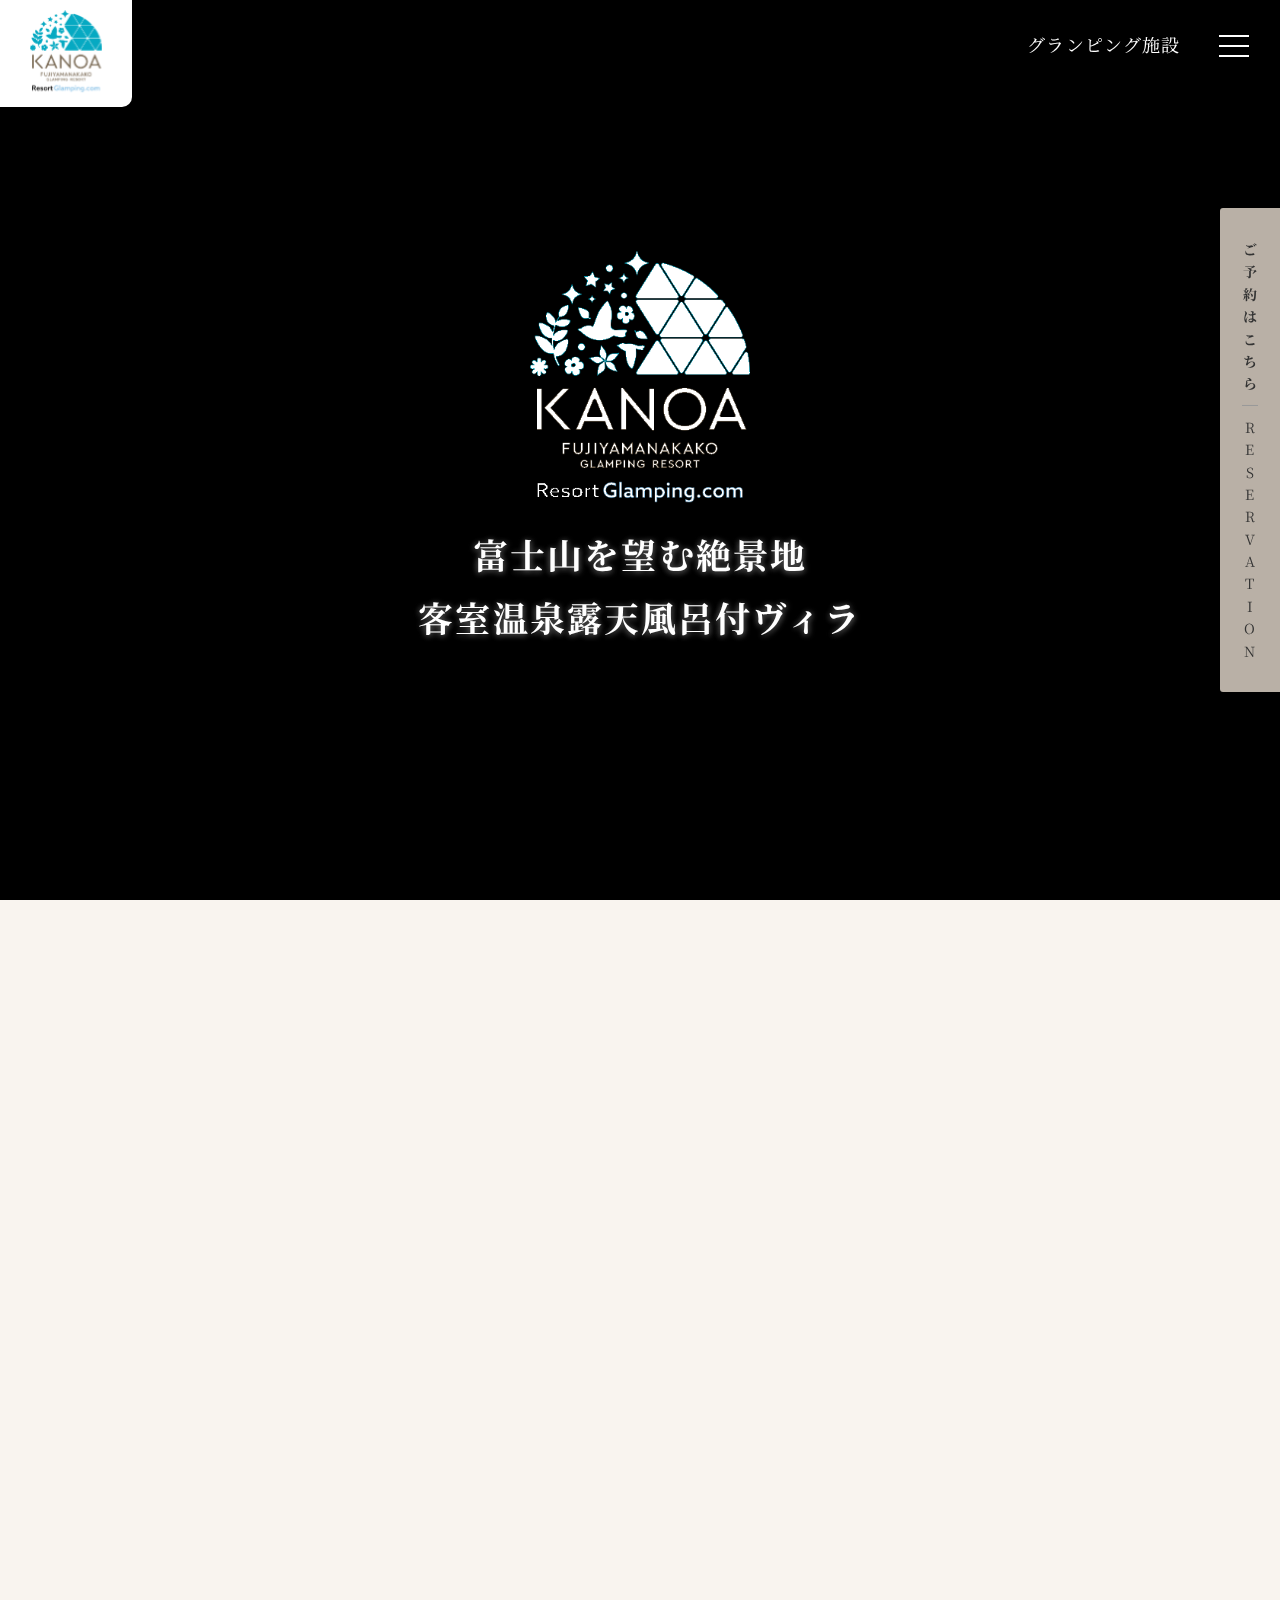
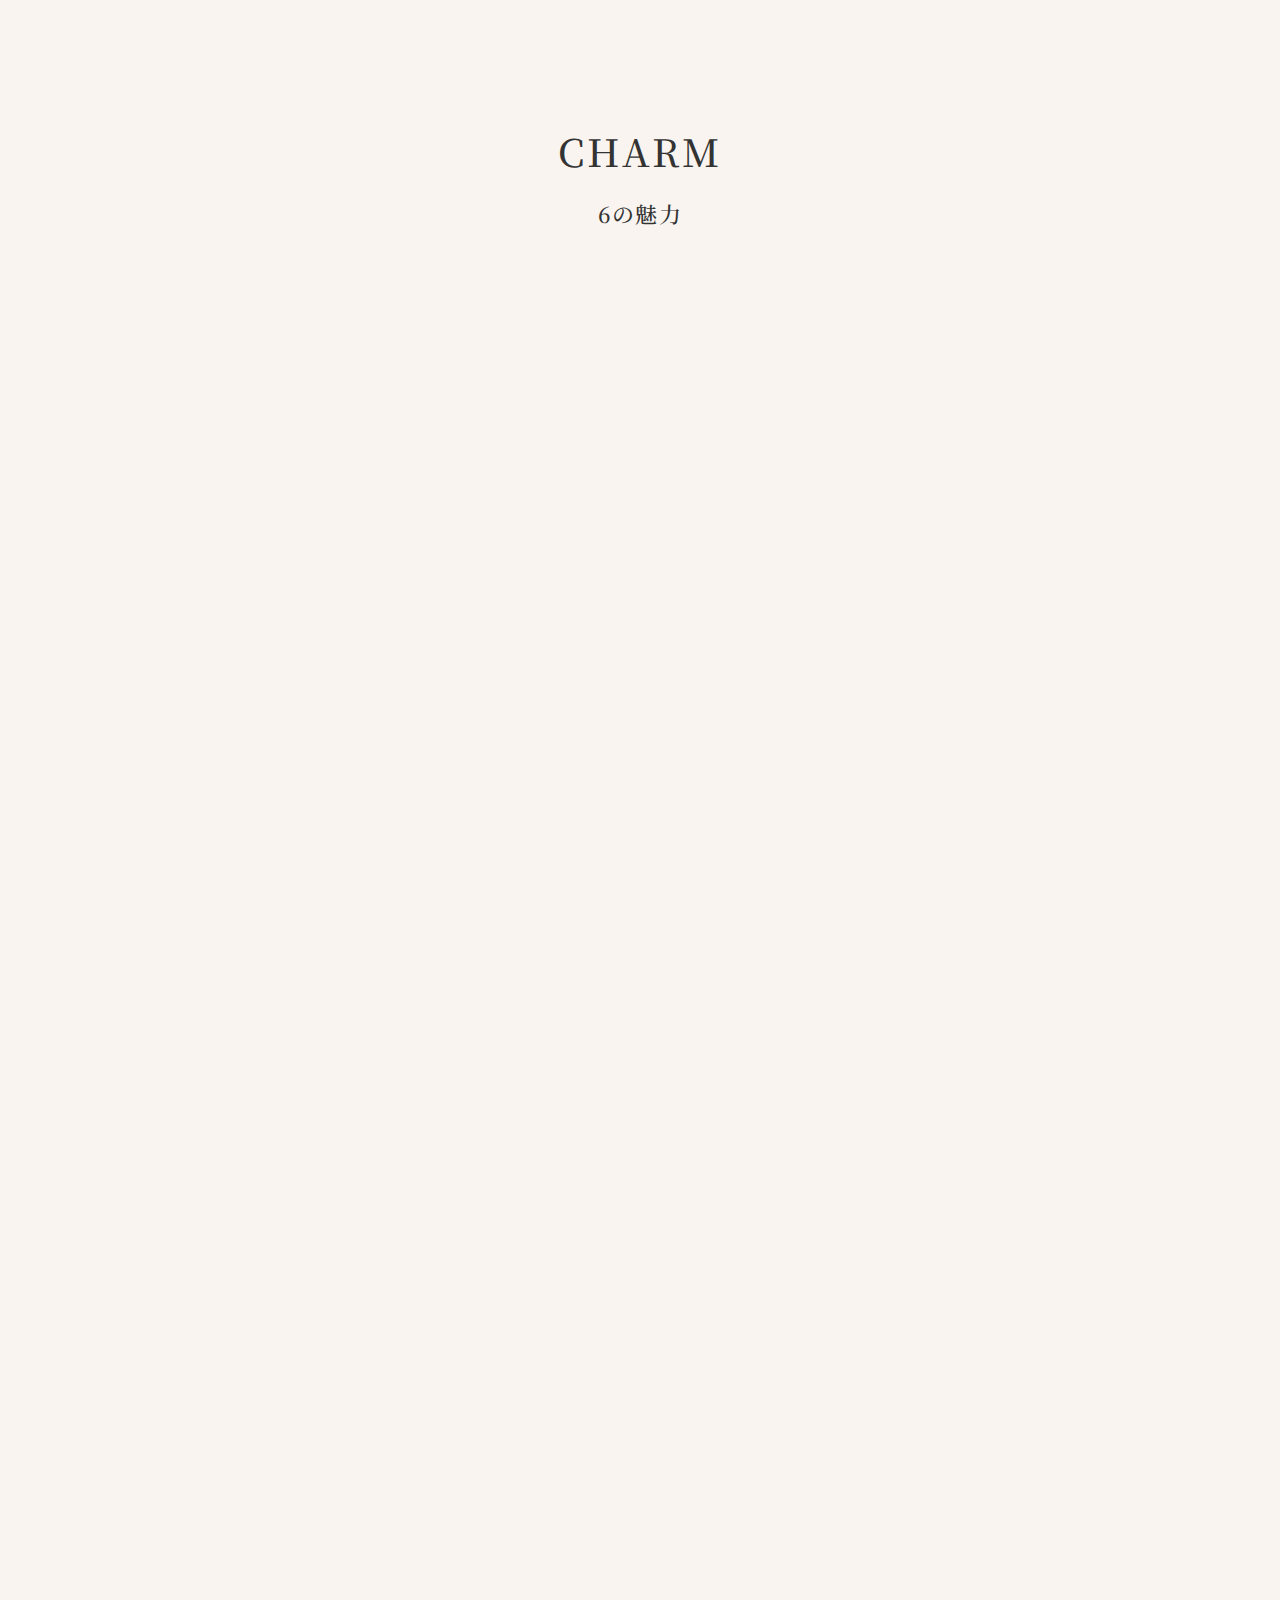
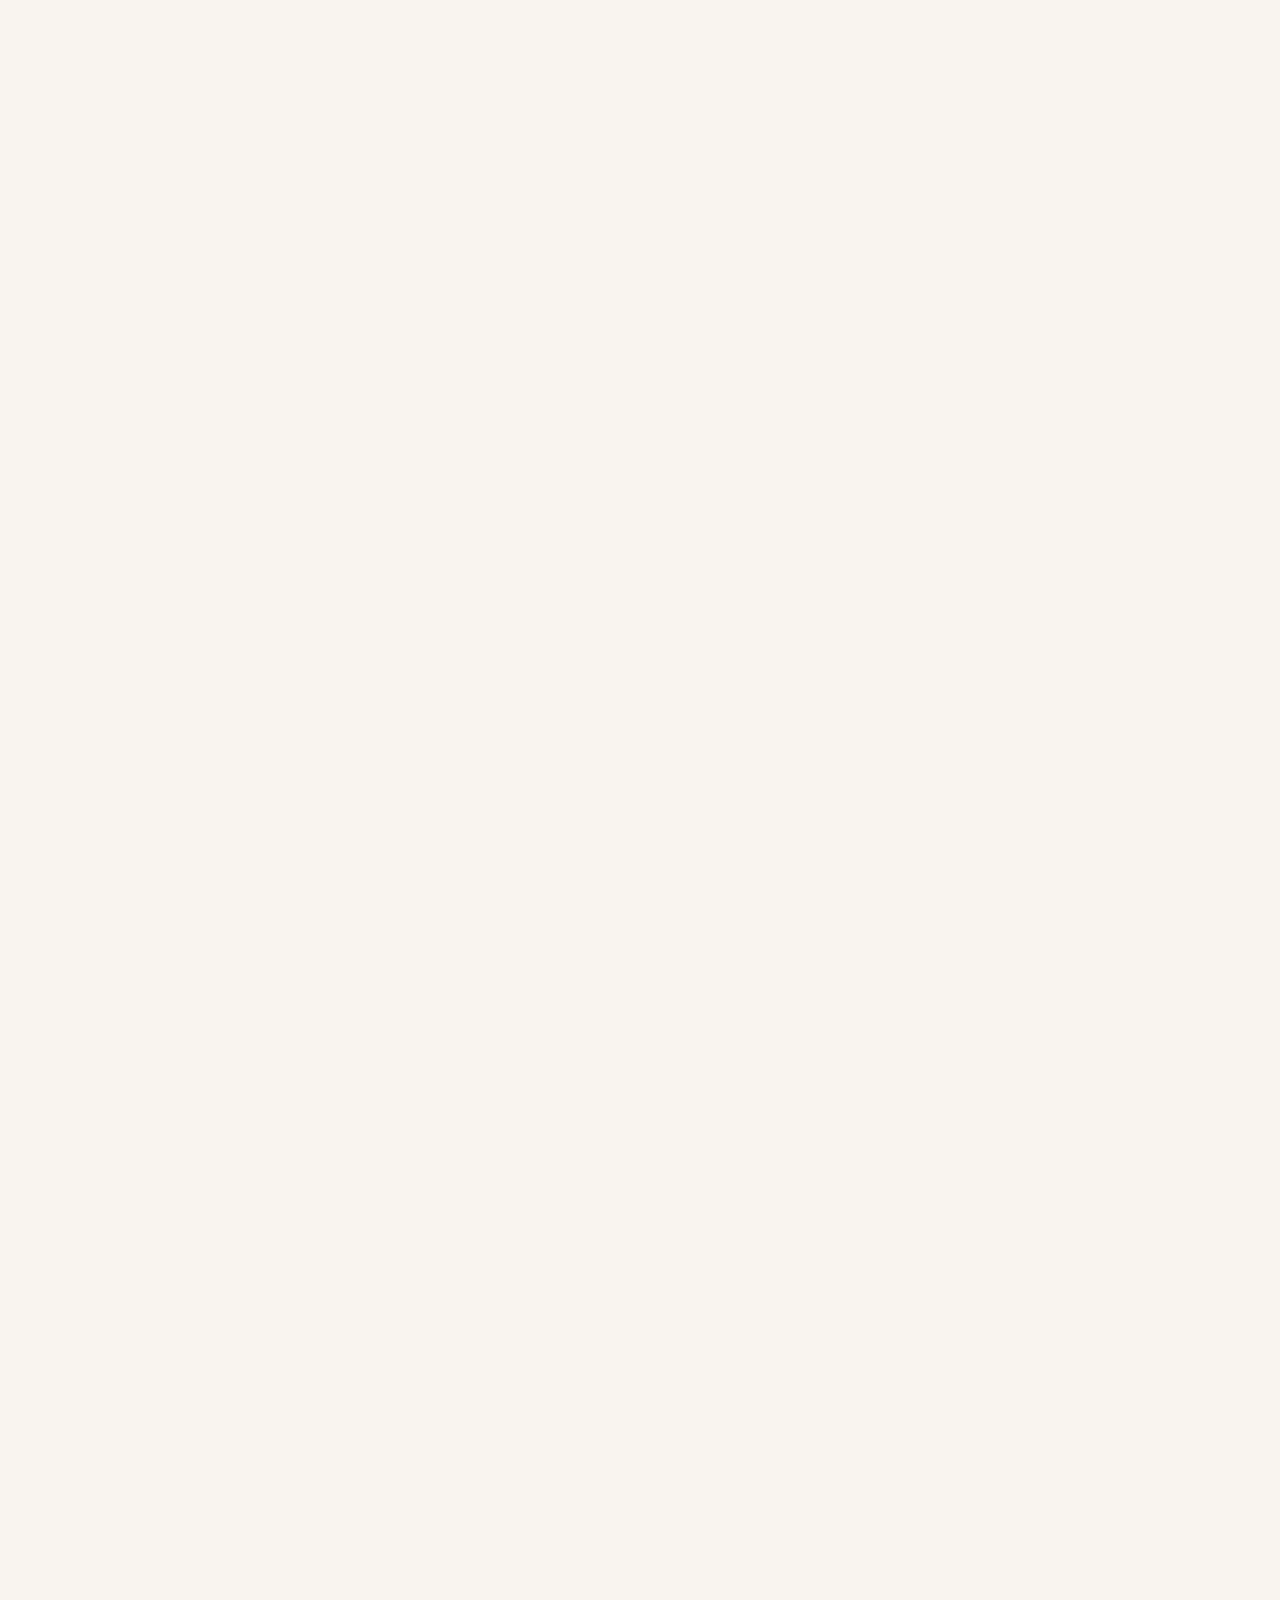
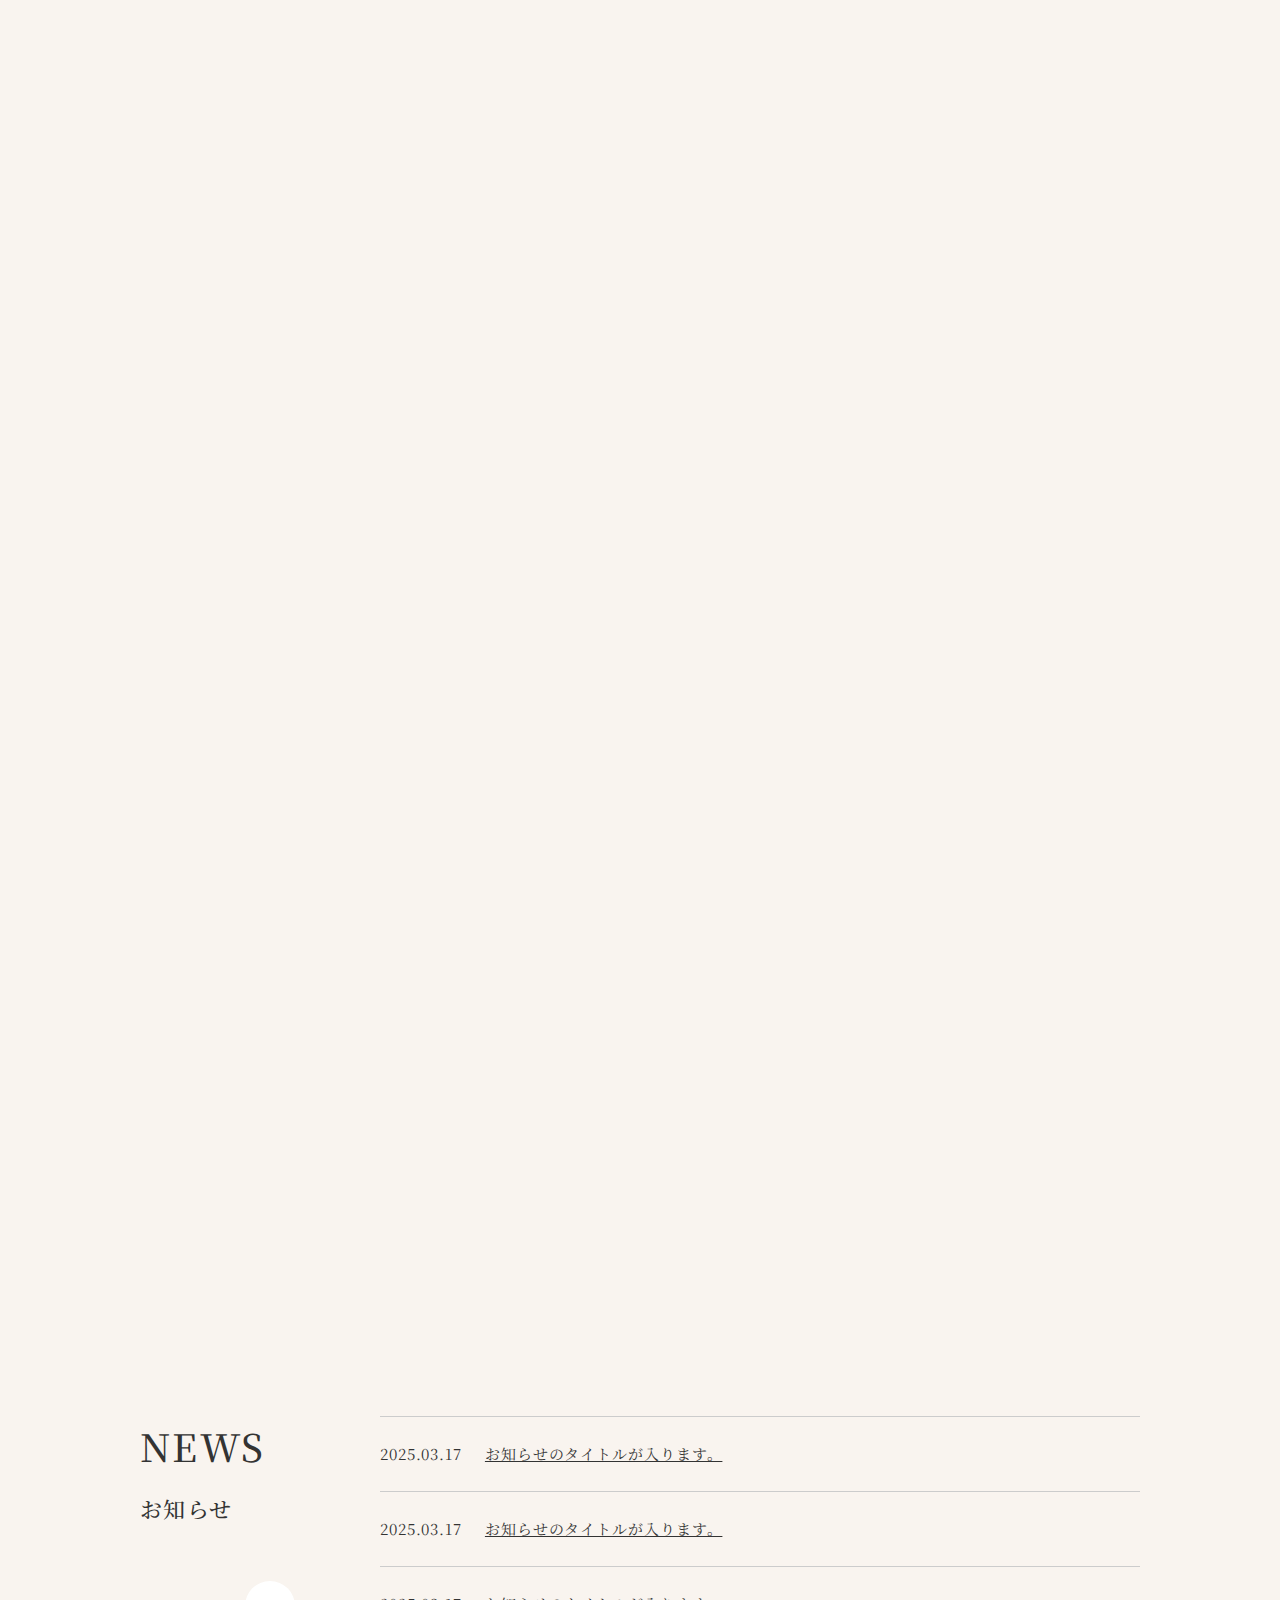
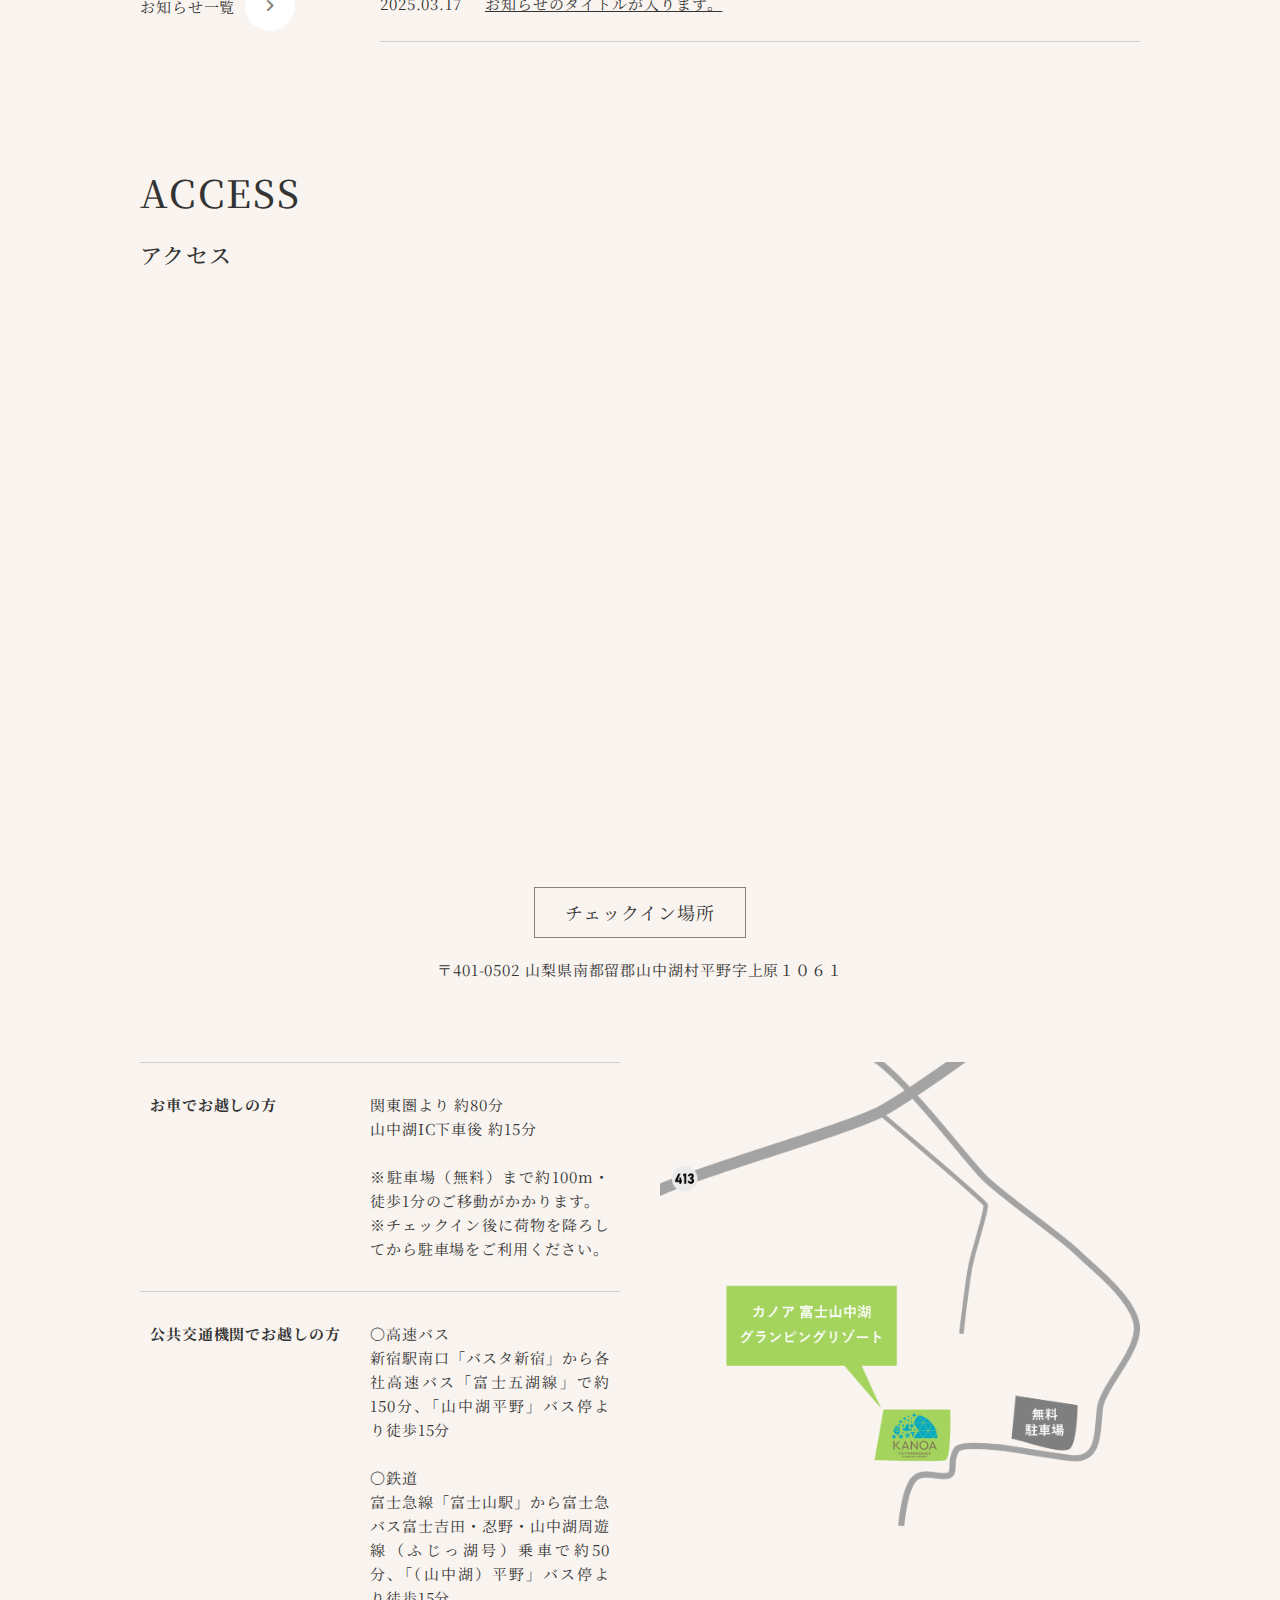
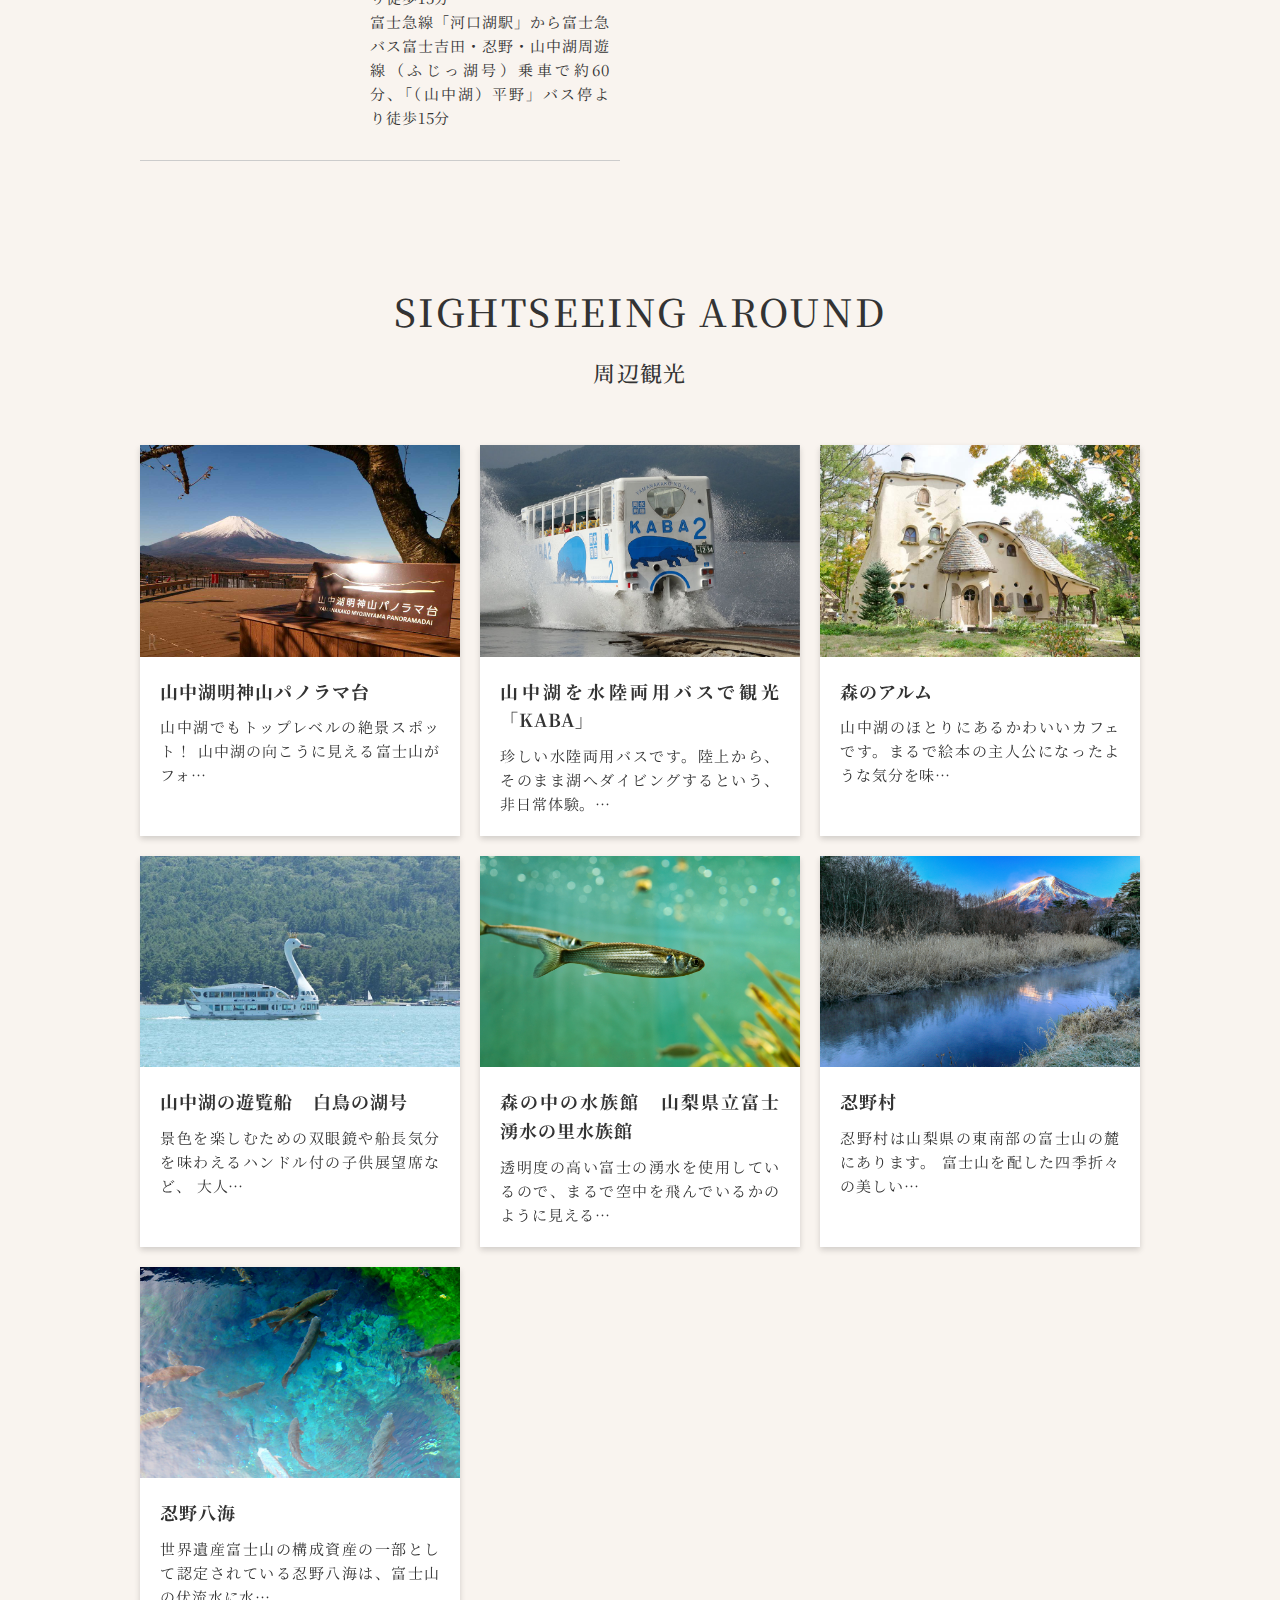
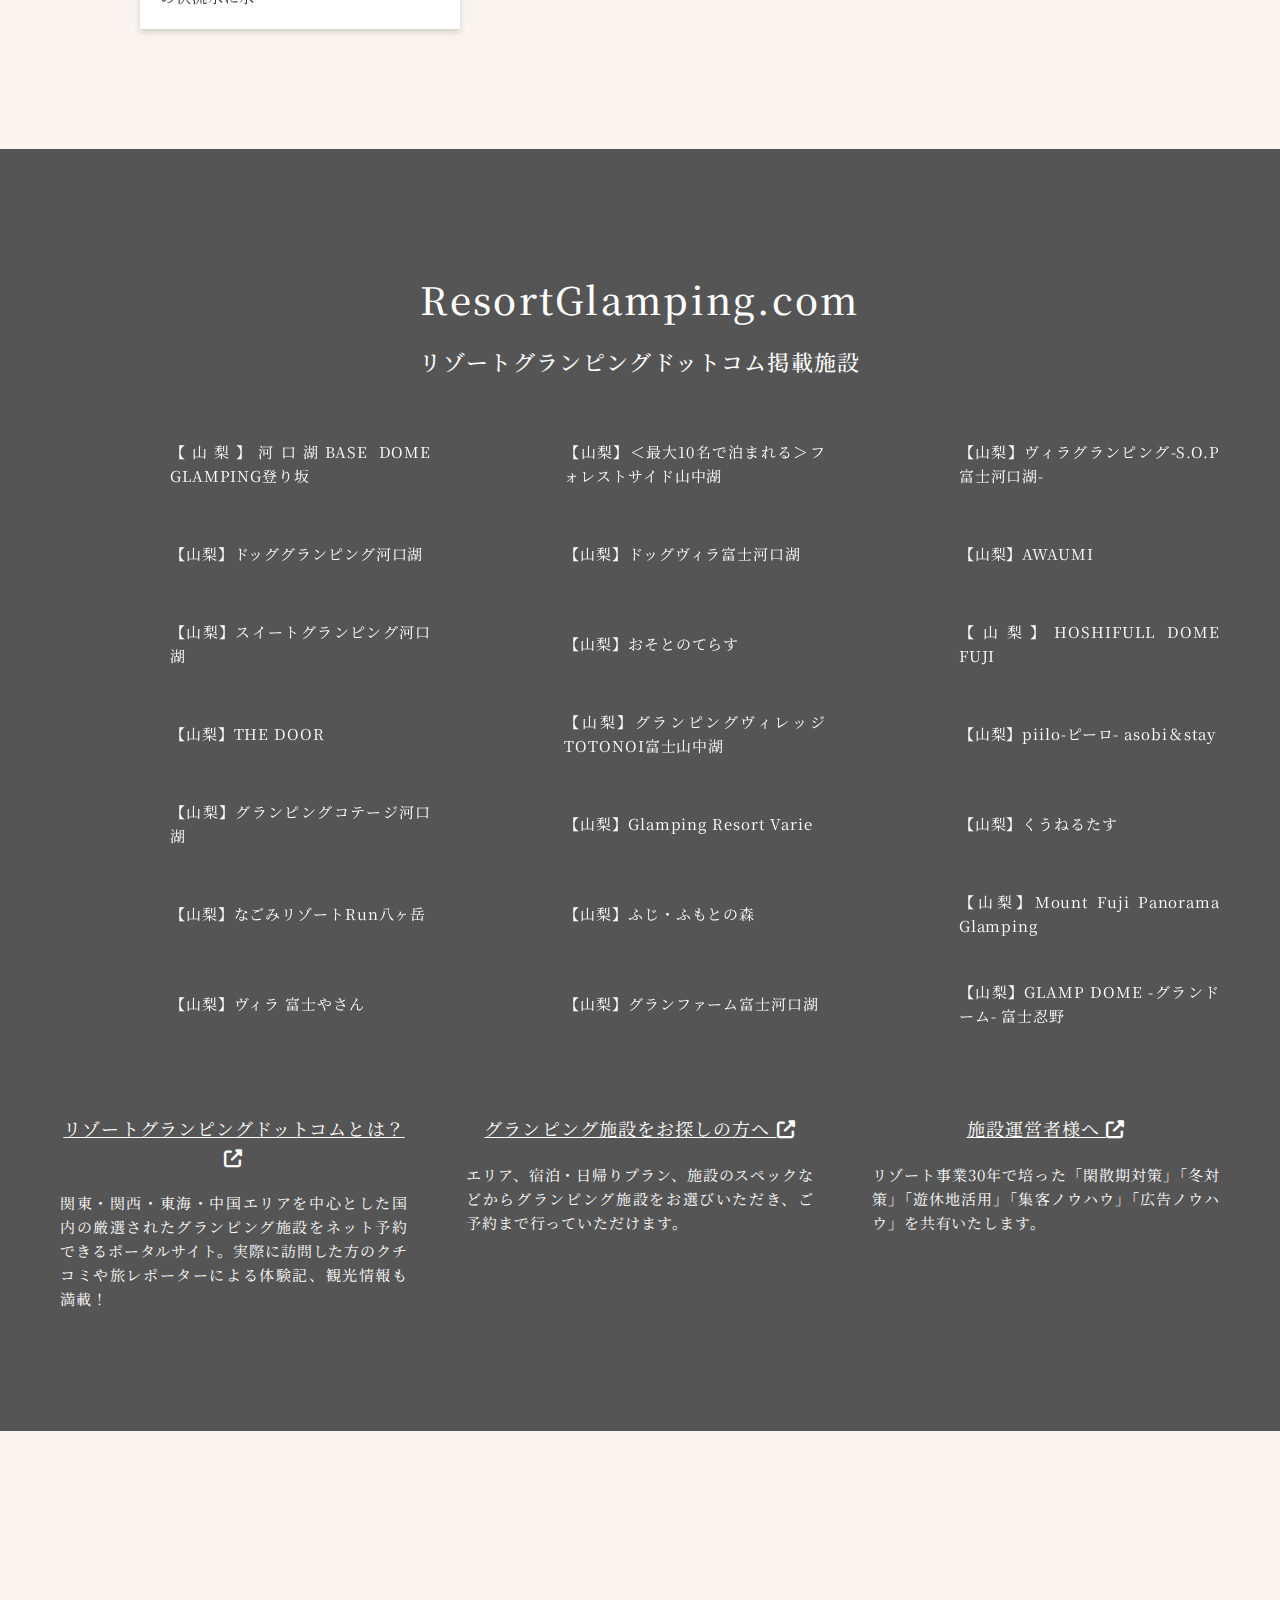
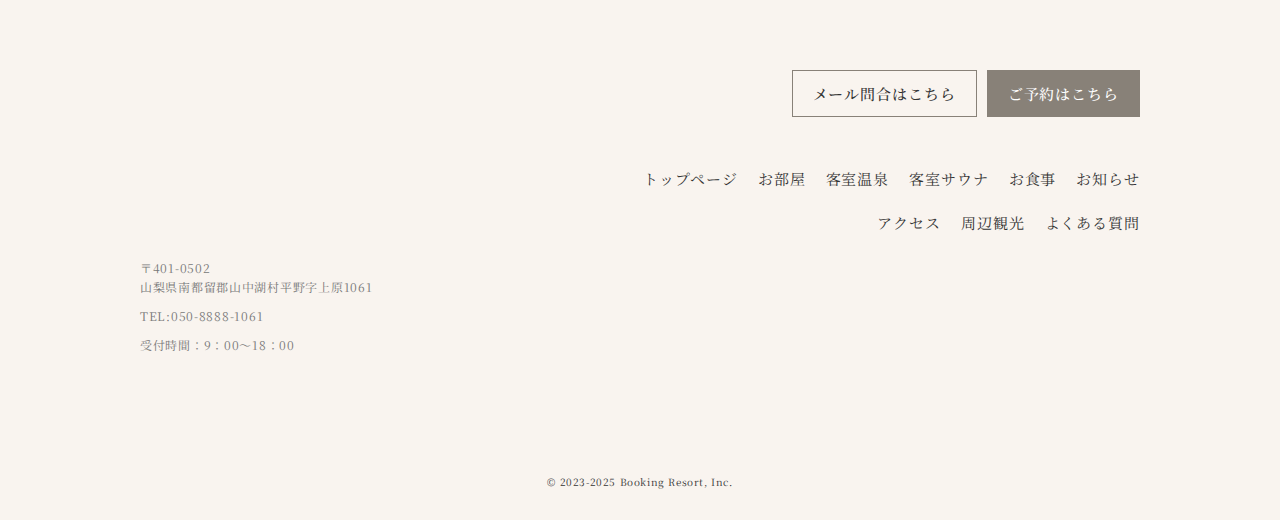
==== index.html @ 6530b188 "カノアヴィラ" ====
<!DOCTYPE html>
<html lang="ja">
  <head prefix="og: https://ogp.me/ns# fb: https://ogp.me/ns/fb# website: https://ogp.me/ns/website#">
    <meta charset="UTF-8" />
    <title>カノアヴィラ</title>
    <!-- XSS保護 (現代のブラウザでは自動ですが念のため) -->
    <meta http-equiv="X-UA-Compatible" content="IE=edge" />
    <meta name="keywords" content="キーワード" />
    <meta name="viewport" content="width=device-width, initial-scale=1.0, minimum-scale=1.0" />
    <meta name="format-detection" content="email=no,telephone=no,address=no" />

    <link rel="preconnect" href="https://fonts.googleapis.com" />
    <link rel="preconnect" href="https://fonts.gstatic.com" crossorigin />
    <link href="https://fonts.googleapis.com/css2?family=Noto+Serif+JP:wght@200..900&display=swap" rel="stylesheet" />

    <link rel="stylesheet" href="css/aos.css" />
    <link rel="stylesheet" href="css/swiper-bundle.min.css" />
    <link rel="stylesheet" href="css/fontawesome-free/6.4.2/css/all.min.css" />
    <link rel="stylesheet" href="style.css" />
  </head>

  <body>
    <script src="js/jquery.min.js"></script>
    <script src="js/swiper-bundle.min.js"></script>
    <script src="js/aos.js"></script>
    <script src="js/common.js"></script>
    <script>
      AOS.init({
        offset: 200,
        duration: 1000,
        easing: "ease-in-sine",
        delay: 0,
        once: true,
      });
    </script>
    <header>
      <div class="h-wrap">
        <h1 class="logo-box">
          <a href="index.html" class="fade">
            <img src="img/common/logo01.png" alt="カノアヴィラ" />
          </a>
        </h1>
      </div>
      <div class="header-others-btn">
        <a href="https://www.yamanashi-spa-glamping.com/" target="_blank">グランピング施設</a>
      </div>
      <input type="checkbox" id="slide-menu-check" />
      <label for="slide-menu-check" class="slide-menu-btn">
        <div class="bdr-box">
          <span></span>
          <span></span>
          <span></span>
        </div>
      </label>
      <div class="slide-menu">
        <div class="logo-box">
          <div class="img-box">
            <a href="index.html" class="fade">
              <img src="img/common/logo02.png" alt="カノアヴィラ" />
            </a>
          </div>
        </div>
        <div class="lang-btn">
          <input type="checkbox" id="lang-btn" />
          <label for="lang-btn">
            <i class="fa-solid fa-globe"></i>
            <span>日本語</span>
          </label>
          <ul class="lang-list">
            <li><a href="https://en.chichibu-privatevilla-komura.com" lang="en" class="fade">English</a></li>
          </ul>
        </div>
        <div class="btn-box">
          <div class="item">
            <a href="mailto:kanoa.fujiyamanakako@gmail.com?subject=【カノア 富士山中湖 ヴィラ】お問い合わせ&amp;cc=k.tokunaga@kanoagp.com">メール問合はこちら</a>
          </div>
          <div class="item">
            <a href="https://reserve.489ban.net/client/gr-kanoa/0/plan/stay?planTags%5B21498%5D=1&amp;searchTagMode=0&amp;keepTags=2" class="reservation" target="_blank">ご予約はこちら</a>
          </div>
        </div>
        <nav class="nav-list">
          <div>
            <ul class="menu">
              <li>
                <a href="index.html">トップページ</a>
              </li>
              <li>
                <a href="room.html">お部屋</a>
              </li>
              <li>
                <a href="spa.html">客室温泉</a>
              </li>
              <li>
                <a href="sauna.html">客室サウナ</a>
              </li>
              <li>
                <a href="meal.html">お食事</a>
              </li>
              <li>
                <a href="news_index.html">お知らせ</a>
              </li>
              <li>
                <a href="index.html#access">アクセス</a>
              </li>
              <li>
                <a href="surrounding_index.html">周辺観光</a>
              </li>
              <li>
                <a href="qa.html">よくある質問</a>
              </li>
            </ul>
          </div>
        </nav>
      </div>
    </header>

    <div class="right-fixed-btn hover-all">
      <a href="https://reserve.489ban.net/client/gr-kanoa/0/plan/stay?planTags%5B21498%5D=1&amp;searchTagMode=0&amp;keepTags=2" target="_blank">ご予約はこちら</a>
      <p class="jp-txt">ご予約はこちら</p>
      <p class="en-txt">RESERVATION</p>
    </div>

    <div class="key-visual -top">
      <div class="key-img" data-aos="fade-zoom-in">
        <div class="swiper-wrapper">
          <div class="swiper-slide">
            <div class="img-box">
              <img src="https://www.yamanashi-spa-glamping.com/wp-content/themes/yamanashi-spa/img/swiper/sl01.jpg" width="1437" height="800" alt="スライド1" />
            </div>
          </div>
          <div class="swiper-slide">
            <div class="img-box">
              <img src="https://www.yamanashi-spa-glamping.com/wp-content/themes/yamanashi-spa/img/swiper/mv_3.jpg" width="1437" height="800" alt="スライド2" />
            </div>
          </div>
          <div class="swiper-slide">
            <div class="img-box">
              <img src="https://www.yamanashi-spa-glamping.com/wp-content/themes/yamanashi-spa/img/swiper/mv_5.jpg" width="1437" height="800" alt="スライド3" />
            </div>
          </div>
          <div class="swiper-slide">
            <div class="img-box">
              <img src="https://www.yamanashi-spa-glamping.com/wp-content/themes/yamanashi-spa/img/swiper/mv_6.jpg" width="1437" height="800" alt="スライド4" />
            </div>
          </div>
          <div class="swiper-slide">
            <div class="img-box">
              <img src="https://www.yamanashi-spa-glamping.com/wp-content/themes/yamanashi-spa/img/swiper/mv_2new.jpg" width="1437" height="800" alt="スライド5" />
            </div>
          </div>
          <div class="swiper-slide">
            <div class="img-box">
              <img src="https://www.yamanashi-spa-glamping.com/wp-content/themes/yamanashi-spa/img/swiper/mv_8.jpg" width="1437" height="800" alt="スライド6" />
            </div>
          </div>
          <div class="swiper-slide">
            <div class="img-box">
              <img src="https://www.yamanashi-spa-glamping.com/wp-content/themes/yamanashi-spa/img/swiper/mv_4.jpg" width="1437" height="800" alt="スライド7" />
            </div>
          </div>
          <div class="swiper-slide">
            <div class="img-box">
              <img src="https://www.yamanashi-spa-glamping.com/wp-content/themes/yamanashi-spa/img/swiper/mv_7.jpg" width="1437" height="800" alt="スライド8" />
            </div>
          </div>
        </div>
      </div>
      <div class="key-txt" data-aos="fade">
        <div class="logo-box">
          <img src="img/common/logo02.png" alt="カノアヴィラ" />
        </div>
        <h2>
          富士山を望む絶景地<br />
          客室温泉露天風呂付ヴィラ
        </h2>
      </div>
    </div>
    <main>
      <section class="top-first">
        <div class="container">
          <div class="txt-box">
            <h3 class="top" data-aos="fade-up">
              富士山麓に位置する<br />
              五つの湖「富士五湖」の中で<br />
              最も富士山に近い<br />
              森と湖のリゾート”山中湖”。
            </h3>
            <div class="txt" data-aos="fade-up">
              <p>
                東京からも好アクセスなこの場所に、<br />
                ここにしかない富士山の絶景を望む<br />
                プライベートリゾートヴィラ<br />
                「KANOA THE VILLA～富士山中湖」が誕生。
              </p>
              <p>
                くつろぎとやすらぎを与える空間、<br />
                至るところから望む富士山の景色、<br />
                山梨エリアの自然の恵みをつかった<br />こだわりグルメがお愉しみいただけます。<br />
                澄んだ空気が漂う富士のふもとで、<br />ゆったりと流れる時間をお過ごしください。
              </p>
            </div>
          </div>
        </div>
      </section>
      <section class="next-content" data-aos="fade-up">
        <div class="img-box">
          <img src="img/page/index/img01.jpg" alt="富士山と出逢う絶景が広がる自然に憩う" />
        </div>
        <h3 class="top">
          富士山と出逢う<br />
          絶景が広がる<br />
          自然に憩う
        </h3>
        <div class="txt-box">
          <p class="en-ttl" lang="en">VILLA</p>
          <p class="txt">
            非日常を演出するプライベートプール、良質な泉質の客室温泉、<br class="pc" />
            自然でととのう客室サウナを全室に配した、極上の空間でゆったりとお過ごしいただけます。
          </p>
        </div>
      </section>
      <p class="en-ttl center-text">CHARM</p>
      <h4 class="top center-text">6の魅力</h4>
      <div class="top-charm-box">
        <div class="charm-box">
          <div class="item-box" data-aos="fade-up">
            <div class="img-box">
              <img src="img/page/index/img02.jpg" alt="山中湖と富士山が織りなす絶景を愉しむ" />
            </div>
            <div class="txt-box">
              <h4 class="top">
                山中湖と富士山が織りなす<br />
                絶景を愉しむ
              </h4>
              <p class="txt">
                ここにしかない富士山と山中湖の美しい景色。至るところからから眺めるダイナミックな眺望が非日常と極上の時間を演出してくれます。<br />
                リゾート感あふれる空間と上質なサービスを兼ね備えたワンランク上のご滞在をお楽しみください。
              </p>
            </div>
          </div>
          <div class="item-box" data-aos="fade-up">
            <div class="img-box">
              <img src="img/page/index/img03.jpg" alt="”くつろぎ”と”やすらぎ”の客室空間" />
            </div>
            <div class="txt-box">
              <h4 class="top">
                ”くつろぎ”と”やすらぎ”の<br />
                客室空間
              </h4>
              <p class="txt">
                喧騒から離れ、気兼ねなくゆったりくつろげる空間。一面に広がる自然美と山中湖の湖面のような爽やかさを同居させたリゾート感あふれる客室が、特別な休日を彩ります。<br />
                カノアでこころやすらぐ極上のひとときを。
              </p>
            </div>
          </div>
          <div class="item-box" data-aos="fade-up">
            <div class="img-box">
              <img src="img/page/index/img04.jpg" alt="”非日常”を演出するプライベートプール" />
            </div>
            <div class="txt-box">
              <h4 class="top">
                ”非日常”を演出する<br />
                プライベートプール
              </h4>
              <p class="txt">
                ラグジュアリーなヴィラ型の客室には、気軽にリゾート気分が味わえる”プライベートプール”をご用意。<br />
                プールサイドから眺める富士山の景色は圧巻です。<br />
                浅い部分も備えた、小さなお子様も安心の仕様となりますので、心置きなくゆったりお過ごしください。
              </p>
            </div>
          </div>
          <div class="item-box" data-aos="fade-up">
            <div class="img-box">
              <img src="img/page/index/img05.jpg" alt="泉質と富士山の景色がもてなす客室温泉" />
            </div>
            <div class="txt-box">
              <h4 class="top">
                泉質と富士山の景色がもてなす<br />
                客室温泉
              </h4>
              <p class="txt">
                「美肌の湯」として名高く、多くの人々に愛されている山中湖温泉を客室に配湯しております。<br />
                国内有数のアルカリ性を有しながらも肌触りの良さに優れた、泉質折り紙付きの天然温泉です。<br />
                良質な湯を富士山の景色と共にご堪能ください。
              </p>
            </div>
          </div>
          <div class="item-box" data-aos="fade-up">
            <div class="img-box">
              <img src="img/page/index/img06.jpg" alt="自然を紡ぎ、ととのうプライベートサウナ" />
            </div>
            <div class="txt-box">
              <h4 class="top">
                自然を紡ぎ、ととのう<br />
                プライベートサウナ
              </h4>
              <p class="txt">
                客室温泉に隣接した場所にプライベートサウナを設けております。<br />
                リラックスできる空間、自然の香り、温泉スペースに用意された水風呂で、身も心も”ととのう”極上のひとときをお過ごしください。
              </p>
            </div>
          </div>
          <div class="item-box" data-aos="fade-up">
            <div class="img-box">
              <img src="img/page/index/img07.jpg" alt="旅を彩る”おもてなし”" />
            </div>
            <div class="txt-box">
              <h4 class="top">旅を彩る”おもてなし”</h4>
              <p class="txt">
                カノアでは、ご滞在中不自由なくお過ごしいただけるよう、充実の設備やアメニティをはじめ、大切な人とのご旅行に、記念に残るようなおもてなしサービスをご用意しております。<br />
                一生の思い出に残る、快適で特別な時間をご提供いたします。
              </p>
            </div>
          </div>
        </div>
      </div>
      <section class="top-meal-box" data-aos="fade-up">
        <div class="txt-box">
          <p class="en-ttl">MEAL</p>
          <h4 class="top">山梨エリアの自然の恵みをつかった<br class="pc" />お好みで選べるこだわりグルメ</h4>
          <p class="mb50 mb30-tb">
            甲州牛・甲州ワインビーフ・富士桜ポークなど、山梨エリアを代表する高級食材つかった絶品グルメをご提供いたします。<br />
            ワインなどと合わせるここにしかない”食”体験をお愉しみください。
          </p>
          <div class="center-text-tb">
            <a href="meal.html" class="button01 -white">view more</a>
          </div>
        </div>
        <div class="img-box">
          <img src="img/page/index/img08.jpg" alt="山梨エリアの自然の恵みをつかったお好みで選べるこだわりグルメ" />
        </div>
      </section>
      <div class="container">
        <section class="top-news mb120 mb80-tb">
          <div class="l-box">
            <p class="en-ttl">NEWS</p>
            <h4 class="top">お知らせ</h4>

            <div class="btn-box">
              <a href="news_index.html" class="button03">お知らせ一覧</a>
            </div>
          </div>
          <div class="r-box">
            <ul class="news-list">
              <li>
                <time datetime="2025-03-17">2025.03.17</time>
                <a href="news_detail.html">お知らせのタイトルが入ります。</a>
              </li>
              <li>
                <time datetime="2025-03-17">2025.03.17</time>
                <a href="news_detail.html">お知らせのタイトルが入ります。</a>
              </li>
              <li>
                <time datetime="2025-03-17">2025.03.17</time>
                <a href="news_detail.html">お知らせのタイトルが入ります。</a>
              </li>
            </ul>
          </div>
        </section>
        <section id="access" class="top-access">
          <p class="en-ttl">ACCESS</p>
          <h4 class="top">アクセス</h4>
          <div class="g-map">
            <iframe
              src="https://www.google.com/maps/embed?pb=!1m14!1m8!1m3!1d52014.909720841075!2d138.912574!3d35.431718!3m2!1i1024!2i768!4f13.1!3m3!1m2!1s0x60196f3e4e03c939%3A0x75d45cd83c6373f9!2z44Kr44OO44Ki5a-M5aOr5bGx5Lit5rmW44Kw44Op44Oz44OU44Oz44Kw44Oq44K-44O844OI!5e0!3m2!1sja!2sjp!4v1742196753882!5m2!1sja!2sjp"
              width="600"
              height="450"
              style="border: 0"
              allowfullscreen=""
              loading="lazy"
              title="googleマップ"
              referrerpolicy="no-referrer-when-downgrade"
            ></iframe>
          </div>
          <div class="txt-box mb80 mb50-tb">
            <p class="ttl">チェックイン場所</p>
            <p class="txt">〒401-0502 山梨県南都留郡山中湖村平野字上原１０６１</p>
          </div>
          <div class="float">
            <div class="right-box mb30-tb" style="width: 48%">
              <img src="img/page/index/img09.png" class="w100" alt="カノア富士山中湖ヴィラ" />
            </div>
            <div class="left-box" style="width: 48%">
              <table class="table02">
                <tbody>
                  <tr>
                    <th style="width: 220px">お車でお越しの方</th>
                    <td>
                      関東圏より 約80分<br />
                      山中湖IC下車後 約15分<br /><br />
                      ※駐車場（無料）まで約100m・徒歩1分のご移動がかかります。<br />
                      ※チェックイン後に荷物を降ろしてから駐車場をご利用ください。
                    </td>
                  </tr>
                  <tr>
                    <th>公共交通機関でお越しの方</th>
                    <td>
                      〇高速バス<br />
                      新宿駅南口「バスタ新宿」から各社高速バス「富士五湖線」で約150分、「山中湖平野」バス停より徒歩15分<br /><br />

                      〇鉄道<br />
                      富士急線「富士山駅」から富士急バス富士吉田・忍野・山中湖周遊線（ふじっ湖号）乗車で約50分、「（山中湖）平野」バス停より徒歩15分<br />
                      富士急線「河口湖駅」から富士急バス富士吉田・忍野・山中湖周遊線（ふじっ湖号）乗車で約60分、「（山中湖）平野」バス停より徒歩15分
                    </td>
                  </tr>
                </tbody>
              </table>
            </div>
          </div>
        </section>
        <section class="top-sightseeing">
          <p class="en-ttl center-text">SIGHTSEEING AROUND</p>
          <h4 class="top center-text">周辺観光</h4>
          <ul class="sightseeing-list">
            <li class="hover-all fade">
              <a href="surrounding_detail.html">山中湖明神山パノラマ台</a>
              <div class="img-box">
                <img src="img/page/index/img10.jpg" alt="山中湖明神山パノラマ台" />
              </div>
              <div class="txt-box">
                <p class="ttl">山中湖明神山パノラマ台</p>
                <p class="txt">山中湖でもトップレベルの絶景スポット！ 山中湖の向こうに見える富士山がフォ…</p>
              </div>
            </li>
            <li class="hover-all fade">
              <a href="surrounding_detail.html">山中湖を水陸両用バスで観光「KABA」</a>
              <div class="img-box">
                <img src="img/page/index/img11.jpg" alt="山中湖を水陸両用バスで観光「KABA」" />
              </div>
              <div class="txt-box">
                <p class="ttl">山中湖を水陸両用バスで観光「KABA」</p>
                <p class="txt">珍しい水陸両用バスです。陸上から、そのまま湖へダイビングするという、非日常体験。…</p>
              </div>
            </li>
            <li class="hover-all fade">
              <a href="surrounding_detail.html">森のアルム</a>
              <div class="img-box">
                <img src="img/page/index/img12.jpg" alt="森のアルム" />
              </div>
              <div class="txt-box">
                <p class="ttl">森のアルム</p>
                <p class="txt">山中湖のほとりにあるかわいいカフェです。まるで絵本の主人公になったような気分を味…</p>
              </div>
            </li>
            <li class="hover-all fade">
              <a href="surrounding_detail.html">山中湖の遊覧船　白鳥の湖号</a>
              <div class="img-box">
                <img src="img/page/index/img13.jpg" alt="山中湖の遊覧船　白鳥の湖号" />
              </div>
              <div class="txt-box">
                <p class="ttl">山中湖の遊覧船　白鳥の湖号</p>
                <p class="txt">景色を楽しむための双眼鏡や船長気分を味わえるハンドル付の子供展望席など、 大人…</p>
              </div>
            </li>
            <li class="hover-all fade">
              <a href="surrounding_detail.html">森の中の水族館　山梨県立富士湧水の里水族館</a>
              <div class="img-box">
                <img src="img/page/index/img14.jpg" alt="森の中の水族館　山梨県立富士湧水の里水族館" />
              </div>
              <div class="txt-box">
                <p class="ttl">森の中の水族館　山梨県立富士湧水の里水族館</p>
                <p class="txt">透明度の高い富士の湧水を使用しているので、まるで空中を飛んでいるかのように見える…</p>
              </div>
            </li>
            <li class="hover-all fade">
              <a href="surrounding_detail.html">忍野村</a>
              <div class="img-box">
                <img src="img/page/index/img15.jpg" alt="忍野村" />
              </div>
              <div class="txt-box">
                <p class="ttl">忍野村</p>
                <p class="txt">忍野村は山梨県の東南部の富士山の麓にあります。 富士山を配した四季折々の美しい…</p>
              </div>
            </li>
            <li class="hover-all fade">
              <a href="surrounding_detail.html">忍野八海</a>
              <div class="img-box">
                <img src="img/page/index/img16.jpg" alt="忍野八海" />
              </div>
              <div class="txt-box">
                <p class="ttl">忍野八海</p>
                <p class="txt">世界遺産富士山の構成資産の一部として認定されている忍野八海は、富士山の伏流水に水…</p>
              </div>
            </li>
          </ul>
        </section>
      </div>
    </main>
    <div id="resort-rg">
      <div class="rg_group">
        <p class="en-ttl white-txt center-text">ResortGlamping.com</p>
        <h4 class="top white-txt center-text">リゾートグランピングドットコム掲載施設</h4>
        <div class="box">
          <ul>
            <li class="hover-all fade">
              <a href="https://www.fuji-kawaguchiko-glamping.com/" target="_blank"></a>
              <div class="photo">
                <section
                  style="width: 90px; height: 60px; background-size: cover; background-image: url('https://www.yamanashi-spa-glamping.com/wp-content/uploads/2024/12/rg-noborizaka.jpg')"
                  class="lazyloaded"
                  data-back="https://www.yamanashi-spa-glamping.com/wp-content/uploads/2024/12/rg-noborizaka.jpg"
                ></section>
              </div>
              <div class="txt">
                <p class="ttl">【山梨】河口湖BASE DOME GLAMPING登り坂</p>
              </div>
            </li>
            <li class="hover-all fade">
              <a href="https://www.forest-side-glamping.com/" target="_blank"></a>
              <div class="photo">
                <section
                  style="width: 90px; height: 60px; background-size: cover; background-image: url('https://www.yamanashi-spa-glamping.com/wp-content/uploads/2024/05/forest_ymnk.jpg')"
                  class="lazyloaded"
                  data-back="https://www.yamanashi-spa-glamping.com/wp-content/uploads/2024/05/forest_ymnk.jpg"
                ></section>
              </div>
              <div class="txt">
                <p class="ttl">【山梨】＜最大10名で泊まれる＞フォレストサイド山中湖</p>
              </div>
            </li>
            <li class="hover-all fade">
              <a href="https://www.kawaguchiko-glampingresort.com/" target="_blank"></a>
              <div class="photo">
                <section
                  style="width: 90px; height: 60px; background-size: cover; background-image: url('https://www.yamanashi-spa-glamping.com/wp-content/uploads/2024/02/sop.jpg')"
                  class="lazyloaded"
                  data-back="https://www.yamanashi-spa-glamping.com/wp-content/uploads/2024/02/sop.jpg"
                ></section>
              </div>
              <div class="txt">
                <p class="ttl">【山梨】ヴィラグランピング-S.O.P富士河口湖-</p>
              </div>
            </li>
            <li class="hover-all fade">
              <a href="https://www.yamanashi-dogglamping.com/" target="_blank"></a>
              <div class="photo">
                <section
                  style="width: 90px; height: 60px; background-size: cover; background-image: url('https://www.yamanashi-spa-glamping.com/wp-content/uploads/2024/02/dog_gl_kawaguchiko.jpg')"
                  class="lazyloaded"
                  data-back="https://www.yamanashi-spa-glamping.com/wp-content/uploads/2024/02/dog_gl_kawaguchiko.jpg"
                ></section>
              </div>
              <div class="txt">
                <p class="ttl">【山梨】ドッググランピング河口湖</p>
              </div>
            </li>
            <li class="hover-all fade">
              <a href="https://www.yamanashi-dogresort.com/" target="_blank"></a>
              <div class="photo">
                <section
                  style="width: 90px; height: 60px; background-size: cover; background-image: url('https://www.yamanashi-spa-glamping.com/wp-content/uploads/2024/02/dog_villa_fujikawaguchiko.jpg')"
                  class="lazyloaded"
                  data-back="https://www.yamanashi-spa-glamping.com/wp-content/uploads/2024/02/dog_villa_fujikawaguchiko.jpg"
                ></section>
              </div>
              <div class="txt">
                <p class="ttl">【山梨】ドッグヴィラ富士河口湖</p>
              </div>
            </li>
            <li class="hover-all fade">
              <a href="https://www.fuji-yamanashi-glamping.com/" target="_blank"></a>
              <div class="photo">
                <section
                  style="width: 90px; height: 60px; background-size: cover; background-image: url('https://www.yamanashi-spa-glamping.com/wp-content/uploads/2023/09/awaumi.jpg')"
                  class="lazyloaded"
                  data-back="https://www.yamanashi-spa-glamping.com/wp-content/uploads/2023/09/awaumi.jpg"
                ></section>
              </div>
              <div class="txt">
                <p class="ttl">【山梨】AWAUMI</p>
              </div>
            </li>
            <li class="hover-all fade">
              <a href="https://www.suiteglamping-kawaguchiko.com/" target="_blank"></a>
              <div class="photo">
                <section
                  style="width: 90px; height: 60px; background-size: cover; background-image: url('https://www.yamanashi-spa-glamping.com/wp-content/uploads/2023/09/suiteglampingkawagutiko.jpg')"
                  class="lazyloaded"
                  data-back="https://www.yamanashi-spa-glamping.com/wp-content/uploads/2023/09/suiteglampingkawagutiko.jpg"
                ></section>
              </div>
              <div class="txt">
                <p class="ttl">【山梨】スイートグランピング河口湖</p>
              </div>
            </li>
            <li class="hover-all fade">
              <a href="https://www.minamialps-glamping.com/" target="_blank"></a>
              <div class="photo">
                <section
                  style="width: 90px; height: 60px; background-size: cover; background-image: url('https://www.yamanashi-spa-glamping.com/wp-content/uploads/2023/09/osotonoterasu.jpg')"
                  class="lazyloaded"
                  data-back="https://www.yamanashi-spa-glamping.com/wp-content/uploads/2023/09/osotonoterasu.jpg"
                ></section>
              </div>
              <div class="txt">
                <p class="ttl">【山梨】おそとのてらす</p>
              </div>
            </li>
            <li class="hover-all fade">
              <a href="https://www.glamping-fujikawaguchiko.com/" target="_blank"></a>
              <div class="photo">
                <section
                  style="width: 90px; height: 60px; background-size: cover; background-image: url('https://www.yamanashi-spa-glamping.com/wp-content/uploads/2023/09/hoshifulldome.jpg')"
                  class="lazyloaded"
                  data-back="https://www.yamanashi-spa-glamping.com/wp-content/uploads/2023/09/hoshifulldome.jpg"
                ></section>
              </div>
              <div class="txt">
                <p class="ttl">【山梨】HOSHIFULL DOME FUJI</p>
              </div>
            </li>
            <li class="hover-all fade">
              <a href="https://www.glamping-fujiyamanashi.com/" target="_blank"></a>
              <div class="photo">
                <section
                  style="width: 90px; height: 60px; background-size: cover; background-image: url('https://www.yamanashi-spa-glamping.com/wp-content/uploads/2023/09/thedoor.jpg')"
                  class="lazyloaded"
                  data-back="https://www.yamanashi-spa-glamping.com/wp-content/uploads/2023/09/thedoor.jpg"
                ></section>
              </div>
              <div class="txt">
                <p class="ttl">【山梨】THE DOOR</p>
              </div>
            </li>
            <li class="hover-all fade">
              <a href="https://www.yamanashi-sauna-glamping.com/" target="_blank"></a>
              <div class="photo">
                <section
                  style="width: 90px; height: 60px; background-size: cover; background-image: url('https://www.yamanashi-spa-glamping.com/wp-content/uploads/2023/09/totonoi.jpg')"
                  class="lazyloaded"
                  data-back="https://www.yamanashi-spa-glamping.com/wp-content/uploads/2023/09/totonoi.jpg"
                ></section>
              </div>
              <div class="txt">
                <p class="ttl">【山梨】グランピングヴィレッジTOTONOI富士山中湖</p>
              </div>
            </li>
            <li class="hover-all fade">
              <a href="https://www.yamanakako-glamping.com/" target="_blank"></a>
              <div class="photo">
                <section
                  style="width: 90px; height: 60px; background-size: cover; background-image: url('https://www.yamanashi-spa-glamping.com/wp-content/uploads/2023/09/piilo.jpg')"
                  class="lazyloaded"
                  data-back="https://www.yamanashi-spa-glamping.com/wp-content/uploads/2023/09/piilo.jpg"
                ></section>
              </div>
              <div class="txt">
                <p class="ttl">【山梨】piilo-ピーロ- asobi＆stay</p>
              </div>
            </li>
            <li class="hover-all fade">
              <a href="https://www.fuji-privatevilla.com/" target="_blank"></a>
              <div class="photo">
                <section
                  style="width: 90px; height: 60px; background-size: cover; background-image: url('https://www.yamanashi-spa-glamping.com/wp-content/uploads/2023/09/suitevillas.jpg')"
                  class="lazyloaded"
                  data-back="https://www.yamanashi-spa-glamping.com/wp-content/uploads/2023/09/suitevillas.jpg"
                ></section>
              </div>
              <div class="txt">
                <p class="ttl">【山梨】グランピングコテージ河口湖</p>
              </div>
            </li>
            <li class="hover-all fade">
              <a href="https://www.fuji-resortglamping.com/" target="_blank"></a>
              <div class="photo">
                <section
                  style="width: 90px; height: 60px; background-size: cover; background-image: url('https://www.yamanashi-spa-glamping.com/wp-content/uploads/2023/09/varie.jpg')"
                  class="lazyloaded"
                  data-back="https://www.yamanashi-spa-glamping.com/wp-content/uploads/2023/09/varie.jpg"
                ></section>
              </div>
              <div class="txt">
                <p class="ttl">【山梨】Glamping Resort Varie</p>
              </div>
            </li>
            <li class="hover-all fade">
              <a href="https://www.fuji-trailer-glamping.com/" target="_blank"></a>
              <div class="photo">
                <section
                  style="width: 90px; height: 60px; background-size: cover; background-image: url('https://www.yamanashi-spa-glamping.com/wp-content/uploads/2023/09/kunerutasu.jpg')"
                  class="lazyloaded"
                  data-back="https://www.yamanashi-spa-glamping.com/wp-content/uploads/2023/09/kunerutasu.jpg"
                ></section>
              </div>
              <div class="txt">
                <p class="ttl">【山梨】くうねるたす</p>
              </div>
            </li>
            <li class="hover-all fade">
              <a href="https://www.glamping-yatsugatake.com/" target="_blank"></a>
              <div class="photo">
                <section
                  style="width: 90px; height: 60px; background-size: cover; background-image: url('https://www.yamanashi-spa-glamping.com/wp-content/uploads/2023/09/runyatsugatake.jpg')"
                  class="lazyloaded"
                  data-back="https://www.yamanashi-spa-glamping.com/wp-content/uploads/2023/09/runyatsugatake.jpg"
                ></section>
              </div>
              <div class="txt">
                <p class="ttl">【山梨】なごみリゾートRun八ヶ岳</p>
              </div>
            </li>
            <li class="hover-all fade">
              <a href="https://www.glamping-fuji-trailer.com/" target="_blank"></a>
              <div class="photo">
                <section
                  style="width: 90px; height: 60px; background-size: cover; background-image: url('https://www.yamanashi-spa-glamping.com/wp-content/uploads/2023/09/fujifumoto.jpg')"
                  class="lazyloaded"
                  data-back="https://www.yamanashi-spa-glamping.com/wp-content/uploads/2023/09/fujifumoto.jpg"
                ></section>
              </div>
              <div class="txt">
                <p class="ttl">【山梨】ふじ・ふもとの森</p>
              </div>
            </li>
            <li class="hover-all fade">
              <a href="https://www.mt-fuji-glamping.com/" target="_blank"></a>
              <div class="photo">
                <section
                  style="width: 90px; height: 60px; background-size: cover; background-image: url('https://www.yamanashi-spa-glamping.com/wp-content/uploads/2023/09/fujipanorama.jpg')"
                  class="lazyloaded"
                  data-back="https://www.yamanashi-spa-glamping.com/wp-content/uploads/2023/09/fujipanorama.jpg"
                ></section>
              </div>
              <div class="txt">
                <p class="ttl">【山梨】Mount Fuji Panorama Glamping</p>
              </div>
            </li>
            <li class="hover-all fade">
              <a href="https://www.privatevilla-fuji.com/" target="_blank"></a>
              <div class="photo">
                <section
                  style="width: 90px; height: 60px; background-size: cover; background-image: url('https://www.yamanashi-spa-glamping.com/wp-content/uploads/2023/09/fujiyasan.jpg')"
                  class="lazyloaded"
                  data-back="https://www.yamanashi-spa-glamping.com/wp-content/uploads/2023/09/fujiyasan.jpg"
                ></section>
              </div>
              <div class="txt">
                <p class="ttl">【山梨】ヴィラ 富士やさん</p>
              </div>
            </li>
            <li class="hover-all fade">
              <a href="https://www.fuji-farm-glamping.com/" target="_blank"></a>
              <div class="photo">
                <section
                  style="width: 90px; height: 60px; background-size: cover; background-image: url('https://www.yamanashi-spa-glamping.com/wp-content/uploads/2023/09/farmfuji.jpg')"
                  class="lazyloaded"
                  data-back="https://www.yamanashi-spa-glamping.com/wp-content/uploads/2023/09/farmfuji.jpg"
                ></section>
              </div>
              <div class="txt">
                <p class="ttl">【山梨】グランファーム富士河口湖</p>
              </div>
            </li>
            <li class="hover-all fade">
              <a href="https://www.glamping-oshino.com/" target="_blank"></a>
              <div class="photo">
                <section
                  style="width: 90px; height: 60px; background-size: cover; background-image: url('https://www.yamanashi-spa-glamping.com/wp-content/uploads/2023/09/oshino.jpg')"
                  class="lazyloaded"
                  data-back="https://www.yamanashi-spa-glamping.com/wp-content/uploads/2023/09/oshino.jpg"
                ></section>
              </div>
              <div class="txt">
                <p class="ttl">【山梨】GLAMP DOME -グランドーム- 富士忍野</p>
              </div>
            </li>
          </ul>
        </div>
        <div class="rg_details">
          <div class="item">
            <p class="ttl">
              <a href="https://www.resort-glamping.com/" target="_blank"> リゾートグランピングドットコムとは？ <i class="fas fa-external-link-alt"></i> </a>
            </p>
            <p class="txt">
              関東・関西・東海・中国エリアを中心とした国内の厳選されたグランピング施設をネット予約できるポータルサイト。実際に訪問した方のクチコミや旅レポーターによる体験記、観光情報も満載！
            </p>
          </div>
          <div class="item">
            <p class="ttl">
              <a href="https://www.resort-glamping.com/" target="_blank">グランピング施設をお探しの方へ <i class="fas fa-external-link-alt"></i> </a>
            </p>
            <p class="txt">エリア、宿泊・日帰りプラン、施設のスペックなどからグランピング施設をお選びいただき、ご予約まで行っていただけます。</p>
          </div>
          <div class="item">
            <p class="ttl">
              <a href="https://www.resort-glamping.com/participation/" target="_blank"> 施設運営者様へ <i class="fas fa-external-link-alt"></i> </a>
            </p>
            <p class="txt">リゾート事業30年で培った「閑散期対策」「冬対策」「遊休地活用」「集客ノウハウ」「広告ノウハウ」を共有いたします。</p>
          </div>
        </div>
      </div>
    </div>
    <footer>
      <div class="container">
        <div class="f-wrap">
          <div class="l-box">
            <div class="logo-box">
              <a href="index.html" class="fade">
                <img src="img/common/logo01.png" alt="カノアヴィラ" />
              </a>
            </div>
            <p class="address-txt">
              〒401-0502<br />
              山梨県南都留郡山中湖村平野字上原1061
            </p>
            <p class="tel-txt">TEL:<a href="tel:05088881061">050-8888-1061</a></p>
            <p class="reception-txt">受付時間：9：00～18：00</p>
          </div>
          <div class="r-box">
            <div class="btn-box">
              <div class="item">
                <a href="mailto:kanoa.fujiyamanakako@gmail.com?subject=【カノア 富士山中湖 ヴィラ】お問い合わせ&amp;cc=k.tokunaga@kanoagp.com" class="button01">メール問合はこちら</a>
              </div>
              <div class="item">
                <a href="https://reserve.489ban.net/client/gr-kanoa/0/plan/stay?planTags%5B21498%5D=1&amp;searchTagMode=0&amp;keepTags=2" class="button02" target="_blank">ご予約はこちら</a>
              </div>
            </div>
            <nav class="nav-list">
              <div>
                <ul class="menu">
                  <li>
                    <a href="index.html">トップページ</a>
                  </li>
                  <li>
                    <a href="room.html">お部屋</a>
                  </li>
                  <li>
                    <a href="spa.html">客室温泉</a>
                  </li>
                  <li>
                    <a href="sauna.html">客室サウナ</a>
                  </li>
                  <li>
                    <a href="meal.html">お食事</a>
                  </li>
                  <li>
                    <a href="news_index.html">お知らせ</a>
                  </li>
                  <li>
                    <a href="index.html#access">アクセス</a>
                  </li>
                  <li>
                    <a href="surrounding_index.html">周辺観光</a>
                  </li>
                  <li>
                    <a href="qa.html">よくある質問</a>
                  </li>
                </ul>
              </div>
            </nav>
          </div>
        </div>
      </div>
      <p class="copy">© 2023-2025 Booking Resort, Inc.</p>
    </footer>
    <script>
      const mySwiper = new Swiper(".key-img", {
        loop: true,
        effect: "fade",
        autoplay: {
          delay: 4000,
          disableOnInteraction: false,
        },
        speed: 2000,
      });
    </script>
  </body>
</html>
---- style.css ----
/*
Theme Name: kanoa-villa
Author: bookingresort
Description: This is kanoa-villa site original theme.
Version: 1.0
*/
*,
::before,
::after {
  box-sizing: border-box;
  margin: 0;
  padding: 0;
}

* {
  font-size: inherit;
  line-height: inherit;
  letter-spacing: 0.06em;
  scroll-margin-top: 110px;
}
@media only screen and (max-width: 868px) {
  * {
    scroll-margin-top: 85px;
  }
}

::before,
::after {
  display: inline-block;
  text-decoration: inherit;
  vertical-align: inherit;
}

html {
  font-size: 62.5%;
  font-family: sans-serif;
  -ms-text-size-adjust: 100%;
  -webkit-text-size-adjust: 100%;
  scroll-behavior: smooth;
}

body {
  background: #fff;
  margin: 0;
  padding: 0;
  color: #333;
  font-size: 1.5rem;
  font-family: "Noto Serif JP", serif;
  font-weight: 400;
  overflow-x: hidden;
}
@media only screen and (max-width: 868px) {
  body {
    font-size: 1.3rem;
  }
}

.container {
  width: 100%;
  max-width: 1080px;
  margin-right: auto;
  margin-left: auto;
  padding: 0 40px;
}
.container:before, .container:after {
  content: " ";
  display: table;
}
.container:after {
  clear: both;
}

p,
dt,
dd,
li,
th,
td {
  line-height: 1.6;
}

img {
  border: 0;
  vertical-align: bottom;
  max-width: 100%;
}

li {
  list-style-type: none;
}

table {
  border-collapse: collapse;
  border-spacing: 0;
}

button {
  overflow: visible;
  background-color: transparent;
  border-radius: 0;
  border: none;
}

button,
select {
  text-transform: none;
}

button,
input[type=button],
input[type=reset],
input[type=submit] {
  cursor: pointer;
}

button[disabled],
input[disabled] {
  cursor: default;
}

a {
  text-decoration: underline;
  color: #888178;
}
a:hover {
  text-decoration: none;
}
a[href^="tel:"] {
  color: #333;
  text-decoration: underline;
}
@media only screen and (min-width: 869px) {
  a[href^="tel:"] {
    text-decoration: none;
    pointer-events: none;
  }
}

.float:before, .float:after {
  content: " ";
  display: table;
}
.float:after {
  clear: both;
}
.float .left-box,
.float .left-sp {
  float: left !important;
}
.float .right-box,
.float .right-sp {
  float: right !important;
}
@media only screen and (max-width: 868px) {
  .float > .left-box {
    float: none !important;
    width: 100% !important;
  }
  .float > .right-box {
    float: none !important;
    width: 100% !important;
  }
}
@media only screen and (max-width: 480px) {
  .float > .left-sp {
    float: none !important;
    width: 100% !important;
  }
  .float > .right-sp {
    float: none !important;
    width: 100% !important;
  }
}

.w100 {
  width: 100% !important;
}

@media only screen and (max-width: 868px) {
  .pc {
    display: none !important;
  }
}

@media only screen and (max-width: 480px) {
  .pctb {
    display: none !important;
  }
}

@media only screen and (min-width: 869px) {
  .tb {
    display: none !important;
  }
}

@media only screen and (min-width: 481px) {
  .sp {
    display: none !important;
  }
}

.fade {
  transition: opacity 0.3s;
  opacity: 1;
  backface-visibility: hidden;
}
.fade:hover {
  opacity: 0.7;
}

.hover-all {
  position: relative;
}
.hover-all > a {
  display: block;
  height: 100%;
  width: 100%;
  position: absolute;
  z-index: 9;
  top: 0;
  left: 0;
  font-size: 0;
}

.left-text {
  text-align: left !important;
}

.right-text {
  text-align: right !important;
}

.center-text {
  text-align: center !important;
}

.f8px {
  font-size: 8px !important;
}

.f9px {
  font-size: 9px !important;
}

.f10px {
  font-size: 10px !important;
}

.f11px {
  font-size: 11px !important;
}

.f12px {
  font-size: 12px !important;
}

.f13px {
  font-size: 13px !important;
}

.f14px {
  font-size: 14px !important;
}

.f15px {
  font-size: 15px !important;
}

.f16px {
  font-size: 16px !important;
}

.f17px {
  font-size: 17px !important;
}

.f18px {
  font-size: 18px !important;
}

.f19px {
  font-size: 19px !important;
}

.f20px {
  font-size: 20px !important;
}

.f21px {
  font-size: 21px !important;
}

.f22px {
  font-size: 22px !important;
}

.f23px {
  font-size: 23px !important;
}

.f24px {
  font-size: 24px !important;
}

.f25px {
  font-size: 25px !important;
}

.f26px {
  font-size: 26px !important;
}

.f27px {
  font-size: 27px !important;
}

.f28px {
  font-size: 28px !important;
}

.f29px {
  font-size: 29px !important;
}

.f30px {
  font-size: 30px !important;
}

.f31px {
  font-size: 31px !important;
}

.f32px {
  font-size: 32px !important;
}

.f33px {
  font-size: 33px !important;
}

.f34px {
  font-size: 34px !important;
}

.f35px {
  font-size: 35px !important;
}

.f36px {
  font-size: 36px !important;
}

.f37px {
  font-size: 37px !important;
}

.f38px {
  font-size: 38px !important;
}

.f39px {
  font-size: 39px !important;
}

.f40px {
  font-size: 40px !important;
}

.mt0 {
  margin-top: 0px !important;
}

.mr0 {
  margin-right: 0px !important;
}

.mb0 {
  margin-bottom: 0px !important;
}

.ml0 {
  margin-left: 0px !important;
}

.pt0 {
  padding-top: 0px !important;
}

.pr0 {
  padding-right: 0px !important;
}

.pb0 {
  padding-bottom: 0px !important;
}

.pl0 {
  padding-left: 0px !important;
}

.mt1 {
  margin-top: 1px !important;
}

.mr1 {
  margin-right: 1px !important;
}

.mb1 {
  margin-bottom: 1px !important;
}

.ml1 {
  margin-left: 1px !important;
}

.pt1 {
  padding-top: 1px !important;
}

.pr1 {
  padding-right: 1px !important;
}

.pb1 {
  padding-bottom: 1px !important;
}

.pl1 {
  padding-left: 1px !important;
}

.mt2 {
  margin-top: 2px !important;
}

.mr2 {
  margin-right: 2px !important;
}

.mb2 {
  margin-bottom: 2px !important;
}

.ml2 {
  margin-left: 2px !important;
}

.pt2 {
  padding-top: 2px !important;
}

.pr2 {
  padding-right: 2px !important;
}

.pb2 {
  padding-bottom: 2px !important;
}

.pl2 {
  padding-left: 2px !important;
}

.mt3 {
  margin-top: 3px !important;
}

.mr3 {
  margin-right: 3px !important;
}

.mb3 {
  margin-bottom: 3px !important;
}

.ml3 {
  margin-left: 3px !important;
}

.pt3 {
  padding-top: 3px !important;
}

.pr3 {
  padding-right: 3px !important;
}

.pb3 {
  padding-bottom: 3px !important;
}

.pl3 {
  padding-left: 3px !important;
}

.mt4 {
  margin-top: 4px !important;
}

.mr4 {
  margin-right: 4px !important;
}

.mb4 {
  margin-bottom: 4px !important;
}

.ml4 {
  margin-left: 4px !important;
}

.pt4 {
  padding-top: 4px !important;
}

.pr4 {
  padding-right: 4px !important;
}

.pb4 {
  padding-bottom: 4px !important;
}

.pl4 {
  padding-left: 4px !important;
}

.mt5 {
  margin-top: 5px !important;
}

.mr5 {
  margin-right: 5px !important;
}

.mb5 {
  margin-bottom: 5px !important;
}

.ml5 {
  margin-left: 5px !important;
}

.pt5 {
  padding-top: 5px !important;
}

.pr5 {
  padding-right: 5px !important;
}

.pb5 {
  padding-bottom: 5px !important;
}

.pl5 {
  padding-left: 5px !important;
}

.mt6 {
  margin-top: 6px !important;
}

.mr6 {
  margin-right: 6px !important;
}

.mb6 {
  margin-bottom: 6px !important;
}

.ml6 {
  margin-left: 6px !important;
}

.pt6 {
  padding-top: 6px !important;
}

.pr6 {
  padding-right: 6px !important;
}

.pb6 {
  padding-bottom: 6px !important;
}

.pl6 {
  padding-left: 6px !important;
}

.mt7 {
  margin-top: 7px !important;
}

.mr7 {
  margin-right: 7px !important;
}

.mb7 {
  margin-bottom: 7px !important;
}

.ml7 {
  margin-left: 7px !important;
}

.pt7 {
  padding-top: 7px !important;
}

.pr7 {
  padding-right: 7px !important;
}

.pb7 {
  padding-bottom: 7px !important;
}

.pl7 {
  padding-left: 7px !important;
}

.mt8 {
  margin-top: 8px !important;
}

.mr8 {
  margin-right: 8px !important;
}

.mb8 {
  margin-bottom: 8px !important;
}

.ml8 {
  margin-left: 8px !important;
}

.pt8 {
  padding-top: 8px !important;
}

.pr8 {
  padding-right: 8px !important;
}

.pb8 {
  padding-bottom: 8px !important;
}

.pl8 {
  padding-left: 8px !important;
}

.mt9 {
  margin-top: 9px !important;
}

.mr9 {
  margin-right: 9px !important;
}

.mb9 {
  margin-bottom: 9px !important;
}

.ml9 {
  margin-left: 9px !important;
}

.pt9 {
  padding-top: 9px !important;
}

.pr9 {
  padding-right: 9px !important;
}

.pb9 {
  padding-bottom: 9px !important;
}

.pl9 {
  padding-left: 9px !important;
}

.mt10 {
  margin-top: 10px !important;
}

.mr10 {
  margin-right: 10px !important;
}

.mb10 {
  margin-bottom: 10px !important;
}

.ml10 {
  margin-left: 10px !important;
}

.pt10 {
  padding-top: 10px !important;
}

.pr10 {
  padding-right: 10px !important;
}

.pb10 {
  padding-bottom: 10px !important;
}

.pl10 {
  padding-left: 10px !important;
}

.mt11 {
  margin-top: 11px !important;
}

.mr11 {
  margin-right: 11px !important;
}

.mb11 {
  margin-bottom: 11px !important;
}

.ml11 {
  margin-left: 11px !important;
}

.pt11 {
  padding-top: 11px !important;
}

.pr11 {
  padding-right: 11px !important;
}

.pb11 {
  padding-bottom: 11px !important;
}

.pl11 {
  padding-left: 11px !important;
}

.mt12 {
  margin-top: 12px !important;
}

.mr12 {
  margin-right: 12px !important;
}

.mb12 {
  margin-bottom: 12px !important;
}

.ml12 {
  margin-left: 12px !important;
}

.pt12 {
  padding-top: 12px !important;
}

.pr12 {
  padding-right: 12px !important;
}

.pb12 {
  padding-bottom: 12px !important;
}

.pl12 {
  padding-left: 12px !important;
}

.mt13 {
  margin-top: 13px !important;
}

.mr13 {
  margin-right: 13px !important;
}

.mb13 {
  margin-bottom: 13px !important;
}

.ml13 {
  margin-left: 13px !important;
}

.pt13 {
  padding-top: 13px !important;
}

.pr13 {
  padding-right: 13px !important;
}

.pb13 {
  padding-bottom: 13px !important;
}

.pl13 {
  padding-left: 13px !important;
}

.mt14 {
  margin-top: 14px !important;
}

.mr14 {
  margin-right: 14px !important;
}

.mb14 {
  margin-bottom: 14px !important;
}

.ml14 {
  margin-left: 14px !important;
}

.pt14 {
  padding-top: 14px !important;
}

.pr14 {
  padding-right: 14px !important;
}

.pb14 {
  padding-bottom: 14px !important;
}

.pl14 {
  padding-left: 14px !important;
}

.mt15 {
  margin-top: 15px !important;
}

.mr15 {
  margin-right: 15px !important;
}

.mb15 {
  margin-bottom: 15px !important;
}

.ml15 {
  margin-left: 15px !important;
}

.pt15 {
  padding-top: 15px !important;
}

.pr15 {
  padding-right: 15px !important;
}

.pb15 {
  padding-bottom: 15px !important;
}

.pl15 {
  padding-left: 15px !important;
}

.mt16 {
  margin-top: 16px !important;
}

.mr16 {
  margin-right: 16px !important;
}

.mb16 {
  margin-bottom: 16px !important;
}

.ml16 {
  margin-left: 16px !important;
}

.pt16 {
  padding-top: 16px !important;
}

.pr16 {
  padding-right: 16px !important;
}

.pb16 {
  padding-bottom: 16px !important;
}

.pl16 {
  padding-left: 16px !important;
}

.mt17 {
  margin-top: 17px !important;
}

.mr17 {
  margin-right: 17px !important;
}

.mb17 {
  margin-bottom: 17px !important;
}

.ml17 {
  margin-left: 17px !important;
}

.pt17 {
  padding-top: 17px !important;
}

.pr17 {
  padding-right: 17px !important;
}

.pb17 {
  padding-bottom: 17px !important;
}

.pl17 {
  padding-left: 17px !important;
}

.mt18 {
  margin-top: 18px !important;
}

.mr18 {
  margin-right: 18px !important;
}

.mb18 {
  margin-bottom: 18px !important;
}

.ml18 {
  margin-left: 18px !important;
}

.pt18 {
  padding-top: 18px !important;
}

.pr18 {
  padding-right: 18px !important;
}

.pb18 {
  padding-bottom: 18px !important;
}

.pl18 {
  padding-left: 18px !important;
}

.mt19 {
  margin-top: 19px !important;
}

.mr19 {
  margin-right: 19px !important;
}

.mb19 {
  margin-bottom: 19px !important;
}

.ml19 {
  margin-left: 19px !important;
}

.pt19 {
  padding-top: 19px !important;
}

.pr19 {
  padding-right: 19px !important;
}

.pb19 {
  padding-bottom: 19px !important;
}

.pl19 {
  padding-left: 19px !important;
}

.mt20 {
  margin-top: 20px !important;
}

.mr20 {
  margin-right: 20px !important;
}

.mb20 {
  margin-bottom: 20px !important;
}

.ml20 {
  margin-left: 20px !important;
}

.pt20 {
  padding-top: 20px !important;
}

.pr20 {
  padding-right: 20px !important;
}

.pb20 {
  padding-bottom: 20px !important;
}

.pl20 {
  padding-left: 20px !important;
}

.mt25 {
  margin-top: 25px !important;
}

.mr25 {
  margin-right: 25px !important;
}

.mb25 {
  margin-bottom: 25px !important;
}

.ml25 {
  margin-left: 25px !important;
}

.pt25 {
  padding-top: 25px !important;
}

.pr25 {
  padding-right: 25px !important;
}

.pb25 {
  padding-bottom: 25px !important;
}

.pl25 {
  padding-left: 25px !important;
}

.mt30 {
  margin-top: 30px !important;
}

.mr30 {
  margin-right: 30px !important;
}

.mb30 {
  margin-bottom: 30px !important;
}

.ml30 {
  margin-left: 30px !important;
}

.pt30 {
  padding-top: 30px !important;
}

.pr30 {
  padding-right: 30px !important;
}

.pb30 {
  padding-bottom: 30px !important;
}

.pl30 {
  padding-left: 30px !important;
}

.mt35 {
  margin-top: 35px !important;
}

.mr35 {
  margin-right: 35px !important;
}

.mb35 {
  margin-bottom: 35px !important;
}

.ml35 {
  margin-left: 35px !important;
}

.pt35 {
  padding-top: 35px !important;
}

.pr35 {
  padding-right: 35px !important;
}

.pb35 {
  padding-bottom: 35px !important;
}

.pl35 {
  padding-left: 35px !important;
}

.mt40 {
  margin-top: 40px !important;
}

.mr40 {
  margin-right: 40px !important;
}

.mb40 {
  margin-bottom: 40px !important;
}

.ml40 {
  margin-left: 40px !important;
}

.pt40 {
  padding-top: 40px !important;
}

.pr40 {
  padding-right: 40px !important;
}

.pb40 {
  padding-bottom: 40px !important;
}

.pl40 {
  padding-left: 40px !important;
}

.mt45 {
  margin-top: 45px !important;
}

.mr45 {
  margin-right: 45px !important;
}

.mb45 {
  margin-bottom: 45px !important;
}

.ml45 {
  margin-left: 45px !important;
}

.pt45 {
  padding-top: 45px !important;
}

.pr45 {
  padding-right: 45px !important;
}

.pb45 {
  padding-bottom: 45px !important;
}

.pl45 {
  padding-left: 45px !important;
}

.mt50 {
  margin-top: 50px !important;
}

.mr50 {
  margin-right: 50px !important;
}

.mb50 {
  margin-bottom: 50px !important;
}

.ml50 {
  margin-left: 50px !important;
}

.pt50 {
  padding-top: 50px !important;
}

.pr50 {
  padding-right: 50px !important;
}

.pb50 {
  padding-bottom: 50px !important;
}

.pl50 {
  padding-left: 50px !important;
}

.mt55 {
  margin-top: 55px !important;
}

.mr55 {
  margin-right: 55px !important;
}

.mb55 {
  margin-bottom: 55px !important;
}

.ml55 {
  margin-left: 55px !important;
}

.pt55 {
  padding-top: 55px !important;
}

.pr55 {
  padding-right: 55px !important;
}

.pb55 {
  padding-bottom: 55px !important;
}

.pl55 {
  padding-left: 55px !important;
}

.mt60 {
  margin-top: 60px !important;
}

.mr60 {
  margin-right: 60px !important;
}

.mb60 {
  margin-bottom: 60px !important;
}

.ml60 {
  margin-left: 60px !important;
}

.pt60 {
  padding-top: 60px !important;
}

.pr60 {
  padding-right: 60px !important;
}

.pb60 {
  padding-bottom: 60px !important;
}

.pl60 {
  padding-left: 60px !important;
}

.mt65 {
  margin-top: 65px !important;
}

.mr65 {
  margin-right: 65px !important;
}

.mb65 {
  margin-bottom: 65px !important;
}

.ml65 {
  margin-left: 65px !important;
}

.pt65 {
  padding-top: 65px !important;
}

.pr65 {
  padding-right: 65px !important;
}

.pb65 {
  padding-bottom: 65px !important;
}

.pl65 {
  padding-left: 65px !important;
}

.mt70 {
  margin-top: 70px !important;
}

.mr70 {
  margin-right: 70px !important;
}

.mb70 {
  margin-bottom: 70px !important;
}

.ml70 {
  margin-left: 70px !important;
}

.pt70 {
  padding-top: 70px !important;
}

.pr70 {
  padding-right: 70px !important;
}

.pb70 {
  padding-bottom: 70px !important;
}

.pl70 {
  padding-left: 70px !important;
}

.mt75 {
  margin-top: 75px !important;
}

.mr75 {
  margin-right: 75px !important;
}

.mb75 {
  margin-bottom: 75px !important;
}

.ml75 {
  margin-left: 75px !important;
}

.pt75 {
  padding-top: 75px !important;
}

.pr75 {
  padding-right: 75px !important;
}

.pb75 {
  padding-bottom: 75px !important;
}

.pl75 {
  padding-left: 75px !important;
}

.mt80 {
  margin-top: 80px !important;
}

.mr80 {
  margin-right: 80px !important;
}

.mb80 {
  margin-bottom: 80px !important;
}

.ml80 {
  margin-left: 80px !important;
}

.pt80 {
  padding-top: 80px !important;
}

.pr80 {
  padding-right: 80px !important;
}

.pb80 {
  padding-bottom: 80px !important;
}

.pl80 {
  padding-left: 80px !important;
}

.mt85 {
  margin-top: 85px !important;
}

.mr85 {
  margin-right: 85px !important;
}

.mb85 {
  margin-bottom: 85px !important;
}

.ml85 {
  margin-left: 85px !important;
}

.pt85 {
  padding-top: 85px !important;
}

.pr85 {
  padding-right: 85px !important;
}

.pb85 {
  padding-bottom: 85px !important;
}

.pl85 {
  padding-left: 85px !important;
}

.mt90 {
  margin-top: 90px !important;
}

.mr90 {
  margin-right: 90px !important;
}

.mb90 {
  margin-bottom: 90px !important;
}

.ml90 {
  margin-left: 90px !important;
}

.pt90 {
  padding-top: 90px !important;
}

.pr90 {
  padding-right: 90px !important;
}

.pb90 {
  padding-bottom: 90px !important;
}

.pl90 {
  padding-left: 90px !important;
}

.mt95 {
  margin-top: 95px !important;
}

.mr95 {
  margin-right: 95px !important;
}

.mb95 {
  margin-bottom: 95px !important;
}

.ml95 {
  margin-left: 95px !important;
}

.pt95 {
  padding-top: 95px !important;
}

.pr95 {
  padding-right: 95px !important;
}

.pb95 {
  padding-bottom: 95px !important;
}

.pl95 {
  padding-left: 95px !important;
}

.mt100 {
  margin-top: 100px !important;
}

.mr100 {
  margin-right: 100px !important;
}

.mb100 {
  margin-bottom: 100px !important;
}

.ml100 {
  margin-left: 100px !important;
}

.pt100 {
  padding-top: 100px !important;
}

.pr100 {
  padding-right: 100px !important;
}

.pb100 {
  padding-bottom: 100px !important;
}

.pl100 {
  padding-left: 100px !important;
}

.mt105 {
  margin-top: 105px !important;
}

.mr105 {
  margin-right: 105px !important;
}

.mb105 {
  margin-bottom: 105px !important;
}

.ml105 {
  margin-left: 105px !important;
}

.pt105 {
  padding-top: 105px !important;
}

.pr105 {
  padding-right: 105px !important;
}

.pb105 {
  padding-bottom: 105px !important;
}

.pl105 {
  padding-left: 105px !important;
}

.mt110 {
  margin-top: 110px !important;
}

.mr110 {
  margin-right: 110px !important;
}

.mb110 {
  margin-bottom: 110px !important;
}

.ml110 {
  margin-left: 110px !important;
}

.pt110 {
  padding-top: 110px !important;
}

.pr110 {
  padding-right: 110px !important;
}

.pb110 {
  padding-bottom: 110px !important;
}

.pl110 {
  padding-left: 110px !important;
}

.mt115 {
  margin-top: 115px !important;
}

.mr115 {
  margin-right: 115px !important;
}

.mb115 {
  margin-bottom: 115px !important;
}

.ml115 {
  margin-left: 115px !important;
}

.pt115 {
  padding-top: 115px !important;
}

.pr115 {
  padding-right: 115px !important;
}

.pb115 {
  padding-bottom: 115px !important;
}

.pl115 {
  padding-left: 115px !important;
}

.mt120 {
  margin-top: 120px !important;
}

.mr120 {
  margin-right: 120px !important;
}

.mb120 {
  margin-bottom: 120px !important;
}

.ml120 {
  margin-left: 120px !important;
}

.pt120 {
  padding-top: 120px !important;
}

.pr120 {
  padding-right: 120px !important;
}

.pb120 {
  padding-bottom: 120px !important;
}

.pl120 {
  padding-left: 120px !important;
}

.mt125 {
  margin-top: 125px !important;
}

.mr125 {
  margin-right: 125px !important;
}

.mb125 {
  margin-bottom: 125px !important;
}

.ml125 {
  margin-left: 125px !important;
}

.pt125 {
  padding-top: 125px !important;
}

.pr125 {
  padding-right: 125px !important;
}

.pb125 {
  padding-bottom: 125px !important;
}

.pl125 {
  padding-left: 125px !important;
}

.mt130 {
  margin-top: 130px !important;
}

.mr130 {
  margin-right: 130px !important;
}

.mb130 {
  margin-bottom: 130px !important;
}

.ml130 {
  margin-left: 130px !important;
}

.pt130 {
  padding-top: 130px !important;
}

.pr130 {
  padding-right: 130px !important;
}

.pb130 {
  padding-bottom: 130px !important;
}

.pl130 {
  padding-left: 130px !important;
}

.mt135 {
  margin-top: 135px !important;
}

.mr135 {
  margin-right: 135px !important;
}

.mb135 {
  margin-bottom: 135px !important;
}

.ml135 {
  margin-left: 135px !important;
}

.pt135 {
  padding-top: 135px !important;
}

.pr135 {
  padding-right: 135px !important;
}

.pb135 {
  padding-bottom: 135px !important;
}

.pl135 {
  padding-left: 135px !important;
}

.mt140 {
  margin-top: 140px !important;
}

.mr140 {
  margin-right: 140px !important;
}

.mb140 {
  margin-bottom: 140px !important;
}

.ml140 {
  margin-left: 140px !important;
}

.pt140 {
  padding-top: 140px !important;
}

.pr140 {
  padding-right: 140px !important;
}

.pb140 {
  padding-bottom: 140px !important;
}

.pl140 {
  padding-left: 140px !important;
}

.mt145 {
  margin-top: 145px !important;
}

.mr145 {
  margin-right: 145px !important;
}

.mb145 {
  margin-bottom: 145px !important;
}

.ml145 {
  margin-left: 145px !important;
}

.pt145 {
  padding-top: 145px !important;
}

.pr145 {
  padding-right: 145px !important;
}

.pb145 {
  padding-bottom: 145px !important;
}

.pl145 {
  padding-left: 145px !important;
}

.mt150 {
  margin-top: 150px !important;
}

.mr150 {
  margin-right: 150px !important;
}

.mb150 {
  margin-bottom: 150px !important;
}

.ml150 {
  margin-left: 150px !important;
}

.pt150 {
  padding-top: 150px !important;
}

.pr150 {
  padding-right: 150px !important;
}

.pb150 {
  padding-bottom: 150px !important;
}

.pl150 {
  padding-left: 150px !important;
}

.mt155 {
  margin-top: 155px !important;
}

.mr155 {
  margin-right: 155px !important;
}

.mb155 {
  margin-bottom: 155px !important;
}

.ml155 {
  margin-left: 155px !important;
}

.pt155 {
  padding-top: 155px !important;
}

.pr155 {
  padding-right: 155px !important;
}

.pb155 {
  padding-bottom: 155px !important;
}

.pl155 {
  padding-left: 155px !important;
}

.mt160 {
  margin-top: 160px !important;
}

.mr160 {
  margin-right: 160px !important;
}

.mb160 {
  margin-bottom: 160px !important;
}

.ml160 {
  margin-left: 160px !important;
}

.pt160 {
  padding-top: 160px !important;
}

.pr160 {
  padding-right: 160px !important;
}

.pb160 {
  padding-bottom: 160px !important;
}

.pl160 {
  padding-left: 160px !important;
}

.mt165 {
  margin-top: 165px !important;
}

.mr165 {
  margin-right: 165px !important;
}

.mb165 {
  margin-bottom: 165px !important;
}

.ml165 {
  margin-left: 165px !important;
}

.pt165 {
  padding-top: 165px !important;
}

.pr165 {
  padding-right: 165px !important;
}

.pb165 {
  padding-bottom: 165px !important;
}

.pl165 {
  padding-left: 165px !important;
}

.mt170 {
  margin-top: 170px !important;
}

.mr170 {
  margin-right: 170px !important;
}

.mb170 {
  margin-bottom: 170px !important;
}

.ml170 {
  margin-left: 170px !important;
}

.pt170 {
  padding-top: 170px !important;
}

.pr170 {
  padding-right: 170px !important;
}

.pb170 {
  padding-bottom: 170px !important;
}

.pl170 {
  padding-left: 170px !important;
}

.mt175 {
  margin-top: 175px !important;
}

.mr175 {
  margin-right: 175px !important;
}

.mb175 {
  margin-bottom: 175px !important;
}

.ml175 {
  margin-left: 175px !important;
}

.pt175 {
  padding-top: 175px !important;
}

.pr175 {
  padding-right: 175px !important;
}

.pb175 {
  padding-bottom: 175px !important;
}

.pl175 {
  padding-left: 175px !important;
}

.mt180 {
  margin-top: 180px !important;
}

.mr180 {
  margin-right: 180px !important;
}

.mb180 {
  margin-bottom: 180px !important;
}

.ml180 {
  margin-left: 180px !important;
}

.pt180 {
  padding-top: 180px !important;
}

.pr180 {
  padding-right: 180px !important;
}

.pb180 {
  padding-bottom: 180px !important;
}

.pl180 {
  padding-left: 180px !important;
}

.mt185 {
  margin-top: 185px !important;
}

.mr185 {
  margin-right: 185px !important;
}

.mb185 {
  margin-bottom: 185px !important;
}

.ml185 {
  margin-left: 185px !important;
}

.pt185 {
  padding-top: 185px !important;
}

.pr185 {
  padding-right: 185px !important;
}

.pb185 {
  padding-bottom: 185px !important;
}

.pl185 {
  padding-left: 185px !important;
}

.mt190 {
  margin-top: 190px !important;
}

.mr190 {
  margin-right: 190px !important;
}

.mb190 {
  margin-bottom: 190px !important;
}

.ml190 {
  margin-left: 190px !important;
}

.pt190 {
  padding-top: 190px !important;
}

.pr190 {
  padding-right: 190px !important;
}

.pb190 {
  padding-bottom: 190px !important;
}

.pl190 {
  padding-left: 190px !important;
}

.mt195 {
  margin-top: 195px !important;
}

.mr195 {
  margin-right: 195px !important;
}

.mb195 {
  margin-bottom: 195px !important;
}

.ml195 {
  margin-left: 195px !important;
}

.pt195 {
  padding-top: 195px !important;
}

.pr195 {
  padding-right: 195px !important;
}

.pb195 {
  padding-bottom: 195px !important;
}

.pl195 {
  padding-left: 195px !important;
}

.mt200 {
  margin-top: 200px !important;
}

.mr200 {
  margin-right: 200px !important;
}

.mb200 {
  margin-bottom: 200px !important;
}

.ml200 {
  margin-left: 200px !important;
}

.pt200 {
  padding-top: 200px !important;
}

.pr200 {
  padding-right: 200px !important;
}

.pb200 {
  padding-bottom: 200px !important;
}

.pl200 {
  padding-left: 200px !important;
}

.owl5 > * + * {
  margin-top: 5px;
}

.owl10 > * + * {
  margin-top: 10px;
}

.owl15 > * + * {
  margin-top: 15px;
}

.owl20 > * + * {
  margin-top: 20px;
}

.owl25 > * + * {
  margin-top: 25px;
}

.owl30 > * + * {
  margin-top: 30px;
}

.owl35 > * + * {
  margin-top: 35px;
}

.owl40 > * + * {
  margin-top: 40px;
}

.owl45 > * + * {
  margin-top: 45px;
}

.owl50 > * + * {
  margin-top: 50px;
}

.owl55 > * + * {
  margin-top: 55px;
}

.owl60 > * + * {
  margin-top: 60px;
}

.owl65 > * + * {
  margin-top: 65px;
}

.owl70 > * + * {
  margin-top: 70px;
}

.owl75 > * + * {
  margin-top: 75px;
}

.owl80 > * + * {
  margin-top: 80px;
}

.owl85 > * + * {
  margin-top: 85px;
}

.owl90 > * + * {
  margin-top: 90px;
}

.owl95 > * + * {
  margin-top: 95px;
}

.owl100 > * + * {
  margin-top: 100px;
}

@media only screen and (max-width: 868px) {
  .left-text-tb {
    text-align: left !important;
  }
  .right-text-tb {
    text-align: right !important;
  }
  .center-text-tb {
    text-align: center !important;
  }
  .mt0-tb {
    margin-top: 0px !important;
  }
  .mr0-tb {
    margin-right: 0px !important;
  }
  .mb0-tb {
    margin-bottom: 0px !important;
  }
  .ml0-tb {
    margin-left: 0px !important;
  }
  .pt0-tb {
    padding-top: 0px !important;
  }
  .pr0-tb {
    padding-right: 0px !important;
  }
  .pb0-tb {
    padding-bottom: 0px !important;
  }
  .pl0-tb {
    padding-left: 0px !important;
  }
  .mt1-tb {
    margin-top: 1px !important;
  }
  .mr1-tb {
    margin-right: 1px !important;
  }
  .mb1-tb {
    margin-bottom: 1px !important;
  }
  .ml1-tb {
    margin-left: 1px !important;
  }
  .pt1-tb {
    padding-top: 1px !important;
  }
  .pr1-tb {
    padding-right: 1px !important;
  }
  .pb1-tb {
    padding-bottom: 1px !important;
  }
  .pl1-tb {
    padding-left: 1px !important;
  }
  .mt2-tb {
    margin-top: 2px !important;
  }
  .mr2-tb {
    margin-right: 2px !important;
  }
  .mb2-tb {
    margin-bottom: 2px !important;
  }
  .ml2-tb {
    margin-left: 2px !important;
  }
  .pt2-tb {
    padding-top: 2px !important;
  }
  .pr2-tb {
    padding-right: 2px !important;
  }
  .pb2-tb {
    padding-bottom: 2px !important;
  }
  .pl2-tb {
    padding-left: 2px !important;
  }
  .mt3-tb {
    margin-top: 3px !important;
  }
  .mr3-tb {
    margin-right: 3px !important;
  }
  .mb3-tb {
    margin-bottom: 3px !important;
  }
  .ml3-tb {
    margin-left: 3px !important;
  }
  .pt3-tb {
    padding-top: 3px !important;
  }
  .pr3-tb {
    padding-right: 3px !important;
  }
  .pb3-tb {
    padding-bottom: 3px !important;
  }
  .pl3-tb {
    padding-left: 3px !important;
  }
  .mt4-tb {
    margin-top: 4px !important;
  }
  .mr4-tb {
    margin-right: 4px !important;
  }
  .mb4-tb {
    margin-bottom: 4px !important;
  }
  .ml4-tb {
    margin-left: 4px !important;
  }
  .pt4-tb {
    padding-top: 4px !important;
  }
  .pr4-tb {
    padding-right: 4px !important;
  }
  .pb4-tb {
    padding-bottom: 4px !important;
  }
  .pl4-tb {
    padding-left: 4px !important;
  }
  .mt5-tb {
    margin-top: 5px !important;
  }
  .mr5-tb {
    margin-right: 5px !important;
  }
  .mb5-tb {
    margin-bottom: 5px !important;
  }
  .ml5-tb {
    margin-left: 5px !important;
  }
  .pt5-tb {
    padding-top: 5px !important;
  }
  .pr5-tb {
    padding-right: 5px !important;
  }
  .pb5-tb {
    padding-bottom: 5px !important;
  }
  .pl5-tb {
    padding-left: 5px !important;
  }
  .mt6-tb {
    margin-top: 6px !important;
  }
  .mr6-tb {
    margin-right: 6px !important;
  }
  .mb6-tb {
    margin-bottom: 6px !important;
  }
  .ml6-tb {
    margin-left: 6px !important;
  }
  .pt6-tb {
    padding-top: 6px !important;
  }
  .pr6-tb {
    padding-right: 6px !important;
  }
  .pb6-tb {
    padding-bottom: 6px !important;
  }
  .pl6-tb {
    padding-left: 6px !important;
  }
  .mt7-tb {
    margin-top: 7px !important;
  }
  .mr7-tb {
    margin-right: 7px !important;
  }
  .mb7-tb {
    margin-bottom: 7px !important;
  }
  .ml7-tb {
    margin-left: 7px !important;
  }
  .pt7-tb {
    padding-top: 7px !important;
  }
  .pr7-tb {
    padding-right: 7px !important;
  }
  .pb7-tb {
    padding-bottom: 7px !important;
  }
  .pl7-tb {
    padding-left: 7px !important;
  }
  .mt8-tb {
    margin-top: 8px !important;
  }
  .mr8-tb {
    margin-right: 8px !important;
  }
  .mb8-tb {
    margin-bottom: 8px !important;
  }
  .ml8-tb {
    margin-left: 8px !important;
  }
  .pt8-tb {
    padding-top: 8px !important;
  }
  .pr8-tb {
    padding-right: 8px !important;
  }
  .pb8-tb {
    padding-bottom: 8px !important;
  }
  .pl8-tb {
    padding-left: 8px !important;
  }
  .mt9-tb {
    margin-top: 9px !important;
  }
  .mr9-tb {
    margin-right: 9px !important;
  }
  .mb9-tb {
    margin-bottom: 9px !important;
  }
  .ml9-tb {
    margin-left: 9px !important;
  }
  .pt9-tb {
    padding-top: 9px !important;
  }
  .pr9-tb {
    padding-right: 9px !important;
  }
  .pb9-tb {
    padding-bottom: 9px !important;
  }
  .pl9-tb {
    padding-left: 9px !important;
  }
  .mt10-tb {
    margin-top: 10px !important;
  }
  .mr10-tb {
    margin-right: 10px !important;
  }
  .mb10-tb {
    margin-bottom: 10px !important;
  }
  .ml10-tb {
    margin-left: 10px !important;
  }
  .pt10-tb {
    padding-top: 10px !important;
  }
  .pr10-tb {
    padding-right: 10px !important;
  }
  .pb10-tb {
    padding-bottom: 10px !important;
  }
  .pl10-tb {
    padding-left: 10px !important;
  }
  .mt11-tb {
    margin-top: 11px !important;
  }
  .mr11-tb {
    margin-right: 11px !important;
  }
  .mb11-tb {
    margin-bottom: 11px !important;
  }
  .ml11-tb {
    margin-left: 11px !important;
  }
  .pt11-tb {
    padding-top: 11px !important;
  }
  .pr11-tb {
    padding-right: 11px !important;
  }
  .pb11-tb {
    padding-bottom: 11px !important;
  }
  .pl11-tb {
    padding-left: 11px !important;
  }
  .mt12-tb {
    margin-top: 12px !important;
  }
  .mr12-tb {
    margin-right: 12px !important;
  }
  .mb12-tb {
    margin-bottom: 12px !important;
  }
  .ml12-tb {
    margin-left: 12px !important;
  }
  .pt12-tb {
    padding-top: 12px !important;
  }
  .pr12-tb {
    padding-right: 12px !important;
  }
  .pb12-tb {
    padding-bottom: 12px !important;
  }
  .pl12-tb {
    padding-left: 12px !important;
  }
  .mt13-tb {
    margin-top: 13px !important;
  }
  .mr13-tb {
    margin-right: 13px !important;
  }
  .mb13-tb {
    margin-bottom: 13px !important;
  }
  .ml13-tb {
    margin-left: 13px !important;
  }
  .pt13-tb {
    padding-top: 13px !important;
  }
  .pr13-tb {
    padding-right: 13px !important;
  }
  .pb13-tb {
    padding-bottom: 13px !important;
  }
  .pl13-tb {
    padding-left: 13px !important;
  }
  .mt14-tb {
    margin-top: 14px !important;
  }
  .mr14-tb {
    margin-right: 14px !important;
  }
  .mb14-tb {
    margin-bottom: 14px !important;
  }
  .ml14-tb {
    margin-left: 14px !important;
  }
  .pt14-tb {
    padding-top: 14px !important;
  }
  .pr14-tb {
    padding-right: 14px !important;
  }
  .pb14-tb {
    padding-bottom: 14px !important;
  }
  .pl14-tb {
    padding-left: 14px !important;
  }
  .mt15-tb {
    margin-top: 15px !important;
  }
  .mr15-tb {
    margin-right: 15px !important;
  }
  .mb15-tb {
    margin-bottom: 15px !important;
  }
  .ml15-tb {
    margin-left: 15px !important;
  }
  .pt15-tb {
    padding-top: 15px !important;
  }
  .pr15-tb {
    padding-right: 15px !important;
  }
  .pb15-tb {
    padding-bottom: 15px !important;
  }
  .pl15-tb {
    padding-left: 15px !important;
  }
  .mt16-tb {
    margin-top: 16px !important;
  }
  .mr16-tb {
    margin-right: 16px !important;
  }
  .mb16-tb {
    margin-bottom: 16px !important;
  }
  .ml16-tb {
    margin-left: 16px !important;
  }
  .pt16-tb {
    padding-top: 16px !important;
  }
  .pr16-tb {
    padding-right: 16px !important;
  }
  .pb16-tb {
    padding-bottom: 16px !important;
  }
  .pl16-tb {
    padding-left: 16px !important;
  }
  .mt17-tb {
    margin-top: 17px !important;
  }
  .mr17-tb {
    margin-right: 17px !important;
  }
  .mb17-tb {
    margin-bottom: 17px !important;
  }
  .ml17-tb {
    margin-left: 17px !important;
  }
  .pt17-tb {
    padding-top: 17px !important;
  }
  .pr17-tb {
    padding-right: 17px !important;
  }
  .pb17-tb {
    padding-bottom: 17px !important;
  }
  .pl17-tb {
    padding-left: 17px !important;
  }
  .mt18-tb {
    margin-top: 18px !important;
  }
  .mr18-tb {
    margin-right: 18px !important;
  }
  .mb18-tb {
    margin-bottom: 18px !important;
  }
  .ml18-tb {
    margin-left: 18px !important;
  }
  .pt18-tb {
    padding-top: 18px !important;
  }
  .pr18-tb {
    padding-right: 18px !important;
  }
  .pb18-tb {
    padding-bottom: 18px !important;
  }
  .pl18-tb {
    padding-left: 18px !important;
  }
  .mt19-tb {
    margin-top: 19px !important;
  }
  .mr19-tb {
    margin-right: 19px !important;
  }
  .mb19-tb {
    margin-bottom: 19px !important;
  }
  .ml19-tb {
    margin-left: 19px !important;
  }
  .pt19-tb {
    padding-top: 19px !important;
  }
  .pr19-tb {
    padding-right: 19px !important;
  }
  .pb19-tb {
    padding-bottom: 19px !important;
  }
  .pl19-tb {
    padding-left: 19px !important;
  }
  .mt20-tb {
    margin-top: 20px !important;
  }
  .mr20-tb {
    margin-right: 20px !important;
  }
  .mb20-tb {
    margin-bottom: 20px !important;
  }
  .ml20-tb {
    margin-left: 20px !important;
  }
  .pt20-tb {
    padding-top: 20px !important;
  }
  .pr20-tb {
    padding-right: 20px !important;
  }
  .pb20-tb {
    padding-bottom: 20px !important;
  }
  .pl20-tb {
    padding-left: 20px !important;
  }
  .mt25-tb {
    margin-top: 25px !important;
  }
  .mr25-tb {
    margin-right: 25px !important;
  }
  .mb25-tb {
    margin-bottom: 25px !important;
  }
  .ml25-tb {
    margin-left: 25px !important;
  }
  .pt25-tb {
    padding-top: 25px !important;
  }
  .pr25-tb {
    padding-right: 25px !important;
  }
  .pb25-tb {
    padding-bottom: 25px !important;
  }
  .pl25-tb {
    padding-left: 25px !important;
  }
  .mt30-tb {
    margin-top: 30px !important;
  }
  .mr30-tb {
    margin-right: 30px !important;
  }
  .mb30-tb {
    margin-bottom: 30px !important;
  }
  .ml30-tb {
    margin-left: 30px !important;
  }
  .pt30-tb {
    padding-top: 30px !important;
  }
  .pr30-tb {
    padding-right: 30px !important;
  }
  .pb30-tb {
    padding-bottom: 30px !important;
  }
  .pl30-tb {
    padding-left: 30px !important;
  }
  .mt35-tb {
    margin-top: 35px !important;
  }
  .mr35-tb {
    margin-right: 35px !important;
  }
  .mb35-tb {
    margin-bottom: 35px !important;
  }
  .ml35-tb {
    margin-left: 35px !important;
  }
  .pt35-tb {
    padding-top: 35px !important;
  }
  .pr35-tb {
    padding-right: 35px !important;
  }
  .pb35-tb {
    padding-bottom: 35px !important;
  }
  .pl35-tb {
    padding-left: 35px !important;
  }
  .mt40-tb {
    margin-top: 40px !important;
  }
  .mr40-tb {
    margin-right: 40px !important;
  }
  .mb40-tb {
    margin-bottom: 40px !important;
  }
  .ml40-tb {
    margin-left: 40px !important;
  }
  .pt40-tb {
    padding-top: 40px !important;
  }
  .pr40-tb {
    padding-right: 40px !important;
  }
  .pb40-tb {
    padding-bottom: 40px !important;
  }
  .pl40-tb {
    padding-left: 40px !important;
  }
  .mt45-tb {
    margin-top: 45px !important;
  }
  .mr45-tb {
    margin-right: 45px !important;
  }
  .mb45-tb {
    margin-bottom: 45px !important;
  }
  .ml45-tb {
    margin-left: 45px !important;
  }
  .pt45-tb {
    padding-top: 45px !important;
  }
  .pr45-tb {
    padding-right: 45px !important;
  }
  .pb45-tb {
    padding-bottom: 45px !important;
  }
  .pl45-tb {
    padding-left: 45px !important;
  }
  .mt50-tb {
    margin-top: 50px !important;
  }
  .mr50-tb {
    margin-right: 50px !important;
  }
  .mb50-tb {
    margin-bottom: 50px !important;
  }
  .ml50-tb {
    margin-left: 50px !important;
  }
  .pt50-tb {
    padding-top: 50px !important;
  }
  .pr50-tb {
    padding-right: 50px !important;
  }
  .pb50-tb {
    padding-bottom: 50px !important;
  }
  .pl50-tb {
    padding-left: 50px !important;
  }
  .mt55-tb {
    margin-top: 55px !important;
  }
  .mr55-tb {
    margin-right: 55px !important;
  }
  .mb55-tb {
    margin-bottom: 55px !important;
  }
  .ml55-tb {
    margin-left: 55px !important;
  }
  .pt55-tb {
    padding-top: 55px !important;
  }
  .pr55-tb {
    padding-right: 55px !important;
  }
  .pb55-tb {
    padding-bottom: 55px !important;
  }
  .pl55-tb {
    padding-left: 55px !important;
  }
  .mt60-tb {
    margin-top: 60px !important;
  }
  .mr60-tb {
    margin-right: 60px !important;
  }
  .mb60-tb {
    margin-bottom: 60px !important;
  }
  .ml60-tb {
    margin-left: 60px !important;
  }
  .pt60-tb {
    padding-top: 60px !important;
  }
  .pr60-tb {
    padding-right: 60px !important;
  }
  .pb60-tb {
    padding-bottom: 60px !important;
  }
  .pl60-tb {
    padding-left: 60px !important;
  }
  .mt65-tb {
    margin-top: 65px !important;
  }
  .mr65-tb {
    margin-right: 65px !important;
  }
  .mb65-tb {
    margin-bottom: 65px !important;
  }
  .ml65-tb {
    margin-left: 65px !important;
  }
  .pt65-tb {
    padding-top: 65px !important;
  }
  .pr65-tb {
    padding-right: 65px !important;
  }
  .pb65-tb {
    padding-bottom: 65px !important;
  }
  .pl65-tb {
    padding-left: 65px !important;
  }
  .mt70-tb {
    margin-top: 70px !important;
  }
  .mr70-tb {
    margin-right: 70px !important;
  }
  .mb70-tb {
    margin-bottom: 70px !important;
  }
  .ml70-tb {
    margin-left: 70px !important;
  }
  .pt70-tb {
    padding-top: 70px !important;
  }
  .pr70-tb {
    padding-right: 70px !important;
  }
  .pb70-tb {
    padding-bottom: 70px !important;
  }
  .pl70-tb {
    padding-left: 70px !important;
  }
  .mt75-tb {
    margin-top: 75px !important;
  }
  .mr75-tb {
    margin-right: 75px !important;
  }
  .mb75-tb {
    margin-bottom: 75px !important;
  }
  .ml75-tb {
    margin-left: 75px !important;
  }
  .pt75-tb {
    padding-top: 75px !important;
  }
  .pr75-tb {
    padding-right: 75px !important;
  }
  .pb75-tb {
    padding-bottom: 75px !important;
  }
  .pl75-tb {
    padding-left: 75px !important;
  }
  .mt80-tb {
    margin-top: 80px !important;
  }
  .mr80-tb {
    margin-right: 80px !important;
  }
  .mb80-tb {
    margin-bottom: 80px !important;
  }
  .ml80-tb {
    margin-left: 80px !important;
  }
  .pt80-tb {
    padding-top: 80px !important;
  }
  .pr80-tb {
    padding-right: 80px !important;
  }
  .pb80-tb {
    padding-bottom: 80px !important;
  }
  .pl80-tb {
    padding-left: 80px !important;
  }
  .mt85-tb {
    margin-top: 85px !important;
  }
  .mr85-tb {
    margin-right: 85px !important;
  }
  .mb85-tb {
    margin-bottom: 85px !important;
  }
  .ml85-tb {
    margin-left: 85px !important;
  }
  .pt85-tb {
    padding-top: 85px !important;
  }
  .pr85-tb {
    padding-right: 85px !important;
  }
  .pb85-tb {
    padding-bottom: 85px !important;
  }
  .pl85-tb {
    padding-left: 85px !important;
  }
  .mt90-tb {
    margin-top: 90px !important;
  }
  .mr90-tb {
    margin-right: 90px !important;
  }
  .mb90-tb {
    margin-bottom: 90px !important;
  }
  .ml90-tb {
    margin-left: 90px !important;
  }
  .pt90-tb {
    padding-top: 90px !important;
  }
  .pr90-tb {
    padding-right: 90px !important;
  }
  .pb90-tb {
    padding-bottom: 90px !important;
  }
  .pl90-tb {
    padding-left: 90px !important;
  }
  .mt95-tb {
    margin-top: 95px !important;
  }
  .mr95-tb {
    margin-right: 95px !important;
  }
  .mb95-tb {
    margin-bottom: 95px !important;
  }
  .ml95-tb {
    margin-left: 95px !important;
  }
  .pt95-tb {
    padding-top: 95px !important;
  }
  .pr95-tb {
    padding-right: 95px !important;
  }
  .pb95-tb {
    padding-bottom: 95px !important;
  }
  .pl95-tb {
    padding-left: 95px !important;
  }
  .mt100-tb {
    margin-top: 100px !important;
  }
  .mr100-tb {
    margin-right: 100px !important;
  }
  .mb100-tb {
    margin-bottom: 100px !important;
  }
  .ml100-tb {
    margin-left: 100px !important;
  }
  .pt100-tb {
    padding-top: 100px !important;
  }
  .pr100-tb {
    padding-right: 100px !important;
  }
  .pb100-tb {
    padding-bottom: 100px !important;
  }
  .pl100-tb {
    padding-left: 100px !important;
  }
  .mt105-tb {
    margin-top: 105px !important;
  }
  .mr105-tb {
    margin-right: 105px !important;
  }
  .mb105-tb {
    margin-bottom: 105px !important;
  }
  .ml105-tb {
    margin-left: 105px !important;
  }
  .pt105-tb {
    padding-top: 105px !important;
  }
  .pr105-tb {
    padding-right: 105px !important;
  }
  .pb105-tb {
    padding-bottom: 105px !important;
  }
  .pl105-tb {
    padding-left: 105px !important;
  }
  .mt110-tb {
    margin-top: 110px !important;
  }
  .mr110-tb {
    margin-right: 110px !important;
  }
  .mb110-tb {
    margin-bottom: 110px !important;
  }
  .ml110-tb {
    margin-left: 110px !important;
  }
  .pt110-tb {
    padding-top: 110px !important;
  }
  .pr110-tb {
    padding-right: 110px !important;
  }
  .pb110-tb {
    padding-bottom: 110px !important;
  }
  .pl110-tb {
    padding-left: 110px !important;
  }
  .mt115-tb {
    margin-top: 115px !important;
  }
  .mr115-tb {
    margin-right: 115px !important;
  }
  .mb115-tb {
    margin-bottom: 115px !important;
  }
  .ml115-tb {
    margin-left: 115px !important;
  }
  .pt115-tb {
    padding-top: 115px !important;
  }
  .pr115-tb {
    padding-right: 115px !important;
  }
  .pb115-tb {
    padding-bottom: 115px !important;
  }
  .pl115-tb {
    padding-left: 115px !important;
  }
  .mt120-tb {
    margin-top: 120px !important;
  }
  .mr120-tb {
    margin-right: 120px !important;
  }
  .mb120-tb {
    margin-bottom: 120px !important;
  }
  .ml120-tb {
    margin-left: 120px !important;
  }
  .pt120-tb {
    padding-top: 120px !important;
  }
  .pr120-tb {
    padding-right: 120px !important;
  }
  .pb120-tb {
    padding-bottom: 120px !important;
  }
  .pl120-tb {
    padding-left: 120px !important;
  }
  .mt125-tb {
    margin-top: 125px !important;
  }
  .mr125-tb {
    margin-right: 125px !important;
  }
  .mb125-tb {
    margin-bottom: 125px !important;
  }
  .ml125-tb {
    margin-left: 125px !important;
  }
  .pt125-tb {
    padding-top: 125px !important;
  }
  .pr125-tb {
    padding-right: 125px !important;
  }
  .pb125-tb {
    padding-bottom: 125px !important;
  }
  .pl125-tb {
    padding-left: 125px !important;
  }
  .mt130-tb {
    margin-top: 130px !important;
  }
  .mr130-tb {
    margin-right: 130px !important;
  }
  .mb130-tb {
    margin-bottom: 130px !important;
  }
  .ml130-tb {
    margin-left: 130px !important;
  }
  .pt130-tb {
    padding-top: 130px !important;
  }
  .pr130-tb {
    padding-right: 130px !important;
  }
  .pb130-tb {
    padding-bottom: 130px !important;
  }
  .pl130-tb {
    padding-left: 130px !important;
  }
  .mt135-tb {
    margin-top: 135px !important;
  }
  .mr135-tb {
    margin-right: 135px !important;
  }
  .mb135-tb {
    margin-bottom: 135px !important;
  }
  .ml135-tb {
    margin-left: 135px !important;
  }
  .pt135-tb {
    padding-top: 135px !important;
  }
  .pr135-tb {
    padding-right: 135px !important;
  }
  .pb135-tb {
    padding-bottom: 135px !important;
  }
  .pl135-tb {
    padding-left: 135px !important;
  }
  .mt140-tb {
    margin-top: 140px !important;
  }
  .mr140-tb {
    margin-right: 140px !important;
  }
  .mb140-tb {
    margin-bottom: 140px !important;
  }
  .ml140-tb {
    margin-left: 140px !important;
  }
  .pt140-tb {
    padding-top: 140px !important;
  }
  .pr140-tb {
    padding-right: 140px !important;
  }
  .pb140-tb {
    padding-bottom: 140px !important;
  }
  .pl140-tb {
    padding-left: 140px !important;
  }
  .mt145-tb {
    margin-top: 145px !important;
  }
  .mr145-tb {
    margin-right: 145px !important;
  }
  .mb145-tb {
    margin-bottom: 145px !important;
  }
  .ml145-tb {
    margin-left: 145px !important;
  }
  .pt145-tb {
    padding-top: 145px !important;
  }
  .pr145-tb {
    padding-right: 145px !important;
  }
  .pb145-tb {
    padding-bottom: 145px !important;
  }
  .pl145-tb {
    padding-left: 145px !important;
  }
  .mt150-tb {
    margin-top: 150px !important;
  }
  .mr150-tb {
    margin-right: 150px !important;
  }
  .mb150-tb {
    margin-bottom: 150px !important;
  }
  .ml150-tb {
    margin-left: 150px !important;
  }
  .pt150-tb {
    padding-top: 150px !important;
  }
  .pr150-tb {
    padding-right: 150px !important;
  }
  .pb150-tb {
    padding-bottom: 150px !important;
  }
  .pl150-tb {
    padding-left: 150px !important;
  }
  .mt155-tb {
    margin-top: 155px !important;
  }
  .mr155-tb {
    margin-right: 155px !important;
  }
  .mb155-tb {
    margin-bottom: 155px !important;
  }
  .ml155-tb {
    margin-left: 155px !important;
  }
  .pt155-tb {
    padding-top: 155px !important;
  }
  .pr155-tb {
    padding-right: 155px !important;
  }
  .pb155-tb {
    padding-bottom: 155px !important;
  }
  .pl155-tb {
    padding-left: 155px !important;
  }
  .mt160-tb {
    margin-top: 160px !important;
  }
  .mr160-tb {
    margin-right: 160px !important;
  }
  .mb160-tb {
    margin-bottom: 160px !important;
  }
  .ml160-tb {
    margin-left: 160px !important;
  }
  .pt160-tb {
    padding-top: 160px !important;
  }
  .pr160-tb {
    padding-right: 160px !important;
  }
  .pb160-tb {
    padding-bottom: 160px !important;
  }
  .pl160-tb {
    padding-left: 160px !important;
  }
  .mt165-tb {
    margin-top: 165px !important;
  }
  .mr165-tb {
    margin-right: 165px !important;
  }
  .mb165-tb {
    margin-bottom: 165px !important;
  }
  .ml165-tb {
    margin-left: 165px !important;
  }
  .pt165-tb {
    padding-top: 165px !important;
  }
  .pr165-tb {
    padding-right: 165px !important;
  }
  .pb165-tb {
    padding-bottom: 165px !important;
  }
  .pl165-tb {
    padding-left: 165px !important;
  }
  .mt170-tb {
    margin-top: 170px !important;
  }
  .mr170-tb {
    margin-right: 170px !important;
  }
  .mb170-tb {
    margin-bottom: 170px !important;
  }
  .ml170-tb {
    margin-left: 170px !important;
  }
  .pt170-tb {
    padding-top: 170px !important;
  }
  .pr170-tb {
    padding-right: 170px !important;
  }
  .pb170-tb {
    padding-bottom: 170px !important;
  }
  .pl170-tb {
    padding-left: 170px !important;
  }
  .mt175-tb {
    margin-top: 175px !important;
  }
  .mr175-tb {
    margin-right: 175px !important;
  }
  .mb175-tb {
    margin-bottom: 175px !important;
  }
  .ml175-tb {
    margin-left: 175px !important;
  }
  .pt175-tb {
    padding-top: 175px !important;
  }
  .pr175-tb {
    padding-right: 175px !important;
  }
  .pb175-tb {
    padding-bottom: 175px !important;
  }
  .pl175-tb {
    padding-left: 175px !important;
  }
  .mt180-tb {
    margin-top: 180px !important;
  }
  .mr180-tb {
    margin-right: 180px !important;
  }
  .mb180-tb {
    margin-bottom: 180px !important;
  }
  .ml180-tb {
    margin-left: 180px !important;
  }
  .pt180-tb {
    padding-top: 180px !important;
  }
  .pr180-tb {
    padding-right: 180px !important;
  }
  .pb180-tb {
    padding-bottom: 180px !important;
  }
  .pl180-tb {
    padding-left: 180px !important;
  }
  .mt185-tb {
    margin-top: 185px !important;
  }
  .mr185-tb {
    margin-right: 185px !important;
  }
  .mb185-tb {
    margin-bottom: 185px !important;
  }
  .ml185-tb {
    margin-left: 185px !important;
  }
  .pt185-tb {
    padding-top: 185px !important;
  }
  .pr185-tb {
    padding-right: 185px !important;
  }
  .pb185-tb {
    padding-bottom: 185px !important;
  }
  .pl185-tb {
    padding-left: 185px !important;
  }
  .mt190-tb {
    margin-top: 190px !important;
  }
  .mr190-tb {
    margin-right: 190px !important;
  }
  .mb190-tb {
    margin-bottom: 190px !important;
  }
  .ml190-tb {
    margin-left: 190px !important;
  }
  .pt190-tb {
    padding-top: 190px !important;
  }
  .pr190-tb {
    padding-right: 190px !important;
  }
  .pb190-tb {
    padding-bottom: 190px !important;
  }
  .pl190-tb {
    padding-left: 190px !important;
  }
  .mt195-tb {
    margin-top: 195px !important;
  }
  .mr195-tb {
    margin-right: 195px !important;
  }
  .mb195-tb {
    margin-bottom: 195px !important;
  }
  .ml195-tb {
    margin-left: 195px !important;
  }
  .pt195-tb {
    padding-top: 195px !important;
  }
  .pr195-tb {
    padding-right: 195px !important;
  }
  .pb195-tb {
    padding-bottom: 195px !important;
  }
  .pl195-tb {
    padding-left: 195px !important;
  }
  .mt200-tb {
    margin-top: 200px !important;
  }
  .mr200-tb {
    margin-right: 200px !important;
  }
  .mb200-tb {
    margin-bottom: 200px !important;
  }
  .ml200-tb {
    margin-left: 200px !important;
  }
  .pt200-tb {
    padding-top: 200px !important;
  }
  .pr200-tb {
    padding-right: 200px !important;
  }
  .pb200-tb {
    padding-bottom: 200px !important;
  }
  .pl200-tb {
    padding-left: 200px !important;
  }
  .f8px-tb {
    font-size: 8px !important;
  }
  .f9px-tb {
    font-size: 9px !important;
  }
  .f10px-tb {
    font-size: 10px !important;
  }
  .f11px-tb {
    font-size: 11px !important;
  }
  .f12px-tb {
    font-size: 12px !important;
  }
  .f13px-tb {
    font-size: 13px !important;
  }
  .f14px-tb {
    font-size: 14px !important;
  }
  .f15px-tb {
    font-size: 15px !important;
  }
  .f16px-tb {
    font-size: 16px !important;
  }
  .f17px-tb {
    font-size: 17px !important;
  }
  .f18px-tb {
    font-size: 18px !important;
  }
  .f19px-tb {
    font-size: 19px !important;
  }
  .f20px-tb {
    font-size: 20px !important;
  }
  .f21px-tb {
    font-size: 21px !important;
  }
  .f22px-tb {
    font-size: 22px !important;
  }
  .f23px-tb {
    font-size: 23px !important;
  }
  .f24px-tb {
    font-size: 24px !important;
  }
  .f25px-tb {
    font-size: 25px !important;
  }
  .f26px-tb {
    font-size: 26px !important;
  }
  .f27px-tb {
    font-size: 27px !important;
  }
  .f28px-tb {
    font-size: 28px !important;
  }
  .f29px-tb {
    font-size: 29px !important;
  }
  .f30px-tb {
    font-size: 30px !important;
  }
  .f31px-tb {
    font-size: 31px !important;
  }
  .f32px-tb {
    font-size: 32px !important;
  }
  .f33px-tb {
    font-size: 33px !important;
  }
  .f34px-tb {
    font-size: 34px !important;
  }
  .f35px-tb {
    font-size: 35px !important;
  }
  .f36px-tb {
    font-size: 36px !important;
  }
  .f37px-tb {
    font-size: 37px !important;
  }
  .f38px-tb {
    font-size: 38px !important;
  }
  .f39px-tb {
    font-size: 39px !important;
  }
  .f40px-tb {
    font-size: 40px !important;
  }
  .owl5-tb > * + * {
    margin-top: 5px;
  }
  .owl10-tb > * + * {
    margin-top: 10px;
  }
  .owl15-tb > * + * {
    margin-top: 15px;
  }
  .owl20-tb > * + * {
    margin-top: 20px;
  }
  .owl25-tb > * + * {
    margin-top: 25px;
  }
  .owl30-tb > * + * {
    margin-top: 30px;
  }
  .owl35-tb > * + * {
    margin-top: 35px;
  }
  .owl40-tb > * + * {
    margin-top: 40px;
  }
  .owl45-tb > * + * {
    margin-top: 45px;
  }
  .owl50-tb > * + * {
    margin-top: 50px;
  }
  .owl55-tb > * + * {
    margin-top: 55px;
  }
  .owl60-tb > * + * {
    margin-top: 60px;
  }
  .owl65-tb > * + * {
    margin-top: 65px;
  }
  .owl70-tb > * + * {
    margin-top: 70px;
  }
  .owl75-tb > * + * {
    margin-top: 75px;
  }
  .owl80-tb > * + * {
    margin-top: 80px;
  }
  .owl85-tb > * + * {
    margin-top: 85px;
  }
  .owl90-tb > * + * {
    margin-top: 90px;
  }
  .owl95-tb > * + * {
    margin-top: 95px;
  }
  .owl100-tb > * + * {
    margin-top: 100px;
  }
}
@media only screen and (max-width: 480px) {
  .left-text-sp {
    text-align: left !important;
  }
  .right-text-sp {
    text-align: right !important;
  }
  .center-text-sp {
    text-align: center !important;
  }
  .mt0-sp {
    margin-top: 0px !important;
  }
  .mr0-sp {
    margin-right: 0px !important;
  }
  .mb0-sp {
    margin-bottom: 0px !important;
  }
  .ml0-sp {
    margin-left: 0px !important;
  }
  .pt0-sp {
    padding-top: 0px !important;
  }
  .pr0-sp {
    padding-right: 0px !important;
  }
  .pb0-sp {
    padding-bottom: 0px !important;
  }
  .pl0-sp {
    padding-left: 0px !important;
  }
  .mt1-sp {
    margin-top: 1px !important;
  }
  .mr1-sp {
    margin-right: 1px !important;
  }
  .mb1-sp {
    margin-bottom: 1px !important;
  }
  .ml1-sp {
    margin-left: 1px !important;
  }
  .pt1-sp {
    padding-top: 1px !important;
  }
  .pr1-sp {
    padding-right: 1px !important;
  }
  .pb1-sp {
    padding-bottom: 1px !important;
  }
  .pl1-sp {
    padding-left: 1px !important;
  }
  .mt2-sp {
    margin-top: 2px !important;
  }
  .mr2-sp {
    margin-right: 2px !important;
  }
  .mb2-sp {
    margin-bottom: 2px !important;
  }
  .ml2-sp {
    margin-left: 2px !important;
  }
  .pt2-sp {
    padding-top: 2px !important;
  }
  .pr2-sp {
    padding-right: 2px !important;
  }
  .pb2-sp {
    padding-bottom: 2px !important;
  }
  .pl2-sp {
    padding-left: 2px !important;
  }
  .mt3-sp {
    margin-top: 3px !important;
  }
  .mr3-sp {
    margin-right: 3px !important;
  }
  .mb3-sp {
    margin-bottom: 3px !important;
  }
  .ml3-sp {
    margin-left: 3px !important;
  }
  .pt3-sp {
    padding-top: 3px !important;
  }
  .pr3-sp {
    padding-right: 3px !important;
  }
  .pb3-sp {
    padding-bottom: 3px !important;
  }
  .pl3-sp {
    padding-left: 3px !important;
  }
  .mt4-sp {
    margin-top: 4px !important;
  }
  .mr4-sp {
    margin-right: 4px !important;
  }
  .mb4-sp {
    margin-bottom: 4px !important;
  }
  .ml4-sp {
    margin-left: 4px !important;
  }
  .pt4-sp {
    padding-top: 4px !important;
  }
  .pr4-sp {
    padding-right: 4px !important;
  }
  .pb4-sp {
    padding-bottom: 4px !important;
  }
  .pl4-sp {
    padding-left: 4px !important;
  }
  .mt5-sp {
    margin-top: 5px !important;
  }
  .mr5-sp {
    margin-right: 5px !important;
  }
  .mb5-sp {
    margin-bottom: 5px !important;
  }
  .ml5-sp {
    margin-left: 5px !important;
  }
  .pt5-sp {
    padding-top: 5px !important;
  }
  .pr5-sp {
    padding-right: 5px !important;
  }
  .pb5-sp {
    padding-bottom: 5px !important;
  }
  .pl5-sp {
    padding-left: 5px !important;
  }
  .mt6-sp {
    margin-top: 6px !important;
  }
  .mr6-sp {
    margin-right: 6px !important;
  }
  .mb6-sp {
    margin-bottom: 6px !important;
  }
  .ml6-sp {
    margin-left: 6px !important;
  }
  .pt6-sp {
    padding-top: 6px !important;
  }
  .pr6-sp {
    padding-right: 6px !important;
  }
  .pb6-sp {
    padding-bottom: 6px !important;
  }
  .pl6-sp {
    padding-left: 6px !important;
  }
  .mt7-sp {
    margin-top: 7px !important;
  }
  .mr7-sp {
    margin-right: 7px !important;
  }
  .mb7-sp {
    margin-bottom: 7px !important;
  }
  .ml7-sp {
    margin-left: 7px !important;
  }
  .pt7-sp {
    padding-top: 7px !important;
  }
  .pr7-sp {
    padding-right: 7px !important;
  }
  .pb7-sp {
    padding-bottom: 7px !important;
  }
  .pl7-sp {
    padding-left: 7px !important;
  }
  .mt8-sp {
    margin-top: 8px !important;
  }
  .mr8-sp {
    margin-right: 8px !important;
  }
  .mb8-sp {
    margin-bottom: 8px !important;
  }
  .ml8-sp {
    margin-left: 8px !important;
  }
  .pt8-sp {
    padding-top: 8px !important;
  }
  .pr8-sp {
    padding-right: 8px !important;
  }
  .pb8-sp {
    padding-bottom: 8px !important;
  }
  .pl8-sp {
    padding-left: 8px !important;
  }
  .mt9-sp {
    margin-top: 9px !important;
  }
  .mr9-sp {
    margin-right: 9px !important;
  }
  .mb9-sp {
    margin-bottom: 9px !important;
  }
  .ml9-sp {
    margin-left: 9px !important;
  }
  .pt9-sp {
    padding-top: 9px !important;
  }
  .pr9-sp {
    padding-right: 9px !important;
  }
  .pb9-sp {
    padding-bottom: 9px !important;
  }
  .pl9-sp {
    padding-left: 9px !important;
  }
  .mt10-sp {
    margin-top: 10px !important;
  }
  .mr10-sp {
    margin-right: 10px !important;
  }
  .mb10-sp {
    margin-bottom: 10px !important;
  }
  .ml10-sp {
    margin-left: 10px !important;
  }
  .pt10-sp {
    padding-top: 10px !important;
  }
  .pr10-sp {
    padding-right: 10px !important;
  }
  .pb10-sp {
    padding-bottom: 10px !important;
  }
  .pl10-sp {
    padding-left: 10px !important;
  }
  .mt11-sp {
    margin-top: 11px !important;
  }
  .mr11-sp {
    margin-right: 11px !important;
  }
  .mb11-sp {
    margin-bottom: 11px !important;
  }
  .ml11-sp {
    margin-left: 11px !important;
  }
  .pt11-sp {
    padding-top: 11px !important;
  }
  .pr11-sp {
    padding-right: 11px !important;
  }
  .pb11-sp {
    padding-bottom: 11px !important;
  }
  .pl11-sp {
    padding-left: 11px !important;
  }
  .mt12-sp {
    margin-top: 12px !important;
  }
  .mr12-sp {
    margin-right: 12px !important;
  }
  .mb12-sp {
    margin-bottom: 12px !important;
  }
  .ml12-sp {
    margin-left: 12px !important;
  }
  .pt12-sp {
    padding-top: 12px !important;
  }
  .pr12-sp {
    padding-right: 12px !important;
  }
  .pb12-sp {
    padding-bottom: 12px !important;
  }
  .pl12-sp {
    padding-left: 12px !important;
  }
  .mt13-sp {
    margin-top: 13px !important;
  }
  .mr13-sp {
    margin-right: 13px !important;
  }
  .mb13-sp {
    margin-bottom: 13px !important;
  }
  .ml13-sp {
    margin-left: 13px !important;
  }
  .pt13-sp {
    padding-top: 13px !important;
  }
  .pr13-sp {
    padding-right: 13px !important;
  }
  .pb13-sp {
    padding-bottom: 13px !important;
  }
  .pl13-sp {
    padding-left: 13px !important;
  }
  .mt14-sp {
    margin-top: 14px !important;
  }
  .mr14-sp {
    margin-right: 14px !important;
  }
  .mb14-sp {
    margin-bottom: 14px !important;
  }
  .ml14-sp {
    margin-left: 14px !important;
  }
  .pt14-sp {
    padding-top: 14px !important;
  }
  .pr14-sp {
    padding-right: 14px !important;
  }
  .pb14-sp {
    padding-bottom: 14px !important;
  }
  .pl14-sp {
    padding-left: 14px !important;
  }
  .mt15-sp {
    margin-top: 15px !important;
  }
  .mr15-sp {
    margin-right: 15px !important;
  }
  .mb15-sp {
    margin-bottom: 15px !important;
  }
  .ml15-sp {
    margin-left: 15px !important;
  }
  .pt15-sp {
    padding-top: 15px !important;
  }
  .pr15-sp {
    padding-right: 15px !important;
  }
  .pb15-sp {
    padding-bottom: 15px !important;
  }
  .pl15-sp {
    padding-left: 15px !important;
  }
  .mt16-sp {
    margin-top: 16px !important;
  }
  .mr16-sp {
    margin-right: 16px !important;
  }
  .mb16-sp {
    margin-bottom: 16px !important;
  }
  .ml16-sp {
    margin-left: 16px !important;
  }
  .pt16-sp {
    padding-top: 16px !important;
  }
  .pr16-sp {
    padding-right: 16px !important;
  }
  .pb16-sp {
    padding-bottom: 16px !important;
  }
  .pl16-sp {
    padding-left: 16px !important;
  }
  .mt17-sp {
    margin-top: 17px !important;
  }
  .mr17-sp {
    margin-right: 17px !important;
  }
  .mb17-sp {
    margin-bottom: 17px !important;
  }
  .ml17-sp {
    margin-left: 17px !important;
  }
  .pt17-sp {
    padding-top: 17px !important;
  }
  .pr17-sp {
    padding-right: 17px !important;
  }
  .pb17-sp {
    padding-bottom: 17px !important;
  }
  .pl17-sp {
    padding-left: 17px !important;
  }
  .mt18-sp {
    margin-top: 18px !important;
  }
  .mr18-sp {
    margin-right: 18px !important;
  }
  .mb18-sp {
    margin-bottom: 18px !important;
  }
  .ml18-sp {
    margin-left: 18px !important;
  }
  .pt18-sp {
    padding-top: 18px !important;
  }
  .pr18-sp {
    padding-right: 18px !important;
  }
  .pb18-sp {
    padding-bottom: 18px !important;
  }
  .pl18-sp {
    padding-left: 18px !important;
  }
  .mt19-sp {
    margin-top: 19px !important;
  }
  .mr19-sp {
    margin-right: 19px !important;
  }
  .mb19-sp {
    margin-bottom: 19px !important;
  }
  .ml19-sp {
    margin-left: 19px !important;
  }
  .pt19-sp {
    padding-top: 19px !important;
  }
  .pr19-sp {
    padding-right: 19px !important;
  }
  .pb19-sp {
    padding-bottom: 19px !important;
  }
  .pl19-sp {
    padding-left: 19px !important;
  }
  .mt20-sp {
    margin-top: 20px !important;
  }
  .mr20-sp {
    margin-right: 20px !important;
  }
  .mb20-sp {
    margin-bottom: 20px !important;
  }
  .ml20-sp {
    margin-left: 20px !important;
  }
  .pt20-sp {
    padding-top: 20px !important;
  }
  .pr20-sp {
    padding-right: 20px !important;
  }
  .pb20-sp {
    padding-bottom: 20px !important;
  }
  .pl20-sp {
    padding-left: 20px !important;
  }
  .mt25-sp {
    margin-top: 25px !important;
  }
  .mr25-sp {
    margin-right: 25px !important;
  }
  .mb25-sp {
    margin-bottom: 25px !important;
  }
  .ml25-sp {
    margin-left: 25px !important;
  }
  .pt25-sp {
    padding-top: 25px !important;
  }
  .pr25-sp {
    padding-right: 25px !important;
  }
  .pb25-sp {
    padding-bottom: 25px !important;
  }
  .pl25-sp {
    padding-left: 25px !important;
  }
  .mt30-sp {
    margin-top: 30px !important;
  }
  .mr30-sp {
    margin-right: 30px !important;
  }
  .mb30-sp {
    margin-bottom: 30px !important;
  }
  .ml30-sp {
    margin-left: 30px !important;
  }
  .pt30-sp {
    padding-top: 30px !important;
  }
  .pr30-sp {
    padding-right: 30px !important;
  }
  .pb30-sp {
    padding-bottom: 30px !important;
  }
  .pl30-sp {
    padding-left: 30px !important;
  }
  .mt35-sp {
    margin-top: 35px !important;
  }
  .mr35-sp {
    margin-right: 35px !important;
  }
  .mb35-sp {
    margin-bottom: 35px !important;
  }
  .ml35-sp {
    margin-left: 35px !important;
  }
  .pt35-sp {
    padding-top: 35px !important;
  }
  .pr35-sp {
    padding-right: 35px !important;
  }
  .pb35-sp {
    padding-bottom: 35px !important;
  }
  .pl35-sp {
    padding-left: 35px !important;
  }
  .mt40-sp {
    margin-top: 40px !important;
  }
  .mr40-sp {
    margin-right: 40px !important;
  }
  .mb40-sp {
    margin-bottom: 40px !important;
  }
  .ml40-sp {
    margin-left: 40px !important;
  }
  .pt40-sp {
    padding-top: 40px !important;
  }
  .pr40-sp {
    padding-right: 40px !important;
  }
  .pb40-sp {
    padding-bottom: 40px !important;
  }
  .pl40-sp {
    padding-left: 40px !important;
  }
  .mt45-sp {
    margin-top: 45px !important;
  }
  .mr45-sp {
    margin-right: 45px !important;
  }
  .mb45-sp {
    margin-bottom: 45px !important;
  }
  .ml45-sp {
    margin-left: 45px !important;
  }
  .pt45-sp {
    padding-top: 45px !important;
  }
  .pr45-sp {
    padding-right: 45px !important;
  }
  .pb45-sp {
    padding-bottom: 45px !important;
  }
  .pl45-sp {
    padding-left: 45px !important;
  }
  .mt50-sp {
    margin-top: 50px !important;
  }
  .mr50-sp {
    margin-right: 50px !important;
  }
  .mb50-sp {
    margin-bottom: 50px !important;
  }
  .ml50-sp {
    margin-left: 50px !important;
  }
  .pt50-sp {
    padding-top: 50px !important;
  }
  .pr50-sp {
    padding-right: 50px !important;
  }
  .pb50-sp {
    padding-bottom: 50px !important;
  }
  .pl50-sp {
    padding-left: 50px !important;
  }
  .mt55-sp {
    margin-top: 55px !important;
  }
  .mr55-sp {
    margin-right: 55px !important;
  }
  .mb55-sp {
    margin-bottom: 55px !important;
  }
  .ml55-sp {
    margin-left: 55px !important;
  }
  .pt55-sp {
    padding-top: 55px !important;
  }
  .pr55-sp {
    padding-right: 55px !important;
  }
  .pb55-sp {
    padding-bottom: 55px !important;
  }
  .pl55-sp {
    padding-left: 55px !important;
  }
  .mt60-sp {
    margin-top: 60px !important;
  }
  .mr60-sp {
    margin-right: 60px !important;
  }
  .mb60-sp {
    margin-bottom: 60px !important;
  }
  .ml60-sp {
    margin-left: 60px !important;
  }
  .pt60-sp {
    padding-top: 60px !important;
  }
  .pr60-sp {
    padding-right: 60px !important;
  }
  .pb60-sp {
    padding-bottom: 60px !important;
  }
  .pl60-sp {
    padding-left: 60px !important;
  }
  .mt65-sp {
    margin-top: 65px !important;
  }
  .mr65-sp {
    margin-right: 65px !important;
  }
  .mb65-sp {
    margin-bottom: 65px !important;
  }
  .ml65-sp {
    margin-left: 65px !important;
  }
  .pt65-sp {
    padding-top: 65px !important;
  }
  .pr65-sp {
    padding-right: 65px !important;
  }
  .pb65-sp {
    padding-bottom: 65px !important;
  }
  .pl65-sp {
    padding-left: 65px !important;
  }
  .mt70-sp {
    margin-top: 70px !important;
  }
  .mr70-sp {
    margin-right: 70px !important;
  }
  .mb70-sp {
    margin-bottom: 70px !important;
  }
  .ml70-sp {
    margin-left: 70px !important;
  }
  .pt70-sp {
    padding-top: 70px !important;
  }
  .pr70-sp {
    padding-right: 70px !important;
  }
  .pb70-sp {
    padding-bottom: 70px !important;
  }
  .pl70-sp {
    padding-left: 70px !important;
  }
  .mt75-sp {
    margin-top: 75px !important;
  }
  .mr75-sp {
    margin-right: 75px !important;
  }
  .mb75-sp {
    margin-bottom: 75px !important;
  }
  .ml75-sp {
    margin-left: 75px !important;
  }
  .pt75-sp {
    padding-top: 75px !important;
  }
  .pr75-sp {
    padding-right: 75px !important;
  }
  .pb75-sp {
    padding-bottom: 75px !important;
  }
  .pl75-sp {
    padding-left: 75px !important;
  }
  .mt80-sp {
    margin-top: 80px !important;
  }
  .mr80-sp {
    margin-right: 80px !important;
  }
  .mb80-sp {
    margin-bottom: 80px !important;
  }
  .ml80-sp {
    margin-left: 80px !important;
  }
  .pt80-sp {
    padding-top: 80px !important;
  }
  .pr80-sp {
    padding-right: 80px !important;
  }
  .pb80-sp {
    padding-bottom: 80px !important;
  }
  .pl80-sp {
    padding-left: 80px !important;
  }
  .mt85-sp {
    margin-top: 85px !important;
  }
  .mr85-sp {
    margin-right: 85px !important;
  }
  .mb85-sp {
    margin-bottom: 85px !important;
  }
  .ml85-sp {
    margin-left: 85px !important;
  }
  .pt85-sp {
    padding-top: 85px !important;
  }
  .pr85-sp {
    padding-right: 85px !important;
  }
  .pb85-sp {
    padding-bottom: 85px !important;
  }
  .pl85-sp {
    padding-left: 85px !important;
  }
  .mt90-sp {
    margin-top: 90px !important;
  }
  .mr90-sp {
    margin-right: 90px !important;
  }
  .mb90-sp {
    margin-bottom: 90px !important;
  }
  .ml90-sp {
    margin-left: 90px !important;
  }
  .pt90-sp {
    padding-top: 90px !important;
  }
  .pr90-sp {
    padding-right: 90px !important;
  }
  .pb90-sp {
    padding-bottom: 90px !important;
  }
  .pl90-sp {
    padding-left: 90px !important;
  }
  .mt95-sp {
    margin-top: 95px !important;
  }
  .mr95-sp {
    margin-right: 95px !important;
  }
  .mb95-sp {
    margin-bottom: 95px !important;
  }
  .ml95-sp {
    margin-left: 95px !important;
  }
  .pt95-sp {
    padding-top: 95px !important;
  }
  .pr95-sp {
    padding-right: 95px !important;
  }
  .pb95-sp {
    padding-bottom: 95px !important;
  }
  .pl95-sp {
    padding-left: 95px !important;
  }
  .mt100-sp {
    margin-top: 100px !important;
  }
  .mr100-sp {
    margin-right: 100px !important;
  }
  .mb100-sp {
    margin-bottom: 100px !important;
  }
  .ml100-sp {
    margin-left: 100px !important;
  }
  .pt100-sp {
    padding-top: 100px !important;
  }
  .pr100-sp {
    padding-right: 100px !important;
  }
  .pb100-sp {
    padding-bottom: 100px !important;
  }
  .pl100-sp {
    padding-left: 100px !important;
  }
  .mt105-sp {
    margin-top: 105px !important;
  }
  .mr105-sp {
    margin-right: 105px !important;
  }
  .mb105-sp {
    margin-bottom: 105px !important;
  }
  .ml105-sp {
    margin-left: 105px !important;
  }
  .pt105-sp {
    padding-top: 105px !important;
  }
  .pr105-sp {
    padding-right: 105px !important;
  }
  .pb105-sp {
    padding-bottom: 105px !important;
  }
  .pl105-sp {
    padding-left: 105px !important;
  }
  .mt110-sp {
    margin-top: 110px !important;
  }
  .mr110-sp {
    margin-right: 110px !important;
  }
  .mb110-sp {
    margin-bottom: 110px !important;
  }
  .ml110-sp {
    margin-left: 110px !important;
  }
  .pt110-sp {
    padding-top: 110px !important;
  }
  .pr110-sp {
    padding-right: 110px !important;
  }
  .pb110-sp {
    padding-bottom: 110px !important;
  }
  .pl110-sp {
    padding-left: 110px !important;
  }
  .mt115-sp {
    margin-top: 115px !important;
  }
  .mr115-sp {
    margin-right: 115px !important;
  }
  .mb115-sp {
    margin-bottom: 115px !important;
  }
  .ml115-sp {
    margin-left: 115px !important;
  }
  .pt115-sp {
    padding-top: 115px !important;
  }
  .pr115-sp {
    padding-right: 115px !important;
  }
  .pb115-sp {
    padding-bottom: 115px !important;
  }
  .pl115-sp {
    padding-left: 115px !important;
  }
  .mt120-sp {
    margin-top: 120px !important;
  }
  .mr120-sp {
    margin-right: 120px !important;
  }
  .mb120-sp {
    margin-bottom: 120px !important;
  }
  .ml120-sp {
    margin-left: 120px !important;
  }
  .pt120-sp {
    padding-top: 120px !important;
  }
  .pr120-sp {
    padding-right: 120px !important;
  }
  .pb120-sp {
    padding-bottom: 120px !important;
  }
  .pl120-sp {
    padding-left: 120px !important;
  }
  .mt125-sp {
    margin-top: 125px !important;
  }
  .mr125-sp {
    margin-right: 125px !important;
  }
  .mb125-sp {
    margin-bottom: 125px !important;
  }
  .ml125-sp {
    margin-left: 125px !important;
  }
  .pt125-sp {
    padding-top: 125px !important;
  }
  .pr125-sp {
    padding-right: 125px !important;
  }
  .pb125-sp {
    padding-bottom: 125px !important;
  }
  .pl125-sp {
    padding-left: 125px !important;
  }
  .mt130-sp {
    margin-top: 130px !important;
  }
  .mr130-sp {
    margin-right: 130px !important;
  }
  .mb130-sp {
    margin-bottom: 130px !important;
  }
  .ml130-sp {
    margin-left: 130px !important;
  }
  .pt130-sp {
    padding-top: 130px !important;
  }
  .pr130-sp {
    padding-right: 130px !important;
  }
  .pb130-sp {
    padding-bottom: 130px !important;
  }
  .pl130-sp {
    padding-left: 130px !important;
  }
  .mt135-sp {
    margin-top: 135px !important;
  }
  .mr135-sp {
    margin-right: 135px !important;
  }
  .mb135-sp {
    margin-bottom: 135px !important;
  }
  .ml135-sp {
    margin-left: 135px !important;
  }
  .pt135-sp {
    padding-top: 135px !important;
  }
  .pr135-sp {
    padding-right: 135px !important;
  }
  .pb135-sp {
    padding-bottom: 135px !important;
  }
  .pl135-sp {
    padding-left: 135px !important;
  }
  .mt140-sp {
    margin-top: 140px !important;
  }
  .mr140-sp {
    margin-right: 140px !important;
  }
  .mb140-sp {
    margin-bottom: 140px !important;
  }
  .ml140-sp {
    margin-left: 140px !important;
  }
  .pt140-sp {
    padding-top: 140px !important;
  }
  .pr140-sp {
    padding-right: 140px !important;
  }
  .pb140-sp {
    padding-bottom: 140px !important;
  }
  .pl140-sp {
    padding-left: 140px !important;
  }
  .mt145-sp {
    margin-top: 145px !important;
  }
  .mr145-sp {
    margin-right: 145px !important;
  }
  .mb145-sp {
    margin-bottom: 145px !important;
  }
  .ml145-sp {
    margin-left: 145px !important;
  }
  .pt145-sp {
    padding-top: 145px !important;
  }
  .pr145-sp {
    padding-right: 145px !important;
  }
  .pb145-sp {
    padding-bottom: 145px !important;
  }
  .pl145-sp {
    padding-left: 145px !important;
  }
  .mt150-sp {
    margin-top: 150px !important;
  }
  .mr150-sp {
    margin-right: 150px !important;
  }
  .mb150-sp {
    margin-bottom: 150px !important;
  }
  .ml150-sp {
    margin-left: 150px !important;
  }
  .pt150-sp {
    padding-top: 150px !important;
  }
  .pr150-sp {
    padding-right: 150px !important;
  }
  .pb150-sp {
    padding-bottom: 150px !important;
  }
  .pl150-sp {
    padding-left: 150px !important;
  }
  .mt155-sp {
    margin-top: 155px !important;
  }
  .mr155-sp {
    margin-right: 155px !important;
  }
  .mb155-sp {
    margin-bottom: 155px !important;
  }
  .ml155-sp {
    margin-left: 155px !important;
  }
  .pt155-sp {
    padding-top: 155px !important;
  }
  .pr155-sp {
    padding-right: 155px !important;
  }
  .pb155-sp {
    padding-bottom: 155px !important;
  }
  .pl155-sp {
    padding-left: 155px !important;
  }
  .mt160-sp {
    margin-top: 160px !important;
  }
  .mr160-sp {
    margin-right: 160px !important;
  }
  .mb160-sp {
    margin-bottom: 160px !important;
  }
  .ml160-sp {
    margin-left: 160px !important;
  }
  .pt160-sp {
    padding-top: 160px !important;
  }
  .pr160-sp {
    padding-right: 160px !important;
  }
  .pb160-sp {
    padding-bottom: 160px !important;
  }
  .pl160-sp {
    padding-left: 160px !important;
  }
  .mt165-sp {
    margin-top: 165px !important;
  }
  .mr165-sp {
    margin-right: 165px !important;
  }
  .mb165-sp {
    margin-bottom: 165px !important;
  }
  .ml165-sp {
    margin-left: 165px !important;
  }
  .pt165-sp {
    padding-top: 165px !important;
  }
  .pr165-sp {
    padding-right: 165px !important;
  }
  .pb165-sp {
    padding-bottom: 165px !important;
  }
  .pl165-sp {
    padding-left: 165px !important;
  }
  .mt170-sp {
    margin-top: 170px !important;
  }
  .mr170-sp {
    margin-right: 170px !important;
  }
  .mb170-sp {
    margin-bottom: 170px !important;
  }
  .ml170-sp {
    margin-left: 170px !important;
  }
  .pt170-sp {
    padding-top: 170px !important;
  }
  .pr170-sp {
    padding-right: 170px !important;
  }
  .pb170-sp {
    padding-bottom: 170px !important;
  }
  .pl170-sp {
    padding-left: 170px !important;
  }
  .mt175-sp {
    margin-top: 175px !important;
  }
  .mr175-sp {
    margin-right: 175px !important;
  }
  .mb175-sp {
    margin-bottom: 175px !important;
  }
  .ml175-sp {
    margin-left: 175px !important;
  }
  .pt175-sp {
    padding-top: 175px !important;
  }
  .pr175-sp {
    padding-right: 175px !important;
  }
  .pb175-sp {
    padding-bottom: 175px !important;
  }
  .pl175-sp {
    padding-left: 175px !important;
  }
  .mt180-sp {
    margin-top: 180px !important;
  }
  .mr180-sp {
    margin-right: 180px !important;
  }
  .mb180-sp {
    margin-bottom: 180px !important;
  }
  .ml180-sp {
    margin-left: 180px !important;
  }
  .pt180-sp {
    padding-top: 180px !important;
  }
  .pr180-sp {
    padding-right: 180px !important;
  }
  .pb180-sp {
    padding-bottom: 180px !important;
  }
  .pl180-sp {
    padding-left: 180px !important;
  }
  .mt185-sp {
    margin-top: 185px !important;
  }
  .mr185-sp {
    margin-right: 185px !important;
  }
  .mb185-sp {
    margin-bottom: 185px !important;
  }
  .ml185-sp {
    margin-left: 185px !important;
  }
  .pt185-sp {
    padding-top: 185px !important;
  }
  .pr185-sp {
    padding-right: 185px !important;
  }
  .pb185-sp {
    padding-bottom: 185px !important;
  }
  .pl185-sp {
    padding-left: 185px !important;
  }
  .mt190-sp {
    margin-top: 190px !important;
  }
  .mr190-sp {
    margin-right: 190px !important;
  }
  .mb190-sp {
    margin-bottom: 190px !important;
  }
  .ml190-sp {
    margin-left: 190px !important;
  }
  .pt190-sp {
    padding-top: 190px !important;
  }
  .pr190-sp {
    padding-right: 190px !important;
  }
  .pb190-sp {
    padding-bottom: 190px !important;
  }
  .pl190-sp {
    padding-left: 190px !important;
  }
  .mt195-sp {
    margin-top: 195px !important;
  }
  .mr195-sp {
    margin-right: 195px !important;
  }
  .mb195-sp {
    margin-bottom: 195px !important;
  }
  .ml195-sp {
    margin-left: 195px !important;
  }
  .pt195-sp {
    padding-top: 195px !important;
  }
  .pr195-sp {
    padding-right: 195px !important;
  }
  .pb195-sp {
    padding-bottom: 195px !important;
  }
  .pl195-sp {
    padding-left: 195px !important;
  }
  .mt200-sp {
    margin-top: 200px !important;
  }
  .mr200-sp {
    margin-right: 200px !important;
  }
  .mb200-sp {
    margin-bottom: 200px !important;
  }
  .ml200-sp {
    margin-left: 200px !important;
  }
  .pt200-sp {
    padding-top: 200px !important;
  }
  .pr200-sp {
    padding-right: 200px !important;
  }
  .pb200-sp {
    padding-bottom: 200px !important;
  }
  .pl200-sp {
    padding-left: 200px !important;
  }
  .f8px-sp {
    font-size: 8px !important;
  }
  .f9px-sp {
    font-size: 9px !important;
  }
  .f10px-sp {
    font-size: 10px !important;
  }
  .f11px-sp {
    font-size: 11px !important;
  }
  .f12px-sp {
    font-size: 12px !important;
  }
  .f13px-sp {
    font-size: 13px !important;
  }
  .f14px-sp {
    font-size: 14px !important;
  }
  .f15px-sp {
    font-size: 15px !important;
  }
  .f16px-sp {
    font-size: 16px !important;
  }
  .f17px-sp {
    font-size: 17px !important;
  }
  .f18px-sp {
    font-size: 18px !important;
  }
  .f19px-sp {
    font-size: 19px !important;
  }
  .f20px-sp {
    font-size: 20px !important;
  }
  .f21px-sp {
    font-size: 21px !important;
  }
  .f22px-sp {
    font-size: 22px !important;
  }
  .f23px-sp {
    font-size: 23px !important;
  }
  .f24px-sp {
    font-size: 24px !important;
  }
  .f25px-sp {
    font-size: 25px !important;
  }
  .f26px-sp {
    font-size: 26px !important;
  }
  .f27px-sp {
    font-size: 27px !important;
  }
  .f28px-sp {
    font-size: 28px !important;
  }
  .f29px-sp {
    font-size: 29px !important;
  }
  .f30px-sp {
    font-size: 30px !important;
  }
  .f31px-sp {
    font-size: 31px !important;
  }
  .f32px-sp {
    font-size: 32px !important;
  }
  .f33px-sp {
    font-size: 33px !important;
  }
  .f34px-sp {
    font-size: 34px !important;
  }
  .f35px-sp {
    font-size: 35px !important;
  }
  .f36px-sp {
    font-size: 36px !important;
  }
  .f37px-sp {
    font-size: 37px !important;
  }
  .f38px-sp {
    font-size: 38px !important;
  }
  .f39px-sp {
    font-size: 39px !important;
  }
  .f40px-sp {
    font-size: 40px !important;
  }
  .owl5-sp > * + * {
    margin-top: 5px;
  }
  .owl10-sp > * + * {
    margin-top: 10px;
  }
  .owl15-sp > * + * {
    margin-top: 15px;
  }
  .owl20-sp > * + * {
    margin-top: 20px;
  }
  .owl25-sp > * + * {
    margin-top: 25px;
  }
  .owl30-sp > * + * {
    margin-top: 30px;
  }
  .owl35-sp > * + * {
    margin-top: 35px;
  }
  .owl40-sp > * + * {
    margin-top: 40px;
  }
  .owl45-sp > * + * {
    margin-top: 45px;
  }
  .owl50-sp > * + * {
    margin-top: 50px;
  }
  .owl55-sp > * + * {
    margin-top: 55px;
  }
  .owl60-sp > * + * {
    margin-top: 60px;
  }
  .owl65-sp > * + * {
    margin-top: 65px;
  }
  .owl70-sp > * + * {
    margin-top: 70px;
  }
  .owl75-sp > * + * {
    margin-top: 75px;
  }
  .owl80-sp > * + * {
    margin-top: 80px;
  }
  .owl85-sp > * + * {
    margin-top: 85px;
  }
  .owl90-sp > * + * {
    margin-top: 90px;
  }
  .owl95-sp > * + * {
    margin-top: 95px;
  }
  .owl100-sp > * + * {
    margin-top: 100px;
  }
}
.button01, .button02,
.wp-block-button.is-style-outline > .wp-block-button__link,
.wp-block-button .wp-block-button__link {
  font-weight: 500;
  text-align: center;
  text-decoration: none;
  color: #333;
  display: inline-block;
  width: 100%;
  max-width: 200px;
  border: 1px solid #888178;
  padding: 12px 20px;
  transition: 0.3s;
}
.button01:hover, .button02:hover,
.wp-block-button .wp-block-button__link:hover {
  background: #888178;
  color: #fff;
}
.button01.-white, .-white.button02,
.wp-block-button .wp-block-button__link.-white {
  color: #fff;
  border-color: #fff;
}
.button01.-white:hover, .-white.button02:hover,
.wp-block-button .wp-block-button__link.-white:hover {
  color: #888178;
  background: #fff;
}

.button02,
.wp-block-button.is-style-outline > .wp-block-button__link {
  background: #888178;
  color: #fff;
}
.button02:hover,
.wp-block-button.is-style-outline > .wp-block-button__link:hover {
  color: #888178;
  background: rgba(136, 129, 120, 0);
}

.button03 {
  text-decoration: none;
  color: #333;
  display: inline-block;
  padding: 15px 60px 15px 0;
  position: relative;
}
.button03:after {
  content: "\f105";
  font-weight: 900;
  font-family: "Font Awesome 6 Free";
  text-align: center;
  line-height: 50px;
  color: #888178;
  width: 50px;
  height: 50px;
  background: #fff;
  position: absolute;
  top: 50%;
  right: 0;
  transform: translateY(-50%);
  border-radius: 50%;
  transition: 0.3s;
}
.button03:hover:after {
  transform: translateY(-50%) scale(1.1);
}

.table01,
.wp-block-table > .has-fixed-layout {
  width: 100%;
}
.table01 tbody tr th,
.table01 tbody tr td,
.wp-block-table > .has-fixed-layout tbody tr th,
.wp-block-table > .has-fixed-layout tbody tr td {
  vertical-align: top;
  border: 1px solid #fff;
  padding: 20px 20px;
}
.table01 tbody tr th,
.wp-block-table > .has-fixed-layout tbody tr th {
  font-weight: 500;
  background: #888178;
  color: #fff;
}
@media only screen and (max-width: 868px) {
  .table01,
  .wp-block-table > .has-fixed-layout {
    border-bottom: 1px solid #fff;
  }
  .table01 tbody tr th,
  .table01 tbody tr td,
  .wp-block-table > .has-fixed-layout tbody tr th,
  .wp-block-table > .has-fixed-layout tbody tr td {
    display: block;
    width: 100% !important;
    border-bottom: 0;
    padding: 10px 15px;
  }
}

.table02,
.wp-block-table.is-style-stripes > .has-fixed-layout {
  width: 100%;
}
.table02 tbody tr th,
.table02 tbody tr td,
.wp-block-table.is-style-stripes > .has-fixed-layout tbody tr th,
.wp-block-table.is-style-stripes > .has-fixed-layout tbody tr td {
  vertical-align: top;
  border-top: 1px solid #ccc;
  border-bottom: 1px solid #ccc;
  padding: 30px 10px;
}
@media only screen and (max-width: 868px) {
  .table02,
  .wp-block-table.is-style-stripes > .has-fixed-layout {
    border-bottom: 1px solid #ccc;
  }
  .table02 tbody tr th,
  .table02 tbody tr td,
  .wp-block-table.is-style-stripes > .has-fixed-layout tbody tr th,
  .wp-block-table.is-style-stripes > .has-fixed-layout tbody tr td {
    width: 100% !important;
    display: block;
    border-bottom: 0;
    padding: 20px 10px;
  }
  .table02 tbody tr th,
  .wp-block-table.is-style-stripes > .has-fixed-layout tbody tr th {
    padding-bottom: 3px;
  }
  .table02 tbody tr td,
  .wp-block-table.is-style-stripes > .has-fixed-layout tbody tr td {
    border-top: 0;
    padding-top: 3px;
  }
}

h3.top {
  font-size: 2.6rem;
  font-weight: 500;
  line-height: 2;
  writing-mode: vertical-rl;
}
@media only screen and (max-width: 868px) {
  h3.top {
    font-size: 2rem;
    writing-mode: unset;
  }
}
h3:not(.top) {
  font-size: 3rem;
  text-align: center;
  margin-bottom: 50px;
}
@media only screen and (max-width: 868px) {
  h3:not(.top) {
    font-size: 2.7rem;
    margin-bottom: 30px;
  }
}

h4.top {
  font-size: 2.2rem;
  font-weight: 500;
  margin-bottom: 50px;
  line-height: 2;
}
@media only screen and (max-width: 868px) {
  h4.top {
    font-size: 1.9rem;
    margin-bottom: 20px;
  }
}
h4:not(.top) {
  font-size: 2.5rem;
  padding-bottom: 20px;
  position: relative;
  margin-bottom: 40px;
}
h4:not(.top):before, h4:not(.top):after {
  content: "";
  height: 2px;
  position: absolute;
  bottom: 0;
}
h4:not(.top):before {
  width: 150px;
  background: #888178;
  left: 0;
}
h4:not(.top):after {
  width: calc(100% - 150px);
  background: #fff;
  right: 0;
}
@media only screen and (max-width: 868px) {
  h4:not(.top) {
    font-size: 2.2rem;
    margin-bottom: 20px;
  }
  h4:not(.top):before {
    width: 100px;
  }
  h4:not(.top):after {
    width: calc(100% - 100px);
  }
}

h5 {
  font-size: 2rem;
  margin-bottom: 20px;
}
@media only screen and (max-width: 868px) {
  h5 {
    font-size: 1.8rem;
    margin-bottom: 15px;
  }
}

.en-ttl {
  font-size: 3.8rem;
  font-weight: 500;
  margin-bottom: 10px;
}
@media only screen and (max-width: 868px) {
  .en-ttl {
    font-size: 2rem;
  }
}

.dot-list > * + *,
ul.wp-block-list > * + * {
  margin-top: 10px;
}
.dot-list > li,
ul.wp-block-list > li {
  padding-left: 25px;
  position: relative;
}
.dot-list > li:before,
ul.wp-block-list > li:before {
  content: "\f111";
  font-weight: 900;
  font-family: "Font Awesome 6 Free";
  position: absolute;
  top: 1px;
  left: 0;
  color: #888178;
}

.num-list,
ol.wp-block-list {
  counter-reset: section;
}
.num-list > * + *,
ol.wp-block-list > * + * {
  margin-top: 10px;
}
.num-list > li,
ol.wp-block-list > li {
  padding-left: 35px;
  position: relative;
}
.num-list > li:before,
ol.wp-block-list > li:before {
  counter-increment: section;
  content: counter(section) ".";
  position: absolute;
  top: 0;
  left: 0;
  color: #888178;
}

.news-list {
  border-top: 1px solid #ccc;
}
.news-list > li {
  border-bottom: 1px solid #ccc;
  padding: 25px 0;
}
.news-list > li > time {
  width: 100px;
  display: inline-block;
}
.news-list > li > a {
  color: #333;
  display: inline-block;
}
@media only screen and (max-width: 868px) {
  .news-list > li > time {
    margin-bottom: 5px;
  }
  .news-list > li > a {
    display: block;
  }
}

.sightseeing-list {
  display: flex;
  flex-wrap: wrap;
  gap: 20px 2%;
}
.sightseeing-list > li {
  width: 32%;
  background: #fff;
  box-shadow: 0 3px 6px rgba(0, 0, 0, 0.16);
}
.sightseeing-list > li .img-box {
  width: 100%;
  padding-bottom: 66%;
  position: relative;
}
.sightseeing-list > li .img-box > img {
  position: absolute;
  width: 100%;
  height: 100%;
  top: 0;
  left: 0;
}
.sightseeing-list > li .txt-box {
  padding: 20px;
}
.sightseeing-list > li .txt-box > .ttl {
  font-size: 1.8rem;
  font-weight: 700;
  margin-bottom: 10px;
}
@media only screen and (max-width: 868px) {
  .sightseeing-list > li {
    width: 49%;
  }
}
@media only screen and (max-width: 480px) {
  .sightseeing-list > li {
    width: 100%;
  }
}

.qa-list > * + * {
  margin-top: 50px;
}
.qa-list > li > p {
  padding-left: 40px;
  position: relative;
}
.qa-list > li > p:before {
  font-size: 2.2rem;
  line-height: 1;
  font-weight: 700;
  position: absolute;
  top: 0;
  left: 0;
}
@media only screen and (max-width: 868px) {
  .qa-list > li > p:before {
    font-size: 2rem;
  }
}
.qa-list > li > p.q-txt {
  font-weight: 700;
  margin-bottom: 15px;
}
.qa-list > li > p.q-txt:before {
  content: "Q";
  color: #888178;
}
.qa-list > li > p.a-txt:before {
  content: "A";
}

.anchor-list {
  display: flex;
  flex-wrap: wrap;
  gap: 20px 4%;
  margin-bottom: 80px;
}
.anchor-list > li {
  width: 22%;
  display: table;
}
.anchor-list > li > a {
  text-align: center;
  text-decoration: none;
  color: #fff;
  display: table-cell;
  vertical-align: middle;
  background: #888178;
  border-radius: 35px;
  position: relative;
  padding: 12px 30px;
  border: 1px solid #888178;
  transition: 0.3s;
}
.anchor-list > li > a:after {
  content: "\f107";
  font-weight: 900;
  font-family: "Font Awesome 6 Free";
  margin-left: 10px;
  position: absolute;
  top: 50%;
  right: 10px;
  transform: translateY(-50%);
}
.anchor-list > li > a:hover {
  color: #888178;
  background: #fff;
}
@media only screen and (max-width: 868px) {
  .anchor-list {
    gap: 10px 2%;
  }
  .anchor-list > li {
    width: 100%;
  }
}

.page-numbers {
  display: flex;
  justify-content: center;
  align-items: center;
  gap: 0 10px;
}
.page-numbers > li > .page-numbers {
  font-weight: 700;
  text-decoration: none;
  text-align: center;
  line-height: 28px;
  color: #888178;
  display: block;
  width: 30px;
  height: 30px;
  border: 1px solid #888178;
  border-radius: 3px;
  transition: 0.3s;
}
.page-numbers > li > .page-numbers.dots {
  border: unset;
  margin: 0 -5px;
}
.page-numbers > li > .page-numbers.current, .page-numbers > li > .page-numbers:hover {
  background: #888178;
  color: #fff;
}
.page-numbers > li > .page-numbers.next, .page-numbers > li > .page-numbers.prev {
  line-height: 40px;
  width: 40px;
  height: 40px;
  border-radius: 50%;
}

.g-map {
  position: relative;
  width: 100%;
  padding-bottom: 50%;
}
.g-map > iframe {
  position: absolute;
  width: 100%;
  height: 100%;
  top: 0;
  left: 0;
}
@media only screen and (max-width: 868px) {
  .g-map {
    padding-bottom: 70%;
  }
}

.white-txt {
  color: #fff;
}

header {
  position: fixed;
  top: 0;
  left: 0;
  z-index: 100;
  background: #fff;
  padding: 10px 30px 15px;
  border-radius: 0 0 10px 0;
}
header .logo-box > a {
  display: inline-block;
}
header .logo-box > a img {
  width: 72px;
}
@media only screen and (max-width: 868px) {
  header {
    left: 0;
    padding: 5px 20px 10px;
  }
  header .logo-box > a > img {
    width: 60px;
  }
}

.header-others-btn {
  position: fixed;
  top: 31px;
  right: 100px;
  z-index: 100;
}
.header-others-btn > a {
  font-size: 1.8rem;
  text-decoration: none;
  color: #fff;
  display: inline-block;
  position: relative;
  transition: 0.3s;
}
.header-others-btn > a:before {
  content: "";
  width: 0;
  height: 1px;
  background: #fff;
  position: absolute;
  right: 0;
  bottom: 0;
  transition: 0.3s;
}
.header-others-btn > a:hover:before {
  width: 100%;
  left: 0;
}
.header-others-btn.-scroll > a {
  color: #333;
}
@media only screen and (max-width: 868px) {
  .header-others-btn {
    top: 26px;
    right: 80px;
  }
  .header-others-btn > a {
    font-size: 1.4rem;
  }
}

#slide-menu-check {
  display: none;
}
#slide-menu-check:checked + .slide-menu-btn .bdr-box > span:nth-of-type(1) {
  transform: rotate(45deg);
}
#slide-menu-check:checked + .slide-menu-btn .bdr-box > span:nth-of-type(2) {
  opacity: 0;
}
#slide-menu-check:checked + .slide-menu-btn .bdr-box > span:nth-of-type(3) {
  transform: rotate(-45deg);
}
#slide-menu-check:checked + .slide-menu-btn + .slide-menu {
  opacity: 1;
  visibility: visible;
}

.slide-menu-btn {
  position: fixed;
  width: 52px;
  height: 52px;
  top: 20px;
  right: 20px;
  cursor: pointer;
  z-index: 100;
}
.slide-menu-btn .bdr-box {
  width: 30px;
  height: 30px;
  position: absolute;
  top: 50%;
  left: 50%;
  transform: translate(-50%, -50%);
}
.slide-menu-btn .bdr-box > span {
  display: block;
  width: 100%;
  height: 2px;
  background: #fff;
  position: absolute;
  top: 0;
  left: 0;
  bottom: 0;
  right: 0;
  margin: auto;
  transition: 0.3s;
}
.slide-menu-btn .bdr-box > span:nth-of-type(1) {
  transform: translateY(-10px);
}
.slide-menu-btn .bdr-box > span:nth-of-type(3) {
  transform: translateY(10px);
}
.slide-menu-btn.-scroll .bdr-box > span {
  background: #333;
}
@media only screen and (max-width: 868px) {
  .slide-menu-btn {
    top: 10px;
    right: 10px;
  }
}

.right-fixed-btn {
  font-size: 1.4rem;
  text-align: center;
  position: fixed;
  top: 50%;
  right: 0;
  transform: translateY(-50%);
  z-index: 10;
  width: 60px;
  background: rgba(231, 220, 208, 0.8);
  padding: 30px 22px;
  border-radius: 3px 0 0 3px;
  z-index: 30;
}
.right-fixed-btn > .jp-txt {
  font-weight: 700;
  margin-bottom: 10px;
  padding-bottom: 10px;
  border-bottom: 1px solid #999;
}
.right-fixed-btn > .en-txt {
  word-wrap: break-word;
}
@media only screen and (max-width: 868px) {
  .right-fixed-btn {
    width: 30px;
    padding: 25px 10px;
    top: 100px;
    transform: translateY(0);
  }
  .right-fixed-btn > .jp-txt {
    margin-bottom: 0;
    padding-bottom: 0;
    border-bottom: 0;
  }
  .right-fixed-btn > .en-txt {
    display: none;
  }
}

.slide-menu {
  position: fixed;
  top: 0;
  right: 0;
  bottom: 0;
  opacity: 0;
  visibility: hidden;
  transition: 0.3s;
  width: 50%;
  background: rgba(0, 0, 0, 0.6);
  -webkit-backdrop-filter: blur(10px);
          backdrop-filter: blur(10px);
  overflow: auto;
  padding: 92px 40px;
  z-index: 99;
}
.slide-menu .logo-box {
  width: 100%;
  max-width: 130px;
  margin: 0 auto 30px;
}
.slide-menu .lang-btn {
  top: 25px;
  left: 20px;
  position: absolute;
}
.slide-menu .lang-btn #lang-btn {
  display: none;
}
.slide-menu .lang-btn #lang-btn:checked + label:after {
  content: "\f106";
}
.slide-menu .lang-btn #lang-btn:checked + label + .lang-list {
  opacity: 1;
  visibility: visible;
}
.slide-menu .lang-btn > label {
  font-size: 1.6rem;
  color: #333;
  background: #fff;
  width: 125px;
  display: inline-block;
  border-radius: 2px;
  padding: 5px 10px;
  cursor: pointer;
  position: relative;
}
.slide-menu .lang-btn > label:after {
  content: "\f107";
  font-size: 1.2rem;
  font-weight: 900;
  font-family: "Font Awesome 6 Free";
  position: absolute;
  top: 50%;
  right: 5px;
  transform: translateY(-50%);
  transition: 0.3s;
}
.slide-menu .lang-btn .lang-list {
  position: absolute;
  top: 34px;
  background: #fff;
  width: 100%;
  border-radius: 0 0 2px 2px;
  padding: 15px 10px;
  visibility: hidden;
  opacity: 0;
  transition: 0.3s;
}
.slide-menu .lang-btn .lang-list > li > a {
  font-size: 1.4rem;
  text-decoration: none;
  color: #000;
  display: inline-block;
}
.slide-menu .lang-btn .lang-list > li > a:before {
  content: "\f105";
  font-weight: 900;
  font-family: "Font Awesome 6 Free";
  margin-right: 5px;
}
.slide-menu .btn-box {
  display: flex;
  width: 100%;
  max-width: 400px;
  gap: 0 4%;
  margin: 0 auto 20px;
}
.slide-menu .btn-box > .item {
  width: 48%;
}
.slide-menu .btn-box > .item > a {
  font-weight: 500;
  text-align: center;
  text-decoration: none;
  color: #fff;
  display: block;
  border: 1px solid #fff;
  border-radius: 2px;
  padding: 12px 10px;
  transition: 0.3s;
}
.slide-menu .btn-box > .item > a:hover {
  background: #fff;
  color: #333;
}
.slide-menu .btn-box > .item > a.reservation {
  color: #333;
  background: #fff;
}
.slide-menu .btn-box > .item > a.reservation:hover {
  background: rgba(0, 0, 0, 0);
  color: #fff;
}
.slide-menu .nav-list > div > .menu {
  display: flex;
  flex-wrap: wrap;
}
.slide-menu .nav-list > div > .menu > li {
  width: 50%;
}
.slide-menu .nav-list > div > .menu > li > a {
  font-size: 1.6rem;
  text-align: center;
  text-decoration: none;
  color: #fff;
  display: block;
  padding: 40px 0;
  position: relative;
  transition: 0.3s;
}
.slide-menu .nav-list > div > .menu > li > a:before {
  content: "";
  width: 20px;
  height: 1px;
  background: #fff;
  position: absolute;
  left: 50%;
  bottom: 0;
  transform: translateX(-50%);
}
.slide-menu .nav-list > div > .menu > li > a:hover {
  background: rgba(255, 255, 255, 0.4);
}
.slide-menu .nav-list > div > .menu > li:nth-of-type(2n - 1) > a:after {
  content: "";
  width: 1px;
  height: 20px;
  background: #fff;
  position: absolute;
  top: 50%;
  right: 0;
  transform: translateY(-50%);
}
.slide-menu .nav-list > div > .menu > li:nth-last-of-type(1) > a:before {
  display: none;
}
@media only screen and (max-width: 868px) {
  .slide-menu {
    width: 100%;
    padding: 92px 20px 30px;
  }
  .slide-menu .lang-btn {
    top: 20px;
    left: 10px;
  }
}

@keyframes zoomUp {
  0% {
    transform: scale(1);
  }
  100% {
    transform: scale(1.15);
  }
}
.key-visual.-top {
  width: 100%;
  height: 100svh;
  overflow: hidden;
  position: relative;
  background: #000;
}
.key-visual.-top:before {
  content: "";
  width: 100%;
  height: 100%;
  background: rgba(0, 0, 0, 0.2);
  position: absolute;
  top: 0;
  left: 0;
  z-index: 2;
}
.key-visual.-top .key-img .swiper-slide-active .img-box,
.key-visual.-top .key-img .swiper-slide-duplicate-active .img-box,
.key-visual.-top .key-img .swiper-slide-prev .img-box {
  animation: zoomUp 7s linear 0s normal both;
}
.key-visual.-top .key-img .swiper-slide img {
  height: 100svh;
  width: 100%;
  -o-object-fit: cover;
     object-fit: cover;
}
.key-visual.-top .key-txt {
  position: absolute;
  width: 100%;
  top: 50%;
  left: 50%;
  transform: translate(-50%, -50%);
  z-index: 3;
}
.key-visual.-top .key-txt .logo-box {
  text-align: center;
  margin-bottom: 20px;
}
.key-visual.-top .key-txt .logo-box > img {
  width: 220px;
}
.key-visual.-top .key-txt h2 {
  font-size: 3.5rem;
  line-height: 1.8;
  text-align: center;
  color: #fff;
  text-shadow: #4d4d4d 1px 1px 6px, #4d4d4d -1px 1px 6px;
}
@media only screen and (max-width: 868px) {
  .key-visual.-top .key-txt .logo-box {
    margin-bottom: 15px;
  }
  .key-visual.-top .key-txt .logo-box > img {
    width: 130px;
  }
  .key-visual.-top .key-txt h2 {
    font-size: 2.2rem;
  }
}
.key-visual:not(.-top) {
  position: relative;
}
.key-visual:not(.-top) .key-img {
  width: 100%;
  padding-bottom: 30%;
  position: relative;
}
.key-visual:not(.-top) .key-img:after {
  content: "";
  width: 100%;
  height: 100%;
  position: absolute;
  left: 0;
  top: 0;
  background: rgba(0, 0, 0, 0.6);
}
.key-visual:not(.-top) .key-img > img {
  position: absolute;
  width: 100%;
  height: 100%;
  top: 0;
  left: 0;
  -o-object-fit: cover;
     object-fit: cover;
}
.key-visual:not(.-top) .key-txt {
  text-align: center;
  position: absolute;
  top: 50%;
  left: 50%;
  transform: translate(-50%, -50%);
  width: 100%;
  z-index: 2;
}
.key-visual:not(.-top) .key-txt h2 {
  font-size: 4rem;
  color: #fff;
  position: relative;
  padding-bottom: 25px;
}
.key-visual:not(.-top) .key-txt h2:before {
  content: "";
  width: 80px;
  height: 4px;
  border-radius: 2px;
  position: absolute;
  left: 50%;
  bottom: 0;
  transform: translateX(-50%);
  background: #fff;
}
@media only screen and (max-width: 868px) {
  .key-visual:not(.-top) .key-img {
    padding-bottom: 66%;
  }
  .key-visual:not(.-top) .key-txt {
    top: 60%;
  }
  .key-visual:not(.-top) .key-txt h2 {
    font-size: 2.2rem;
    padding-bottom: 15px;
  }
  .key-visual:not(.-top) .key-txt h2:before {
    width: 50px;
    height: 3px;
  }
}

.breadcrumbs {
  background: #888178;
  padding: 10px 0;
}
.breadcrumbs .breadcrumbs-list {
  display: flex;
}
.breadcrumbs .breadcrumbs-list > * + *:before {
  content: "-";
  margin: 0 10px;
}
.breadcrumbs .breadcrumbs-list > li {
  color: #fff;
}
.breadcrumbs .breadcrumbs-list > li > a {
  color: #fff;
}

body {
  width: 100%;
  text-align: justify;
  background: #000;
}

main {
  background: #f9f4ef;
  padding: 120px 0;
  overflow: hidden;
}
@media only screen and (max-width: 868px) {
  main {
    padding: 80px 0;
  }
}

#resort-rg {
  padding: 120px 0;
  background: #555;
}
#resort-rg .box,
#resort-rg .rg_details {
  width: 100%;
  max-width: 1520px;
  padding: 0 60px;
  margin: 0 auto;
}
#resort-rg .box {
  margin-bottom: 80px;
}
#resort-rg .box > ul {
  display: flex;
  flex-wrap: wrap;
  gap: 30px 2%;
}
#resort-rg .box > ul > li {
  display: flex;
  width: 32%;
  align-items: center;
}
#resort-rg .box > ul > li .photo {
  width: 90px;
}
#resort-rg .box > ul > li .txt {
  padding-left: 20px;
}
#resort-rg .box > ul > li .txt > .ttl {
  color: #fff;
}
#resort-rg .rg_details {
  display: flex;
  flex-wrap: wrap;
  gap: 20px 5%;
}
#resort-rg .rg_details .item {
  width: 30%;
}
#resort-rg .rg_details .item .ttl {
  font-size: 1.8rem;
  text-align: center;
  margin-bottom: 20px;
}
#resort-rg .rg_details .item .ttl > a {
  color: #fff;
}
#resort-rg .rg_details .item .txt {
  color: #fff;
}
@media only screen and (max-width: 868px) {
  #resort-rg {
    padding: 60px 0;
  }
  #resort-rg .box,
  #resort-rg .rg-details {
    padding: 0 40px;
  }
  #resort-rg .box > ul {
    gap: 20px 2%;
  }
  #resort-rg .box > ul > li {
    width: 100%;
  }
  #resort-rg .rg_details {
    padding: 0 40px;
    gap: 50px 0;
  }
  #resort-rg .rg_details .item {
    width: 100%;
  }
  #resort-rg .rg_details .item .ttl {
    font-size: 1.4rem;
  }
}

footer {
  background: #f9f4ef;
}
footer .f-wrap {
  display: flex;
  justify-content: space-between;
  align-items: center;
  padding: 120px 0;
}
footer .f-wrap .l-box {
  width: 250px;
}
footer .f-wrap .l-box .logo-box {
  margin-bottom: 20px;
}
footer .f-wrap .l-box .address-txt {
  font-size: 1.2rem;
  color: #777;
  margin-bottom: 10px;
}
footer .f-wrap .l-box .tel-txt {
  font-size: 1.2rem;
  color: #777;
  margin-bottom: 10px;
}
footer .f-wrap .l-box .tel-txt > a {
  color: #777;
}
footer .f-wrap .l-box .reception-txt {
  font-size: 1.2rem;
  color: #777;
}
footer .f-wrap .r-box {
  width: calc(100% - 500px);
}
footer .f-wrap .r-box .btn-box {
  display: flex;
  justify-content: flex-end;
  flex-wrap: wrap;
  gap: 10px;
  margin-bottom: 50px;
}
footer .f-wrap .r-box .nav-list .menu {
  display: flex;
  flex-wrap: wrap;
  justify-content: flex-end;
  gap: 20px;
}
footer .f-wrap .r-box .nav-list .menu > li > a {
  text-decoration: none;
  color: #333;
  display: inline-block;
  position: relative;
}
footer .f-wrap .r-box .nav-list .menu > li > a:before {
  content: "";
  width: 0;
  height: 1px;
  background: #333;
  position: absolute;
  right: 0;
  bottom: 0;
  transition: 0.3s;
}
footer .f-wrap .r-box .nav-list .menu > li > a:hover:before {
  width: 100%;
  left: 0;
}
footer .copy {
  font-size: 1rem;
  text-align: center;
  padding-bottom: 30px;
}
@media only screen and (max-width: 868px) {
  footer .f-wrap {
    flex-wrap: wrap;
    padding: 60px 0;
  }
  footer .f-wrap .l-box {
    width: 100%;
    text-align: center;
    margin-bottom: 30px;
  }
  footer .f-wrap .l-box .logo-box {
    width: 150px;
    margin: 0 auto 30px;
  }
  footer .f-wrap .r-box {
    width: 100%;
  }
  footer .f-wrap .r-box .btn-box {
    margin-bottom: 20px;
  }
  footer .f-wrap .r-box .btn-box .item {
    width: 100%;
  }
  footer .f-wrap .r-box .btn-box .item > a {
    max-width: unset;
  }
  footer .f-wrap .r-box .nav-list div .menu {
    justify-content: center;
  }
}

.top-first {
  padding: 0 120px;
}
.top-first .txt-box {
  display: flex;
  justify-content: space-between;
  flex-direction: row-reverse;
}
.top-first .txt-box .txt {
  font-size: 2rem;
  writing-mode: vertical-rl;
  padding-top: 100px;
}
.top-first .txt-box .txt > p {
  line-height: 2;
  margin-left: 50px;
}
.top-first .txt-box .txt > p:last-child {
  margin-left: 0;
}
@media only screen and (max-width: 868px) {
  .top-first {
    padding: 80px 0;
  }
  .top-first .txt-box {
    display: block;
  }
  .top-first .txt-box .txt {
    width: 100%;
    font-size: 1.5rem;
    padding-top: 40px;
    line-height: 1.6;
    display: flex;
    flex-direction: column;
    justify-content: center;
    gap: 20px 0;
  }
  .top-first .txt-box .txt > p {
    margin-left: 0;
  }
}

.next-content {
  max-width: 1440px;
  width: calc(100% - 120px);
  margin: 0 auto 120px;
  position: relative;
}
.next-content .img-box {
  width: 100%;
  opacity: 0.6;
}
.next-content .img-box > img {
  width: 100%;
}
.next-content > h3 {
  font-size: 4rem;
  position: absolute;
  top: 50px;
  right: 50px;
}
.next-content > .txt-box {
  position: absolute;
  left: 0;
  bottom: 0;
  width: 100%;
  padding: 20px;
}
.next-content > .txt-box .txt {
  font-size: 2.2rem;
  line-height: 2;
}
@media only screen and (max-width: 868px) {
  .next-content {
    width: calc(100% - 60px);
  }
  .next-content .img-box {
    position: relative;
    width: 100%;
    padding-bottom: 66%;
  }
  .next-content .img-box > img {
    position: absolute;
    width: 100%;
    height: 100%;
    top: 0;
    left: 0;
    -o-object-fit: cover;
       object-fit: cover;
  }
  .next-content > h3 {
    font-size: 2rem;
    line-height: 1.6;
    top: 20px;
    right: 20px;
  }
  .next-content > .txt-box .txt {
    font-size: 1.3rem;
  }
}
@media only screen and (max-width: 480px) {
  .next-content .img-box {
    padding-bottom: 100%;
  }
}

.top-charm-box {
  margin-bottom: 120px;
}
.top-charm-box .charm-box > * + * {
  margin-top: 100px;
}
.top-charm-box .charm-box .item-box {
  display: flex;
  align-items: center;
}
.top-charm-box .charm-box .item-box .img-box,
.top-charm-box .charm-box .item-box .txt-box {
  width: 50%;
}
.top-charm-box .charm-box .item-box .img-box {
  position: relative;
  padding-bottom: 40%;
}
.top-charm-box .charm-box .item-box .img-box > img {
  position: absolute;
  width: 100%;
  height: 100%;
  -o-object-fit: cover;
     object-fit: cover;
  top: 0;
  left: 0;
}
.top-charm-box .charm-box .item-box .txt-box {
  padding: 60px 80px;
}
.top-charm-box .charm-box .item-box .txt-box .txt {
  font-size: 1.7rem;
  line-height: 2;
}
.top-charm-box .charm-box .item-box:nth-of-type(2n) {
  flex-direction: row-reverse;
}
@media only screen and (max-width: 868px) {
  .top-charm-box {
    margin-bottom: 80px;
  }
  .top-charm-box .charm-box > * + * {
    margin-top: 60px;
  }
  .top-charm-box .charm-box .item-box {
    display: block;
  }
  .top-charm-box .charm-box .item-box .img-box {
    width: 100%;
    padding-bottom: 50%;
    margin-bottom: 30px;
  }
  .top-charm-box .charm-box .item-box .txt-box {
    width: 100%;
    padding: 0 40px;
  }
  .top-charm-box .charm-box .item-box .txt-box .txt {
    font-size: 1.3rem;
  }
}

.top-meal-box {
  position: relative;
  margin-bottom: 120px;
}
.top-meal-box .txt-box {
  color: #fff;
  width: 60%;
  padding: 60px 60px 80px 120px;
  background: #888178;
}
.top-meal-box .img-box {
  width: 40%;
  height: 100%;
  position: absolute;
  top: 0;
  right: 0;
  bottom: 0;
}
.top-meal-box .img-box > img {
  width: 100%;
  height: 100%;
  -o-object-fit: cover;
     object-fit: cover;
}
@media only screen and (max-width: 868px) {
  .top-meal-box {
    display: flex;
    flex-direction: column-reverse;
    margin-bottom: 80px;
  }
  .top-meal-box .txt-box {
    width: 100%;
    padding: 50px;
  }
  .top-meal-box .img-box {
    width: 100%;
    padding-bottom: 66%;
    position: relative;
  }
  .top-meal-box .img-box > img {
    position: absolute;
    top: 0;
    left: 0;
  }
}

.top-news {
  display: flex;
  justify-content: space-between;
}
.top-news .r-box {
  width: 76%;
}
@media only screen and (max-width: 868px) {
  .top-news {
    flex-wrap: wrap;
    position: relative;
    padding-bottom: 70px;
  }
  .top-news .l-box .btn-box {
    position: absolute;
    right: 0;
    bottom: 0;
  }
  .top-news .r-box {
    width: 100%;
  }
}

.top-access {
  margin-bottom: 120px;
}
.top-access .g-map {
  margin-bottom: 60px;
}
.top-access .txt-box {
  text-align: center;
}
.top-access .txt-box .ttl {
  font-size: 1.8rem;
  display: inline-block;
  border: 1px solid #888178;
  padding: 10px 30px;
  margin-bottom: 20px;
}
@media only screen and (max-width: 868px) {
  .top-access {
    margin-bottom: 80px;
  }
  .top-access .g-map {
    margin-bottom: 40px;
  }
}

.room-content > * + * {
  margin-top: 80px;
}
.room-content .room-detail {
  margin-bottom: 80px;
}
@media only screen and (max-width: 868px) {
  .room-content > * + * {
    margin-top: 50px;
  }
}

.room-swiper,
.meal-box .img-content {
  position: relative;
  margin-bottom: 50px;
}
.room-swiper .img-box,
.meal-box .img-content .img-box {
  width: 100%;
  padding-bottom: 60%;
  position: relative;
}
.room-swiper .img-box > img,
.meal-box .img-content .img-box > img {
  position: absolute;
  width: 100%;
  height: 100%;
  top: 0;
  left: 0;
  -o-object-fit: cover;
     object-fit: cover;
}
.room-swiper .swiper-pagination,
.meal-box .img-content .swiper-pagination {
  transform: translate(0);
  margin-top: 20px;
  top: unset;
  bottom: -30px;
}
.room-swiper .swiper-pagination > span,
.meal-box .img-content .swiper-pagination > span {
  width: 15px;
  height: 15px;
  cursor: pointer;
}
.room-swiper .swiper-pagination > span.swiper-pagination-bullet-active,
.meal-box .img-content .swiper-pagination > span.swiper-pagination-bullet-active {
  background: #888178;
}
.room-swiper .swiper-button,
.meal-box .img-content .swiper-button {
  width: 50px;
  height: 50px;
  background: #fff;
  border-radius: 50%;
}
.room-swiper .swiper-button:before,
.meal-box .img-content .swiper-button:before {
  font-weight: 900;
  font-family: "Font Awesome 6 Free";
  color: #888178;
}
.room-swiper .swiper-button:after,
.meal-box .img-content .swiper-button:after {
  display: none;
}
.room-swiper .swiper-button.swiper-button-prev,
.meal-box .img-content .swiper-button.swiper-button-prev {
  left: 80px;
}
.room-swiper .swiper-button.swiper-button-prev:before,
.meal-box .img-content .swiper-button.swiper-button-prev:before {
  content: "\f104";
}
.room-swiper .swiper-button.swiper-button-next,
.meal-box .img-content .swiper-button.swiper-button-next {
  right: 80px;
}
.room-swiper .swiper-button.swiper-button-next:before,
.meal-box .img-content .swiper-button.swiper-button-next:before {
  content: "\f105";
}
@media only screen and (max-width: 868px) {
  .room-swiper .swiper-button,
  .meal-box .img-content .swiper-button {
    width: 30px;
    height: 30px;
  }
  .room-swiper .swiper-button.swiper-button-prev,
  .meal-box .img-content .swiper-button.swiper-button-prev {
    left: 35px;
  }
  .room-swiper .swiper-button.swiper-button-next,
  .meal-box .img-content .swiper-button.swiper-button-next {
    right: 35px;
  }
}

.spa-list > * + * {
  margin-top: 25%;
}
.spa-list .spa-content {
  display: flex;
  justify-content: space-between;
  align-items: flex-start;
}
.spa-list .spa-content .img-box {
  width: 50%;
  padding-bottom: 38%;
  position: relative;
}
.spa-list .spa-content .img-box > img {
  position: absolute;
  width: 100%;
  height: 100%;
  top: 0;
  left: 0;
  -o-object-fit: cover;
     object-fit: cover;
}
.spa-list .spa-content .img-box > .small-img {
  width: 50%;
  position: absolute;
  right: -5%;
  bottom: -40%;
}
.spa-list .spa-content .txt-box {
  width: 45%;
}
.spa-list .spa-content:nth-of-type(2n) {
  flex-direction: row-reverse;
}
@media only screen and (max-width: 868px) {
  .spa-list .spa-content {
    flex-wrap: wrap;
  }
  .spa-list .spa-content .img-box {
    width: 100%;
    padding-bottom: 66%;
    margin-bottom: 40%;
  }
  .spa-list .spa-content .txt-box {
    width: 100%;
  }
}/*# sourceMappingURL=style.css.map */
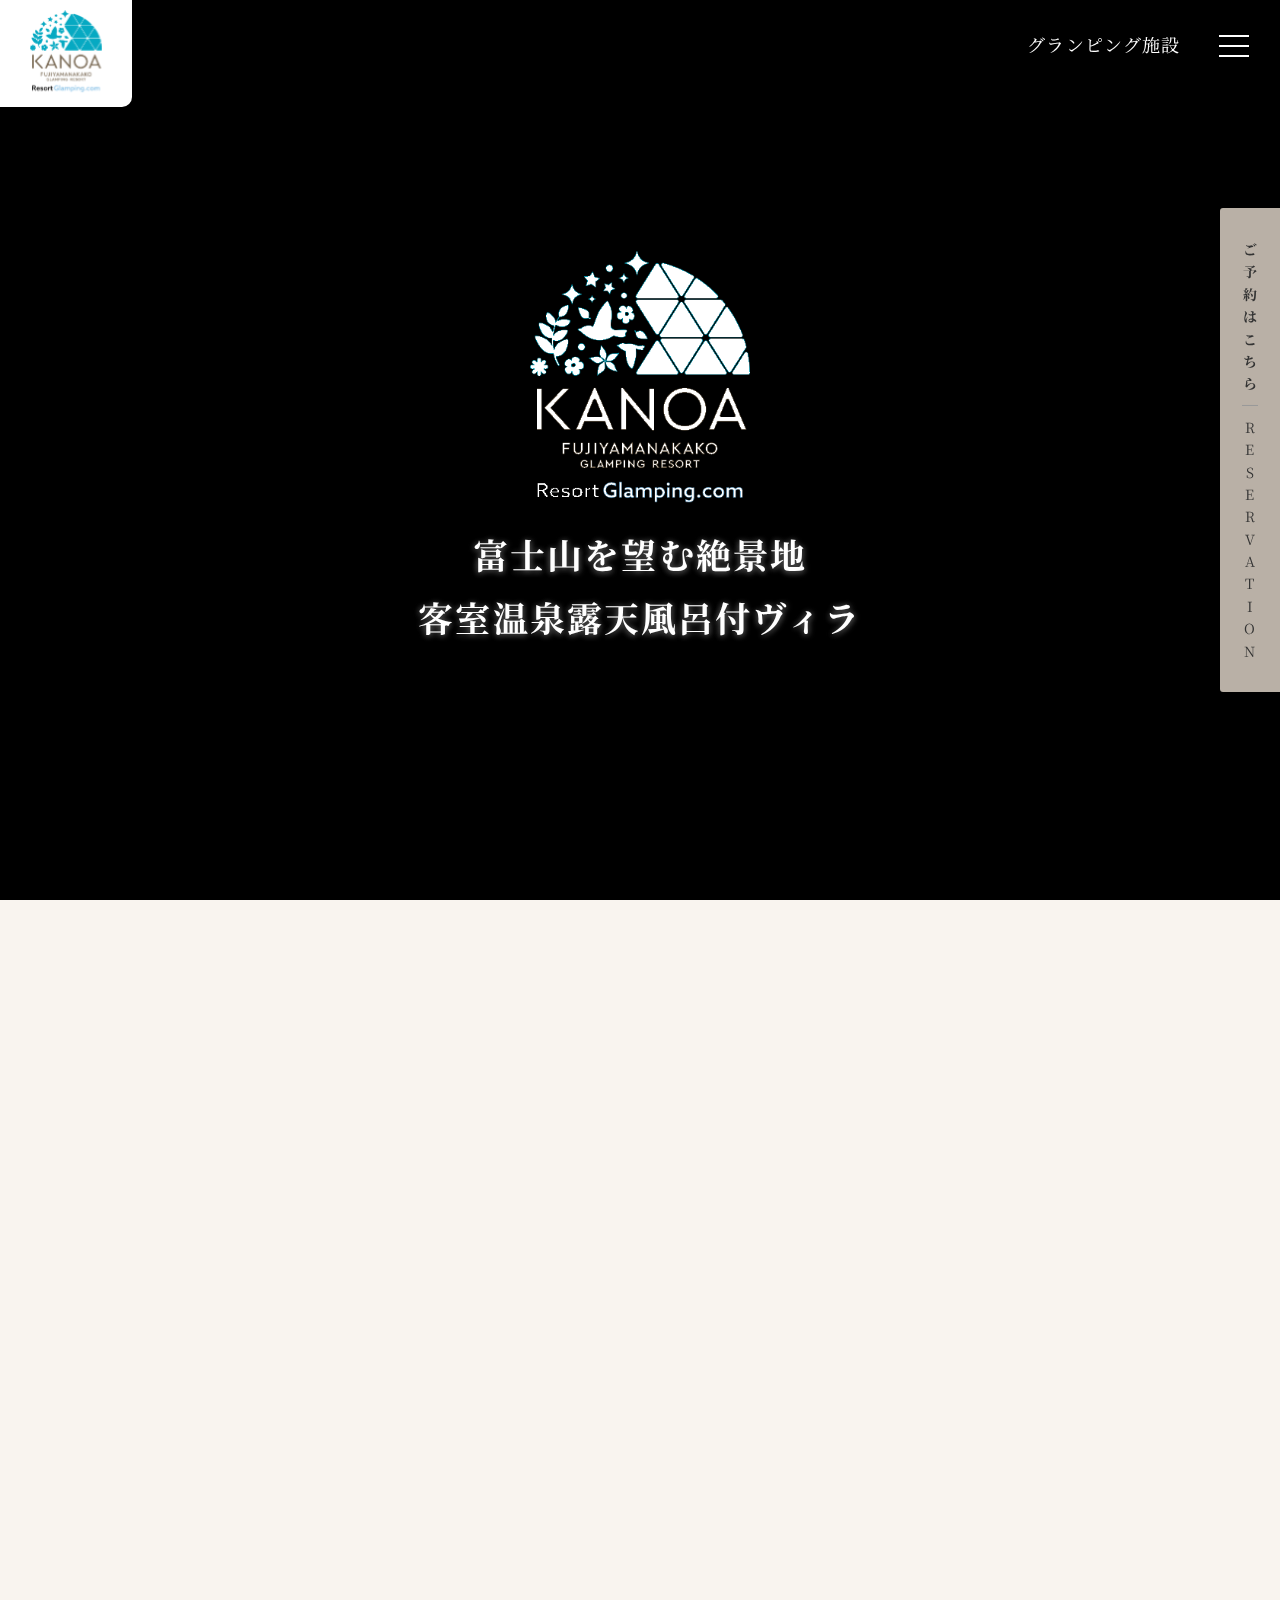
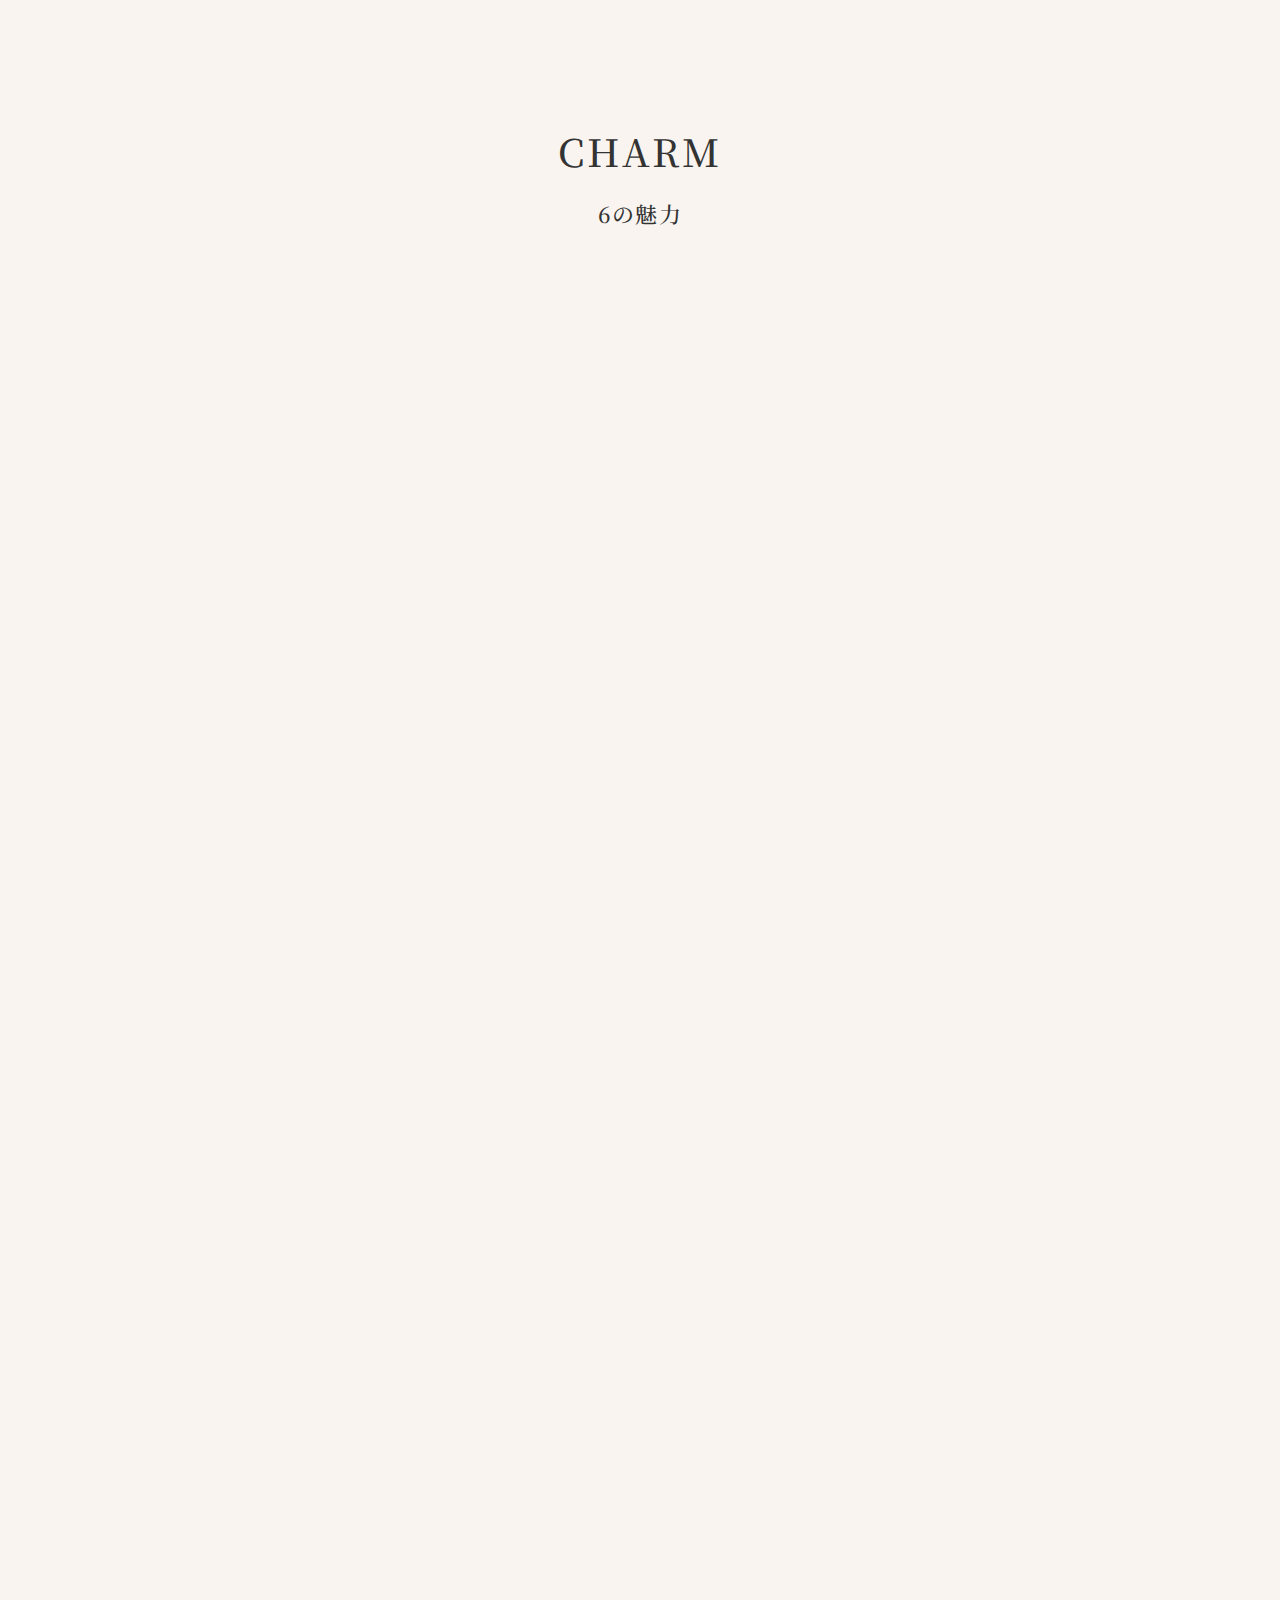
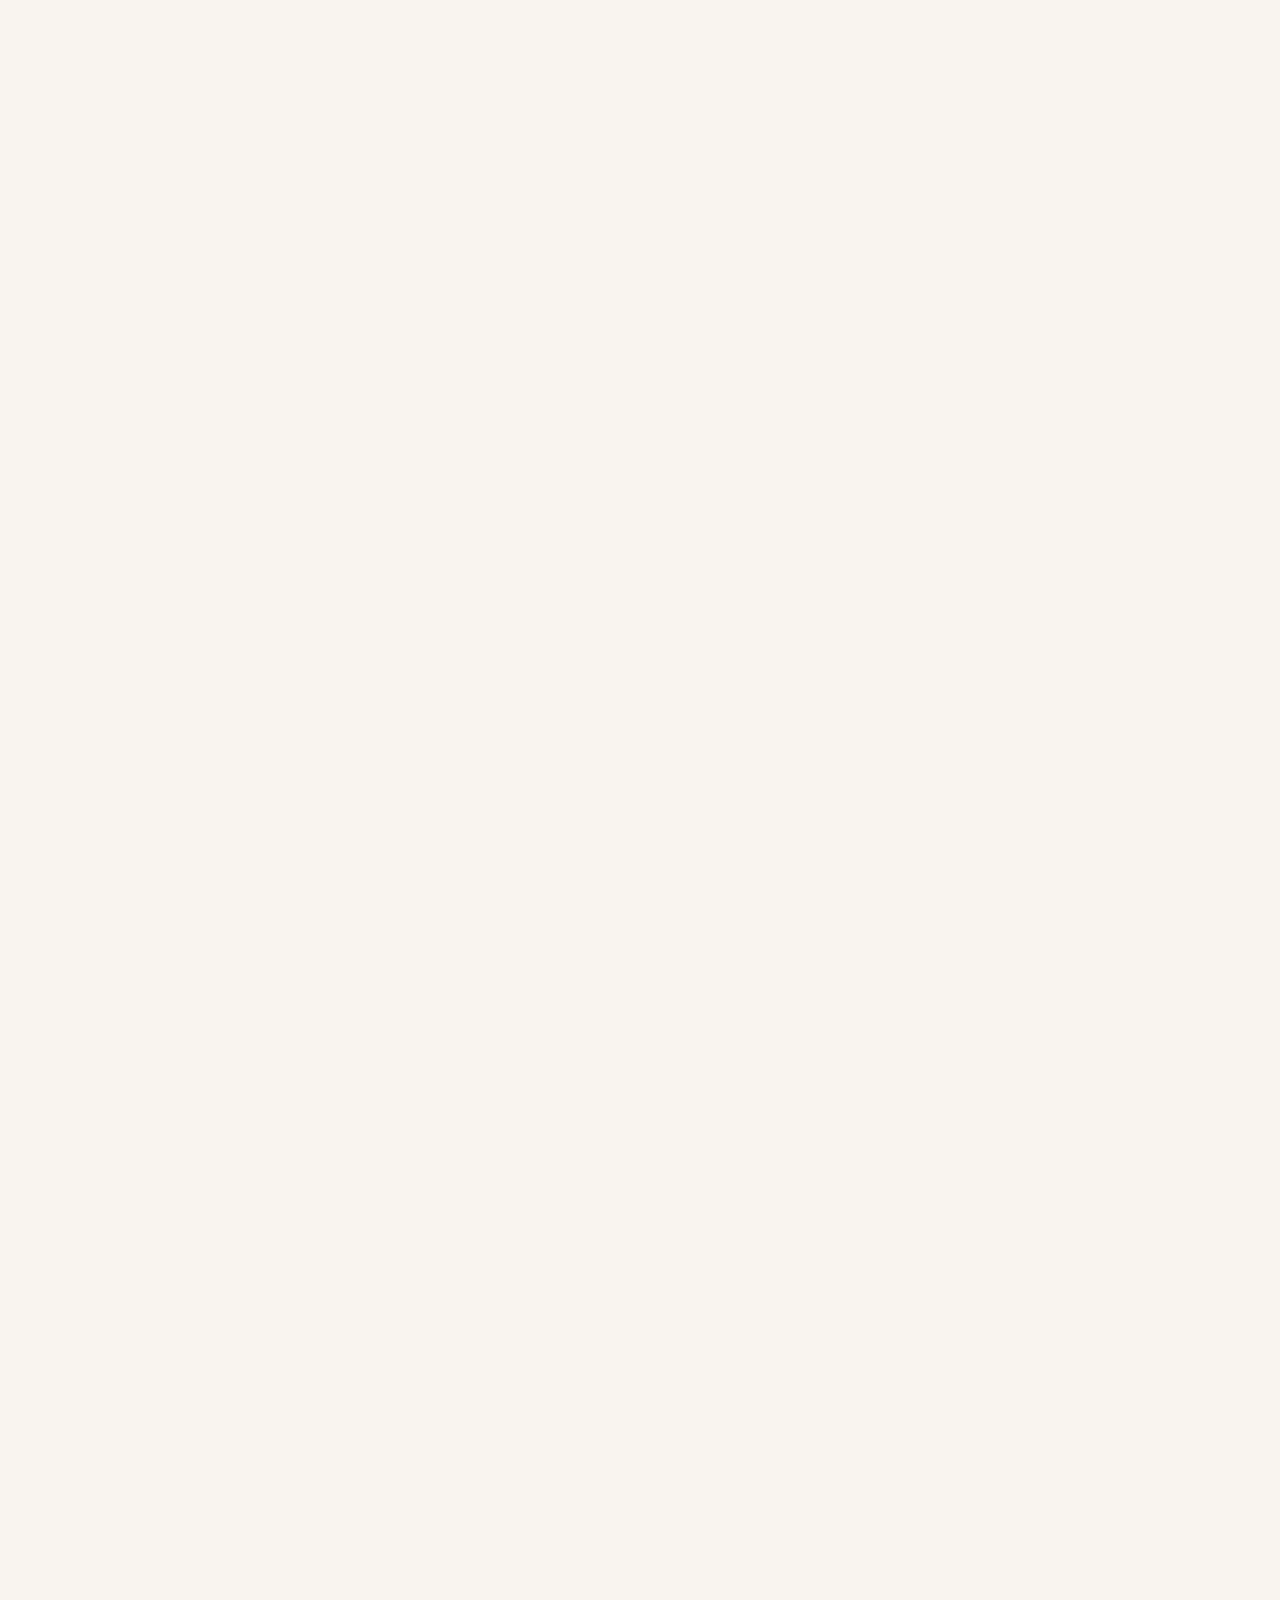
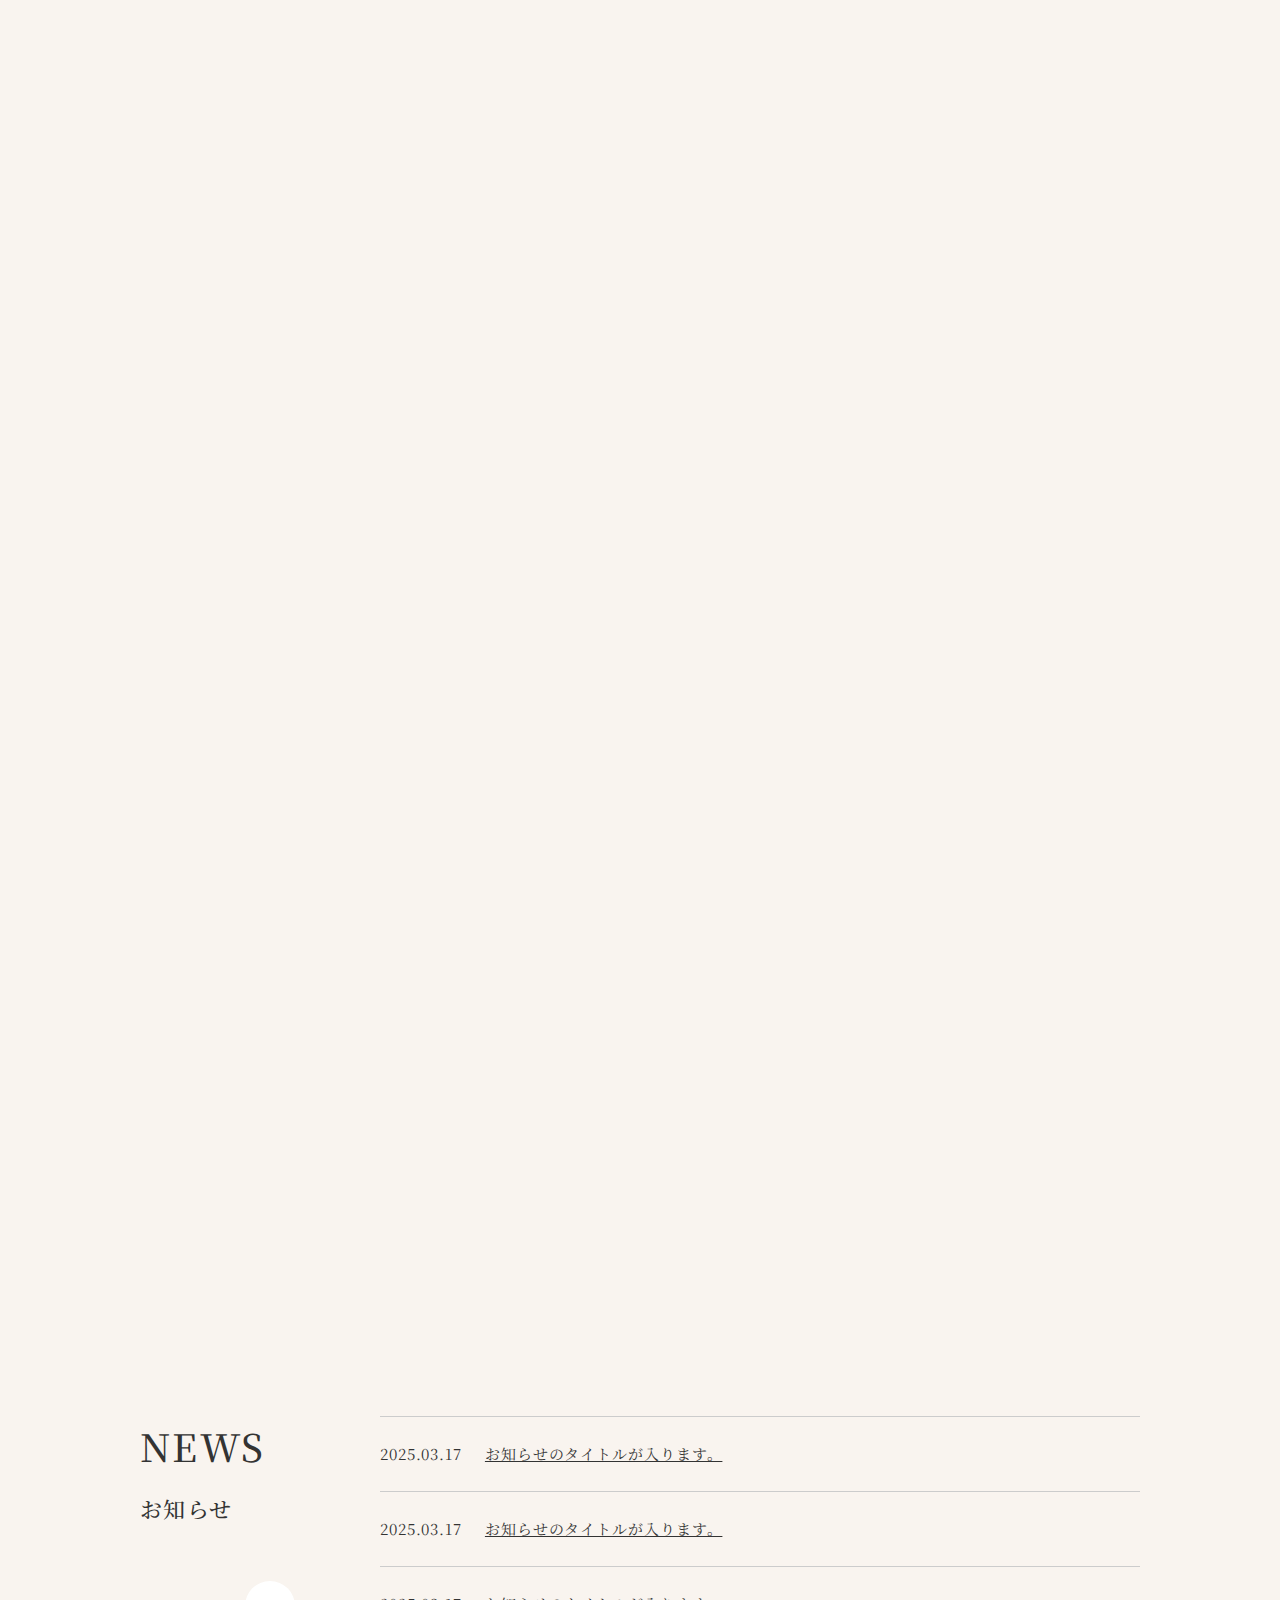
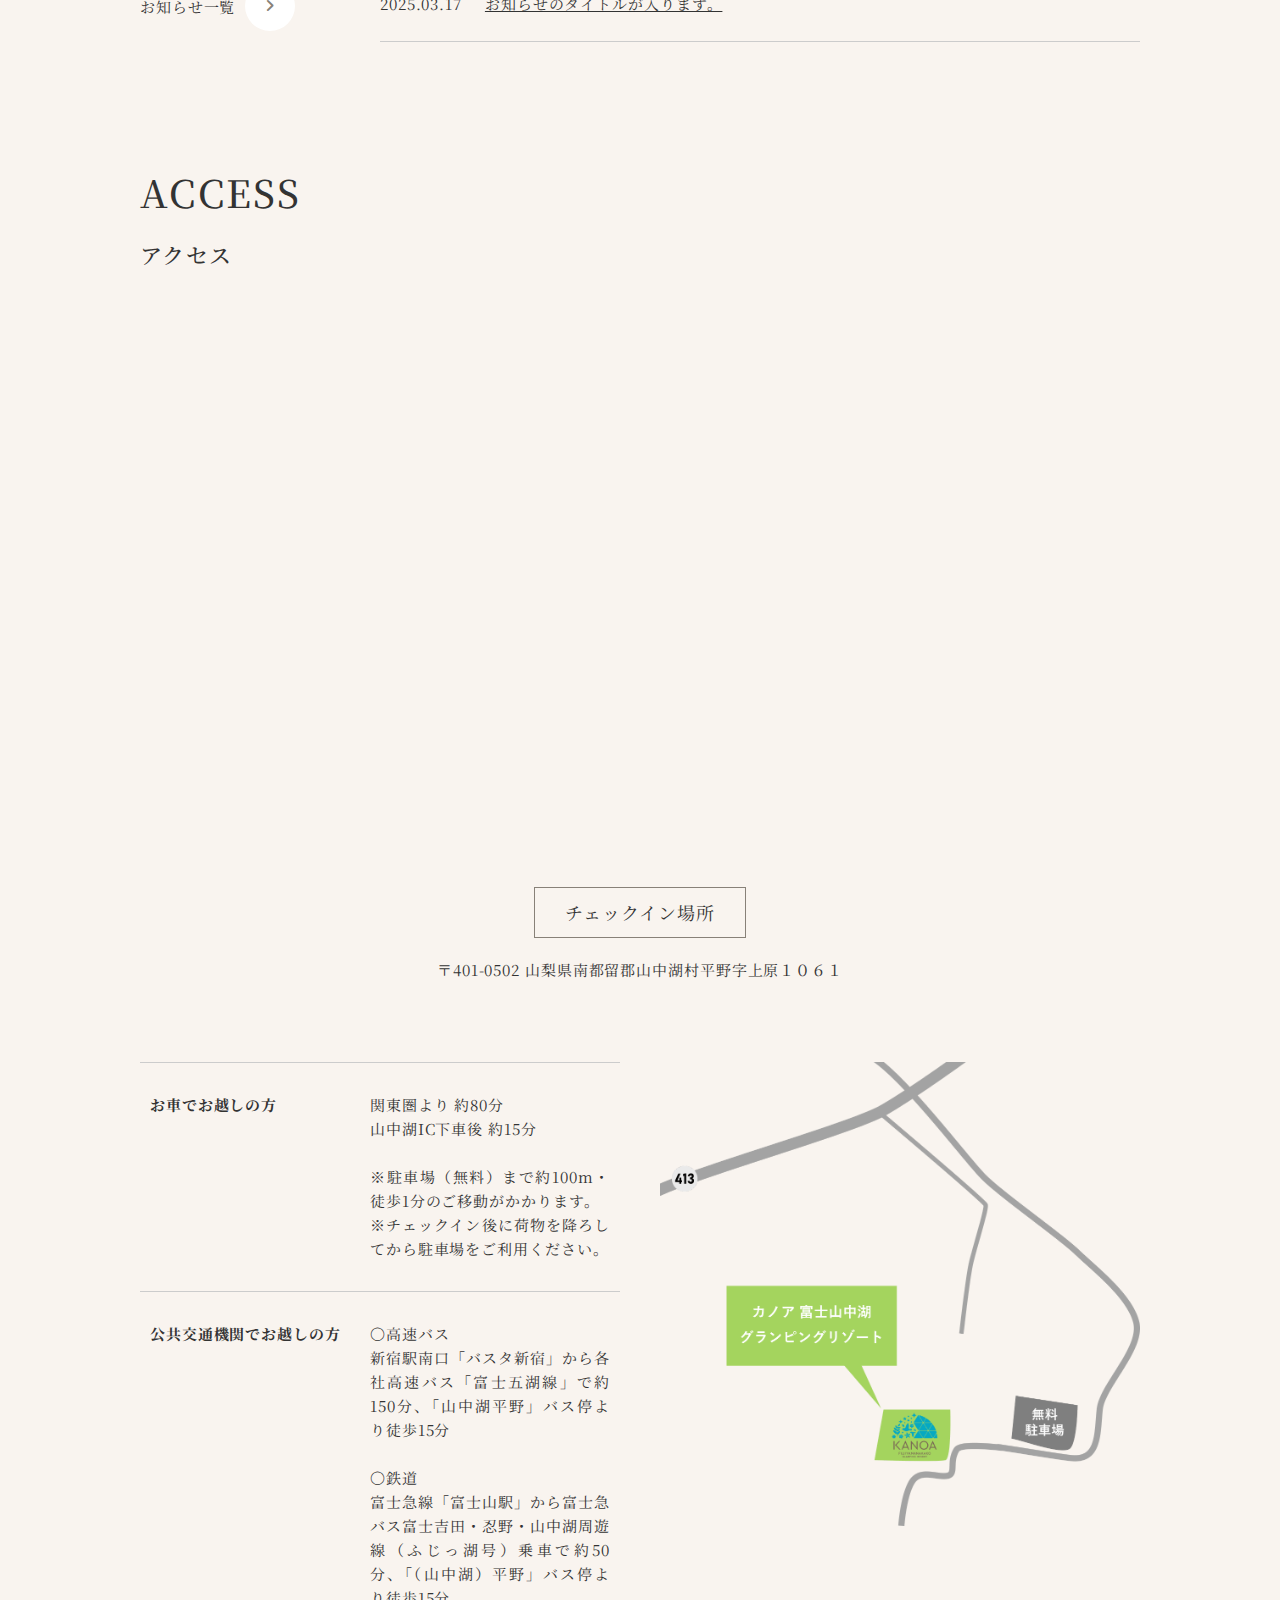
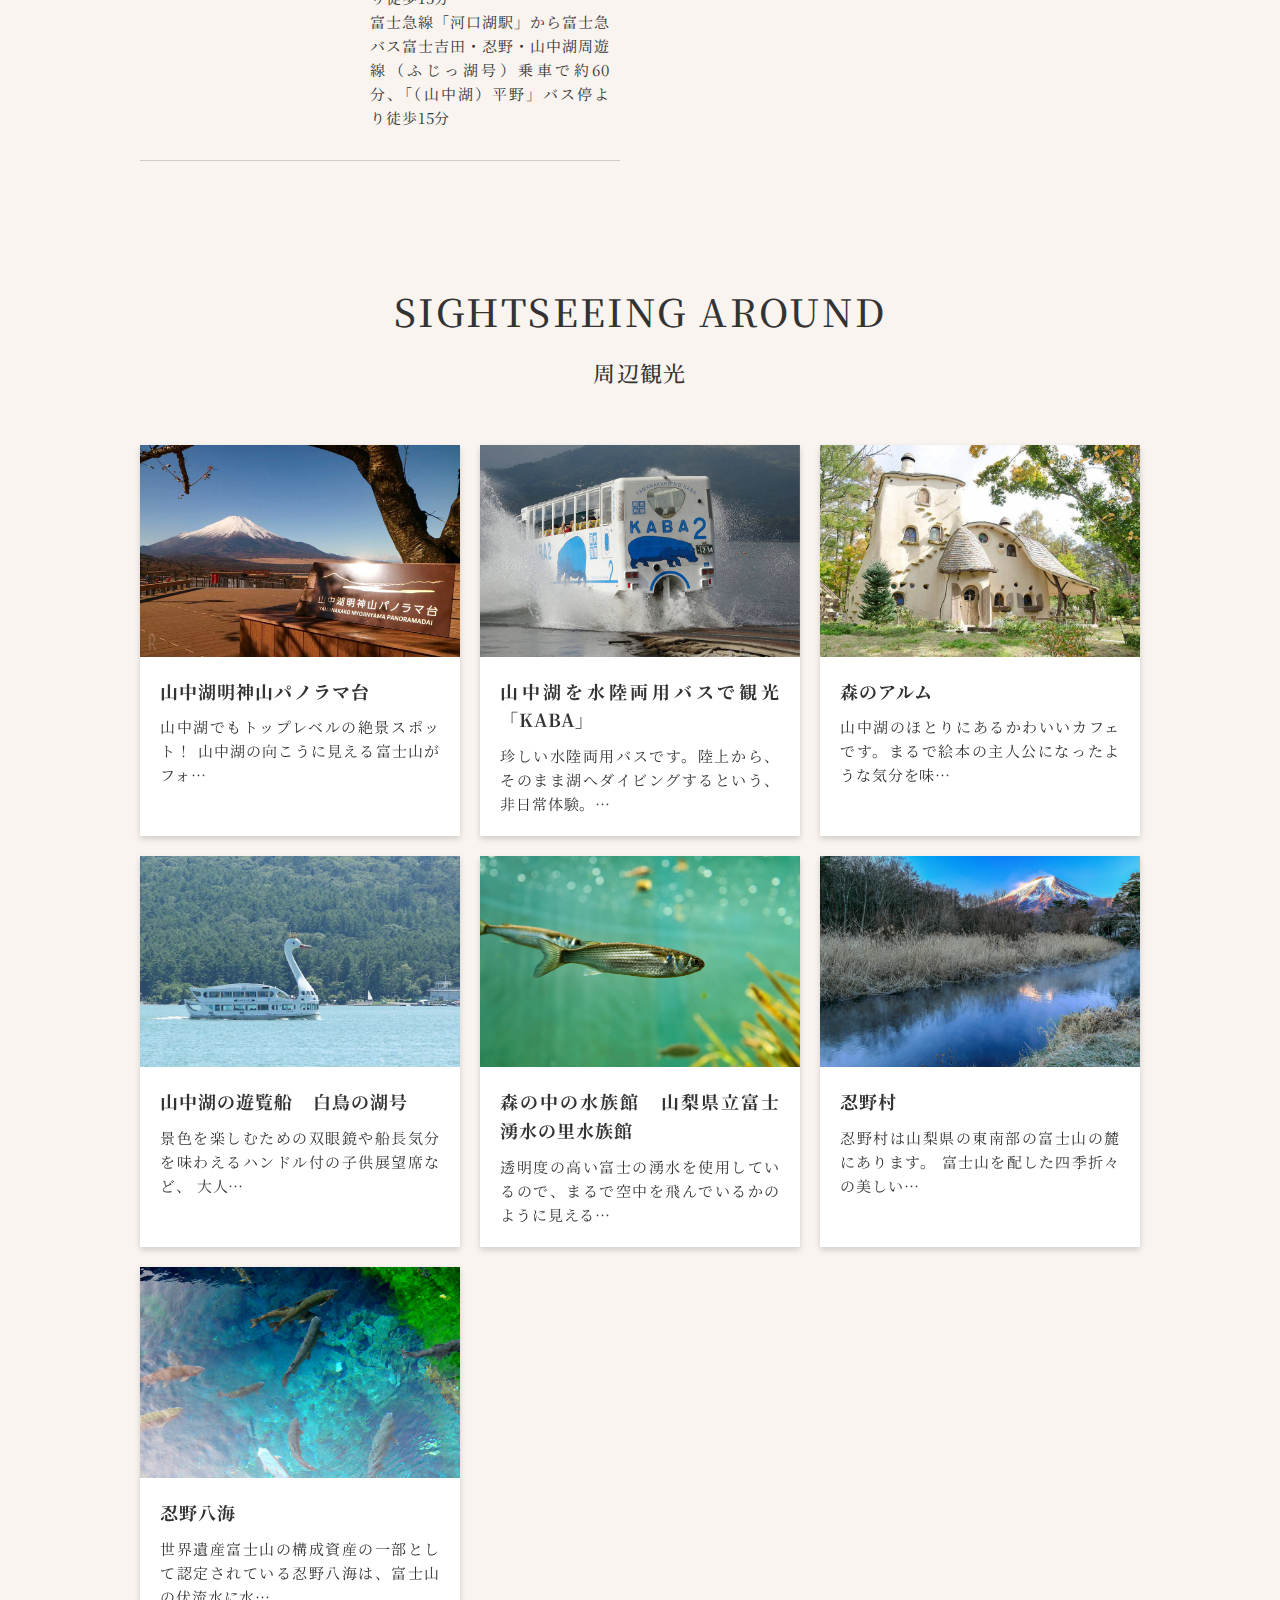
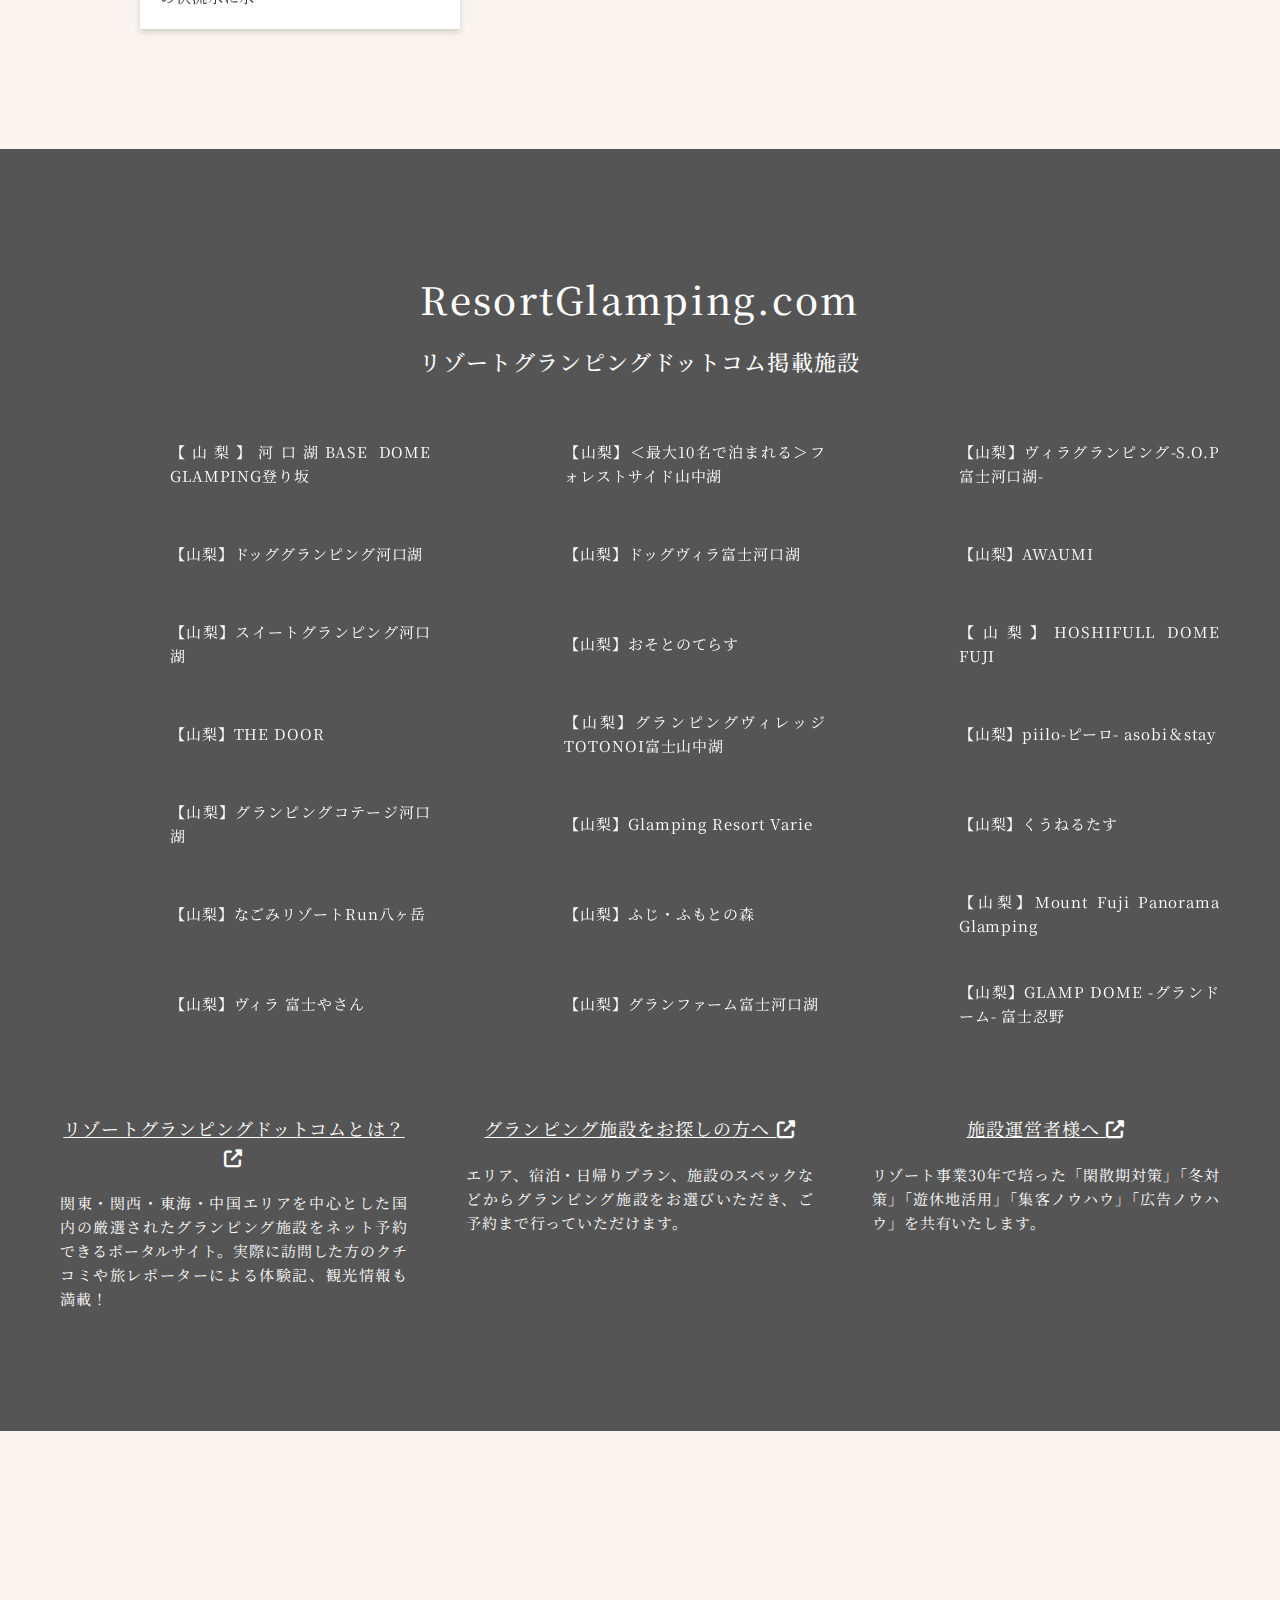
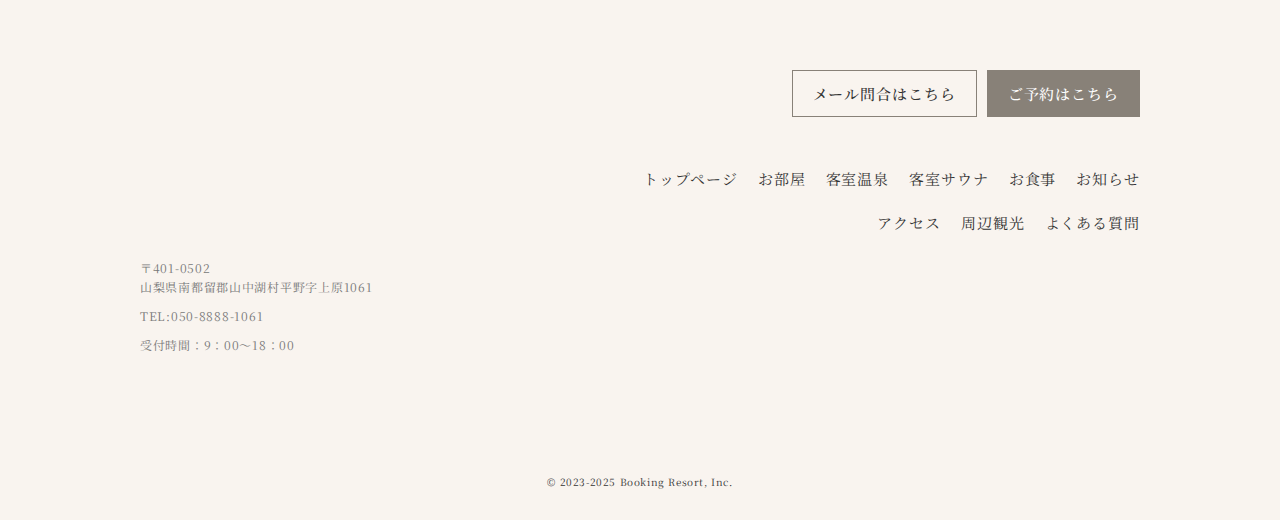
==== commit 6391fa55: "aos調整" ====
--- a/index.html
+++ b/index.html
@@ -25,12 +25,14 @@
     <script src="js/aos.js"></script>
     <script src="js/common.js"></script>
     <script>
-      AOS.init({
-        offset: 200,
-        duration: 1000,
-        easing: "ease-in-sine",
-        delay: 0,
-        once: true,
+      $(window).on("load", function () {
+        AOS.init({
+          offset: 200,
+          duration: 1000,
+          easing: "ease-in-sine",
+          delay: 0,
+          once: true,
+        });
       });
     </script>
     <header>
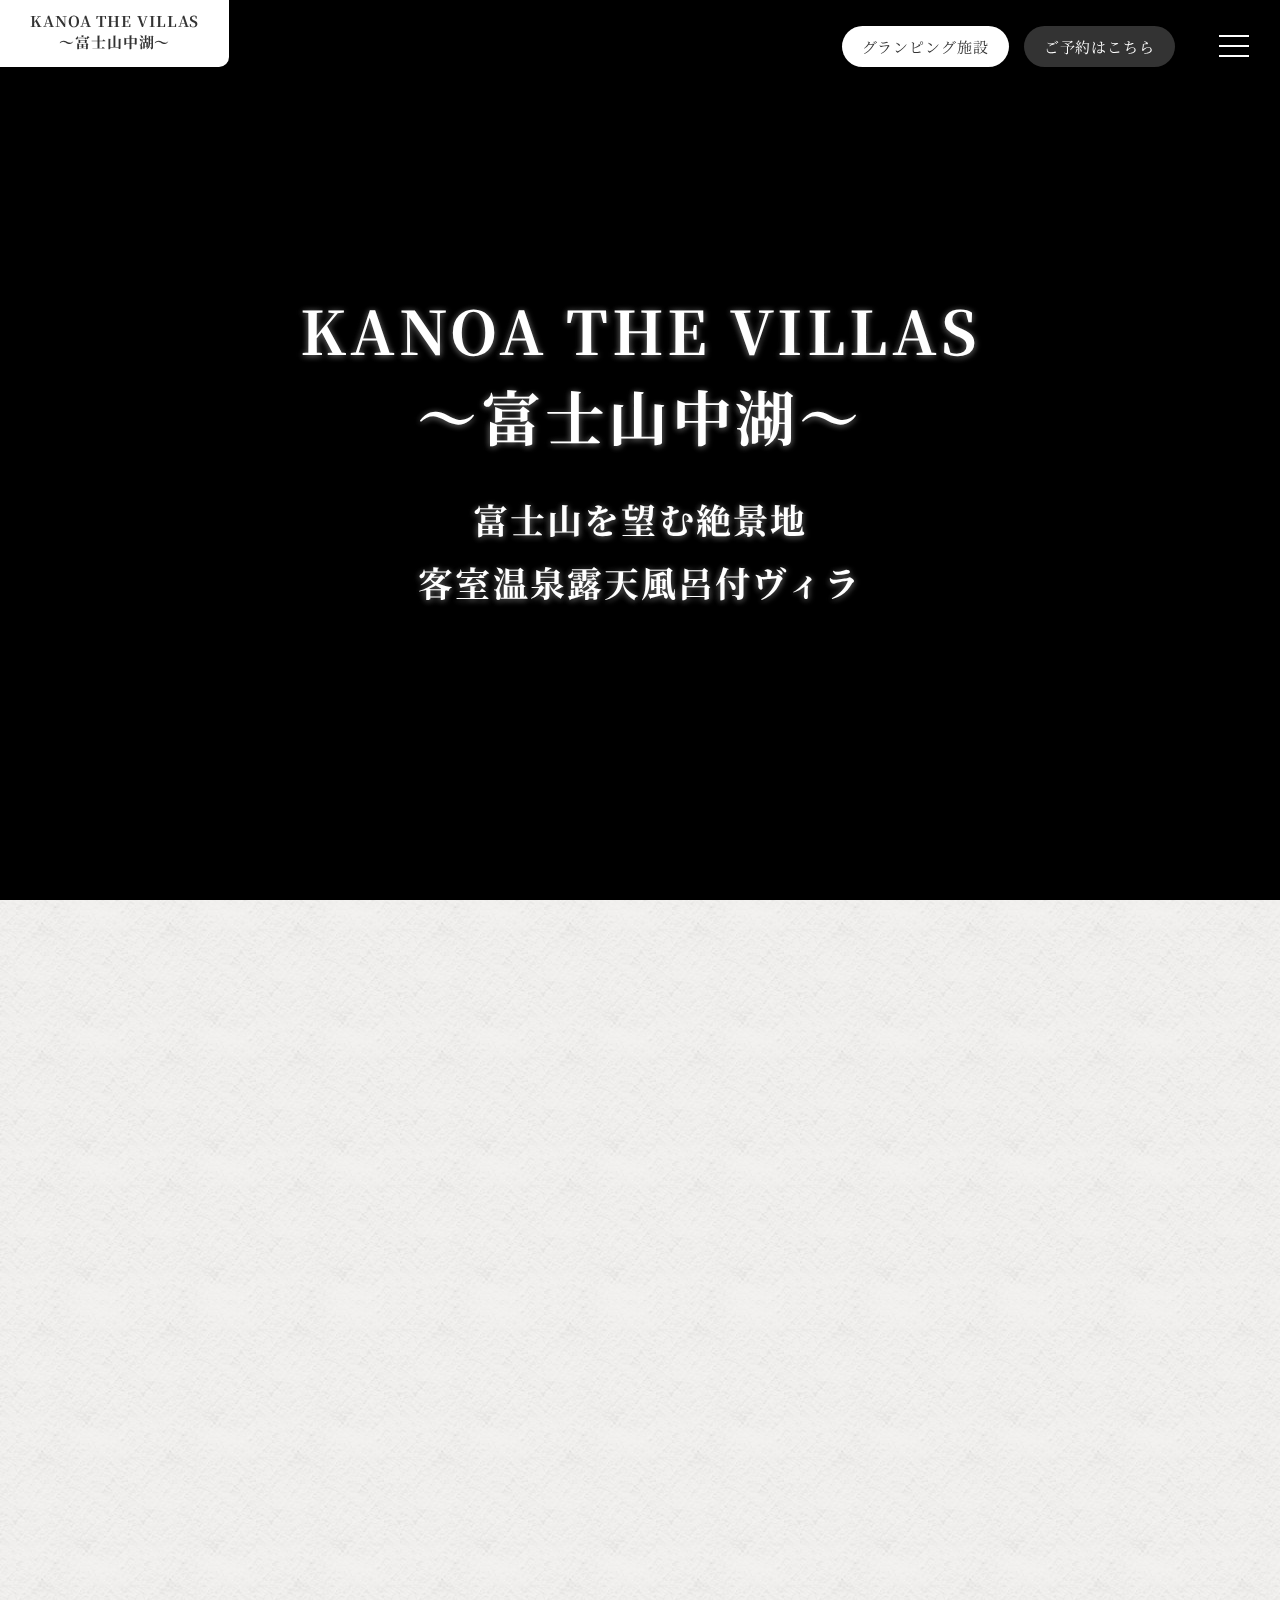
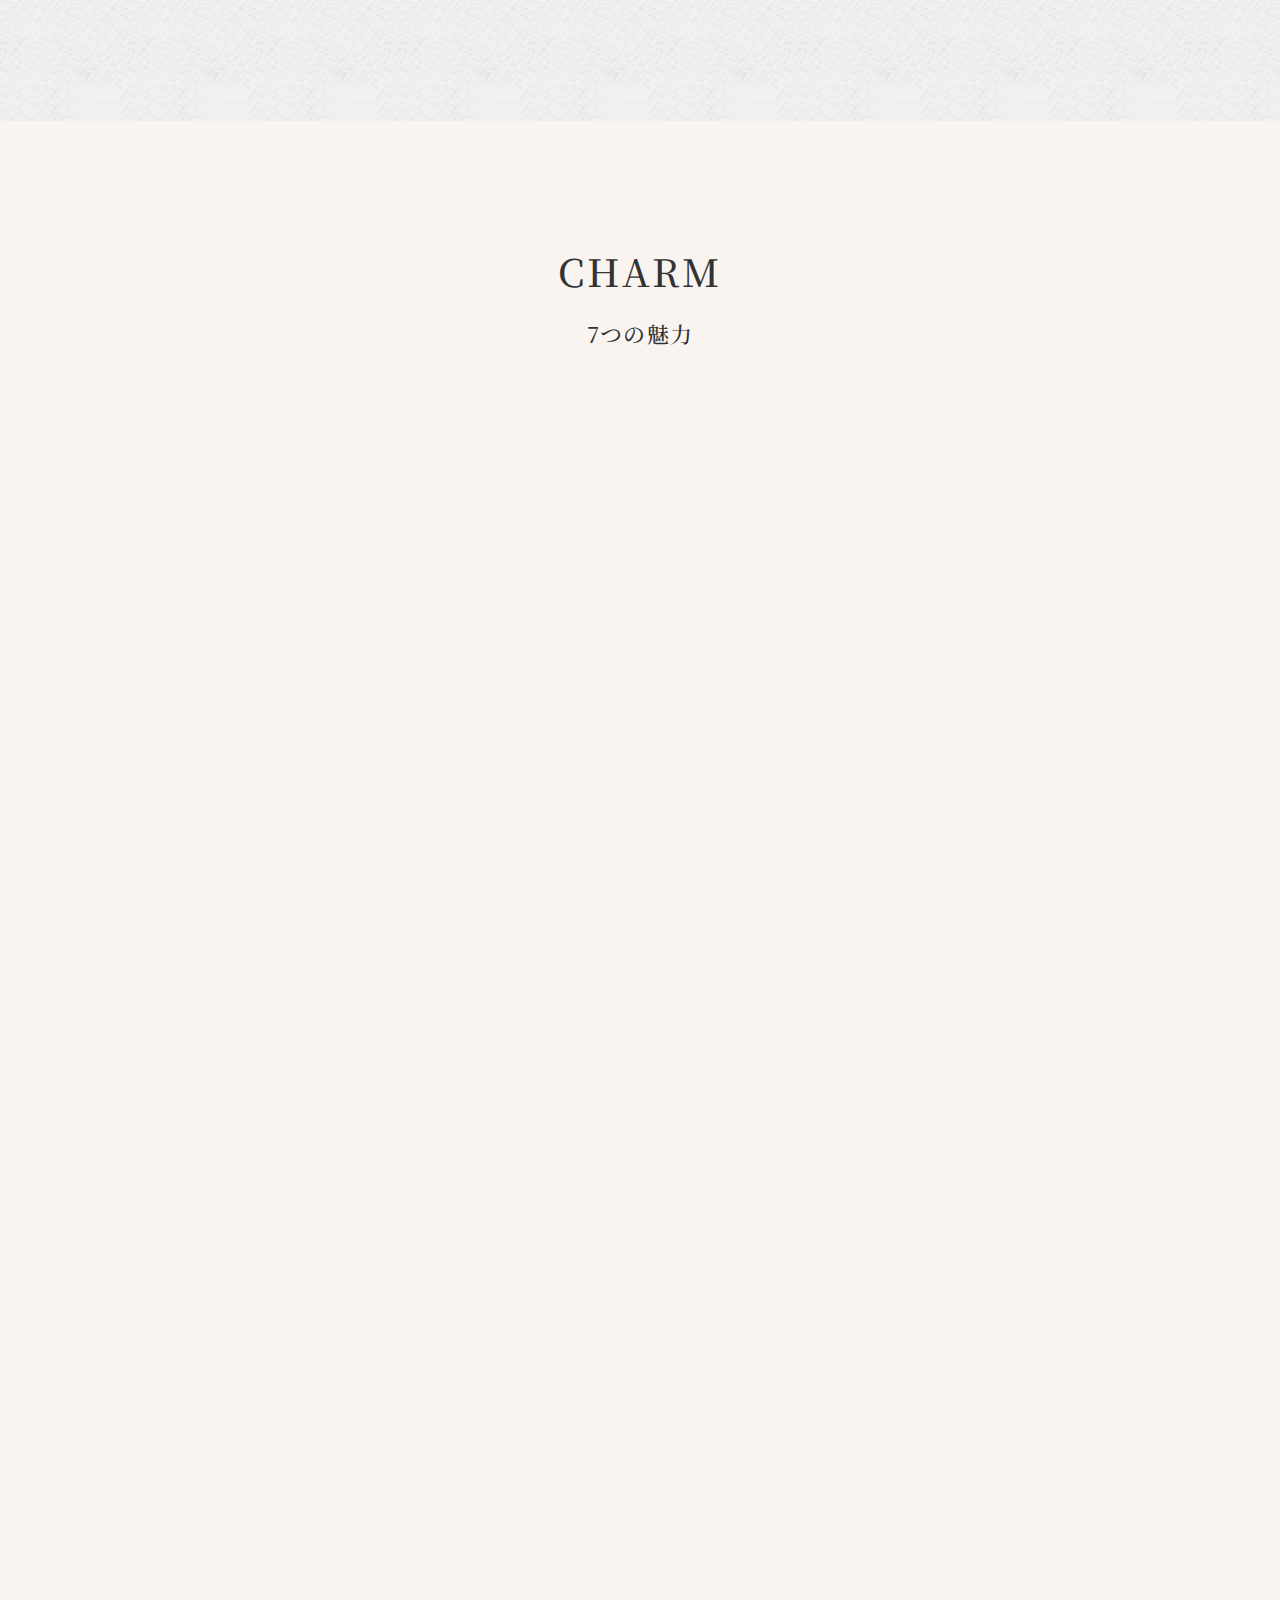
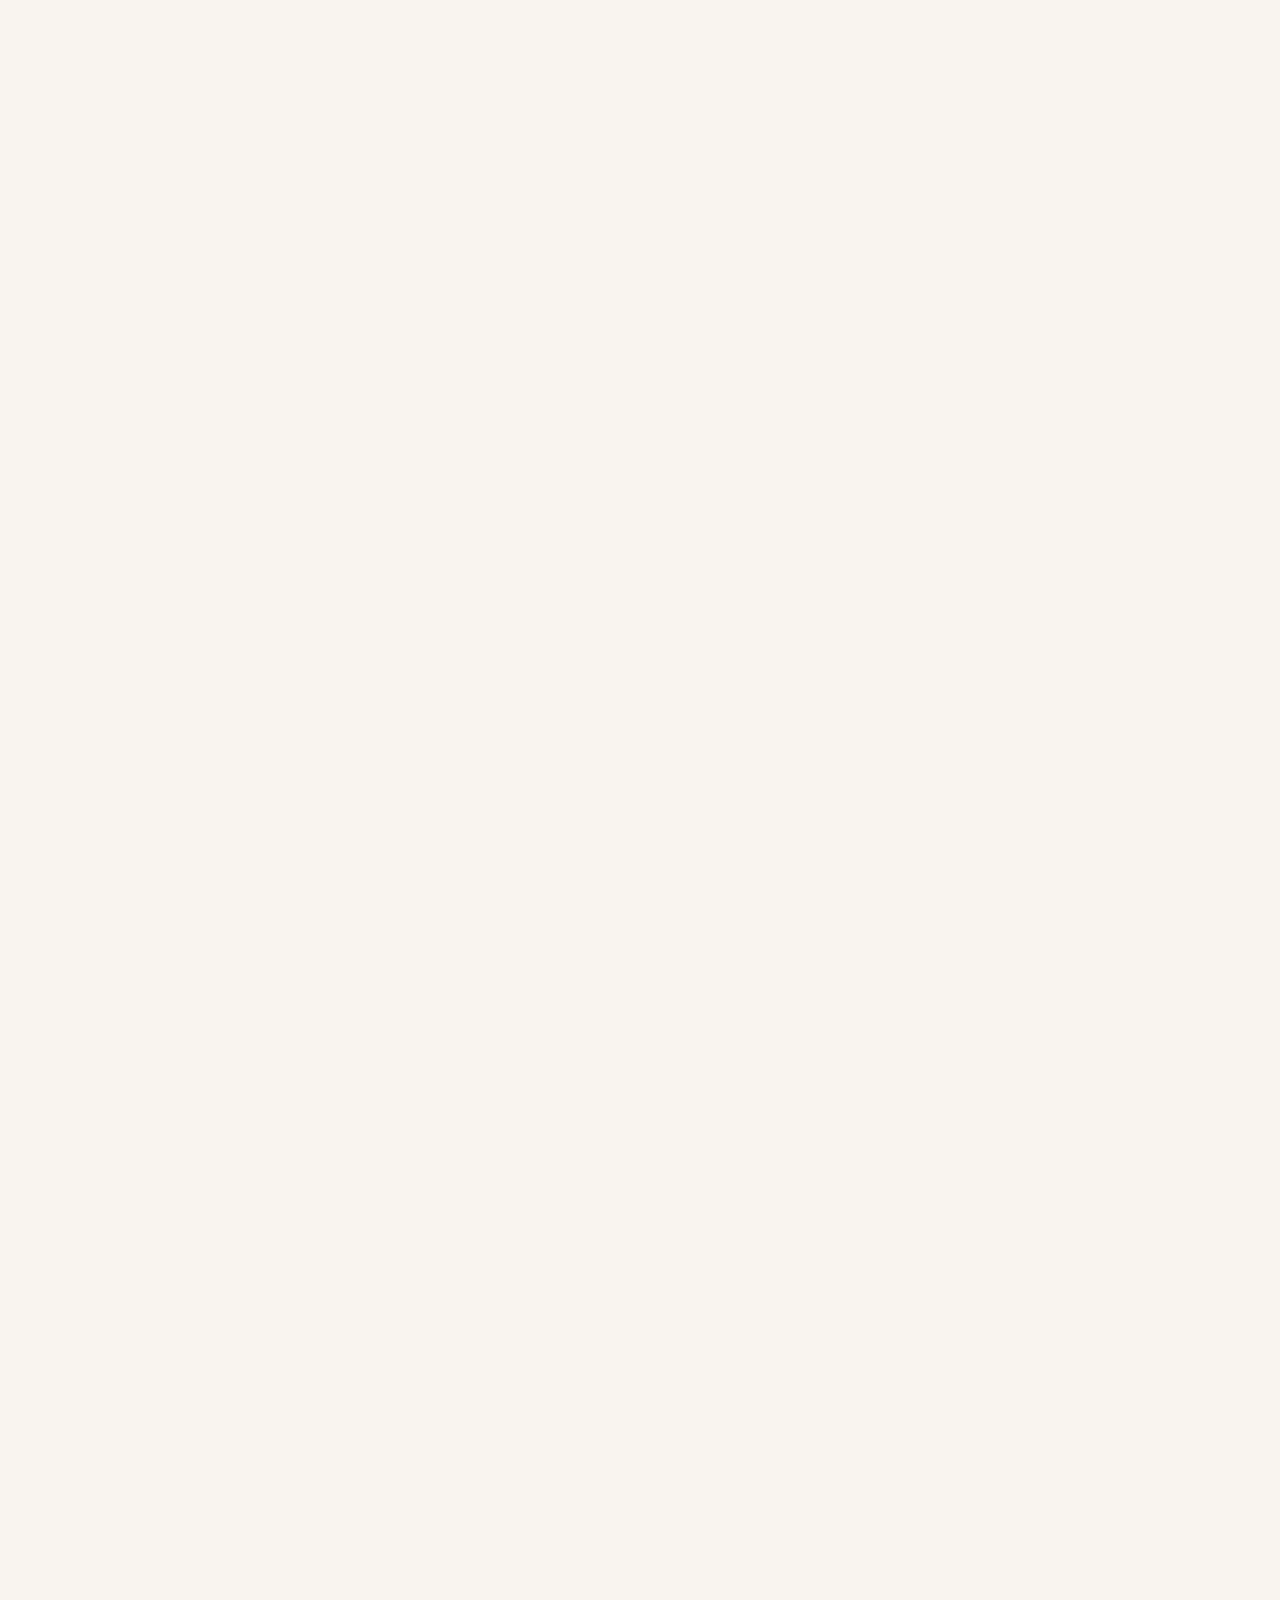
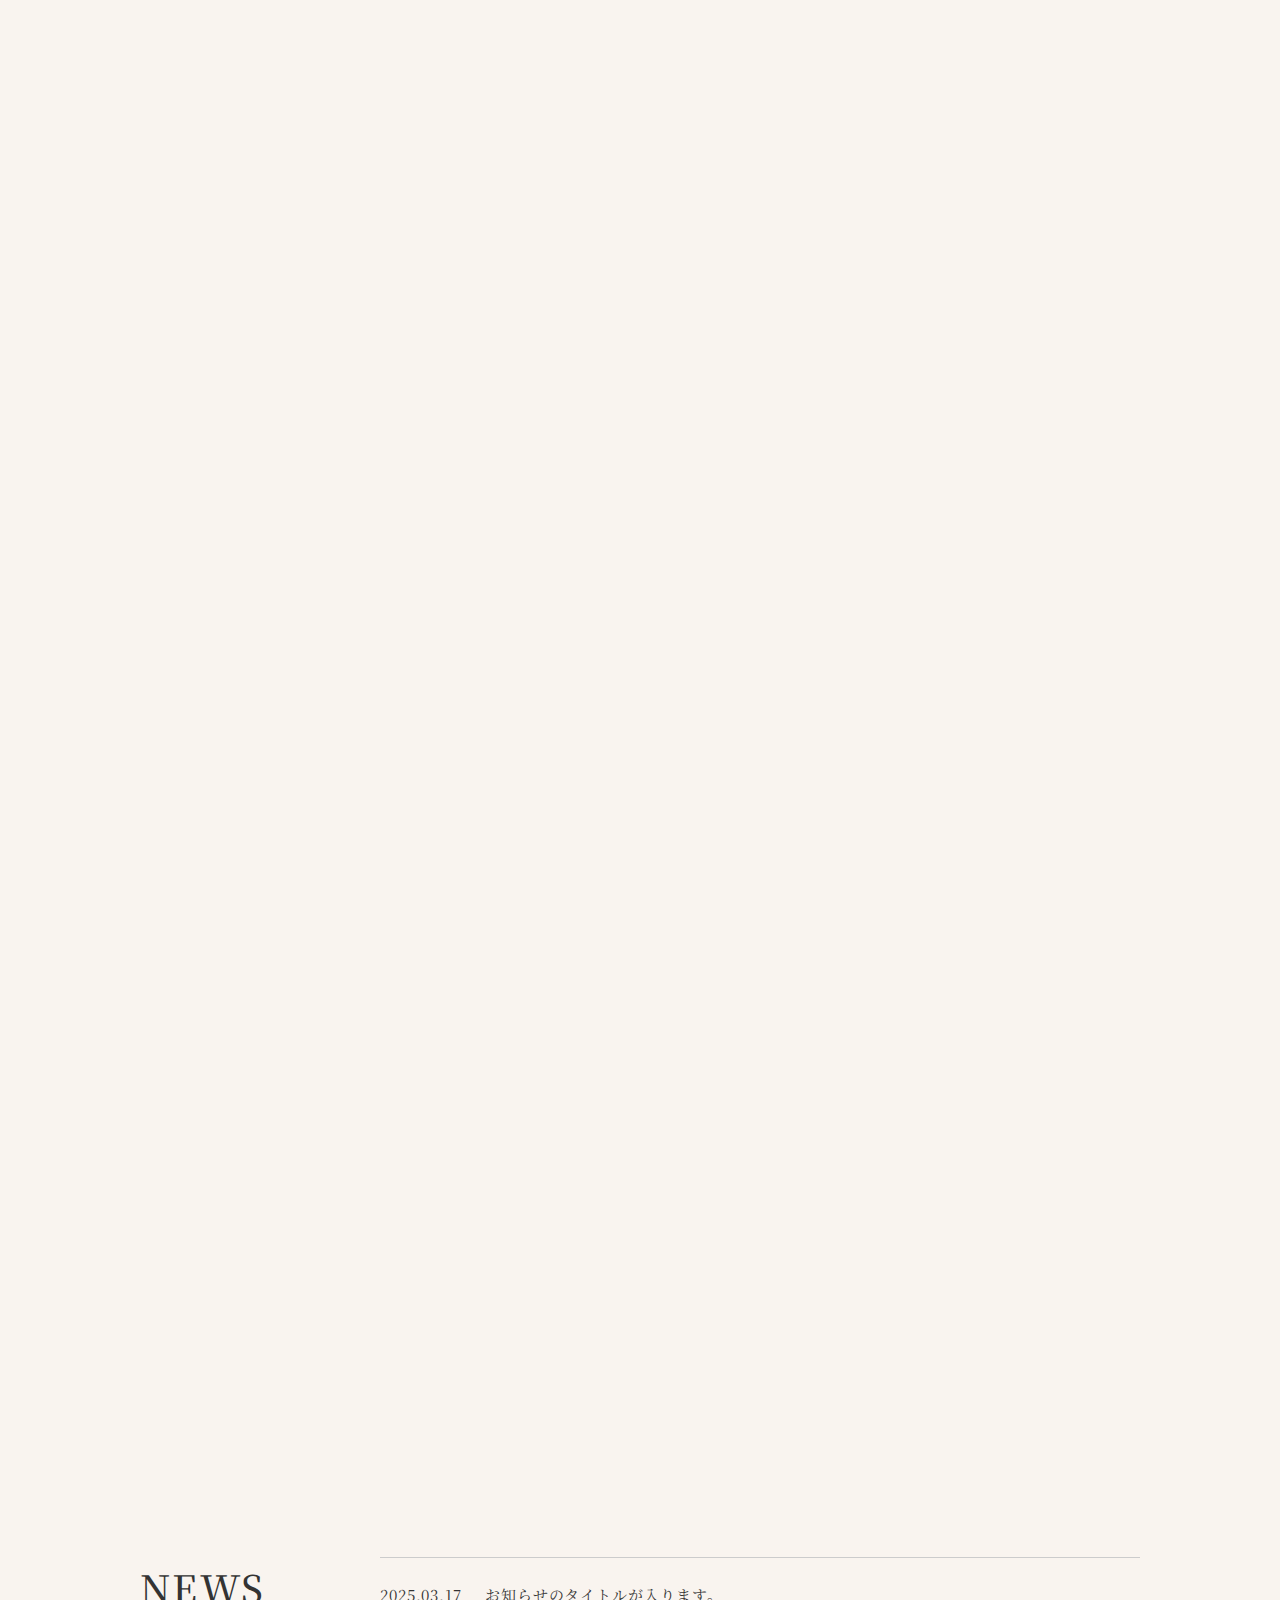
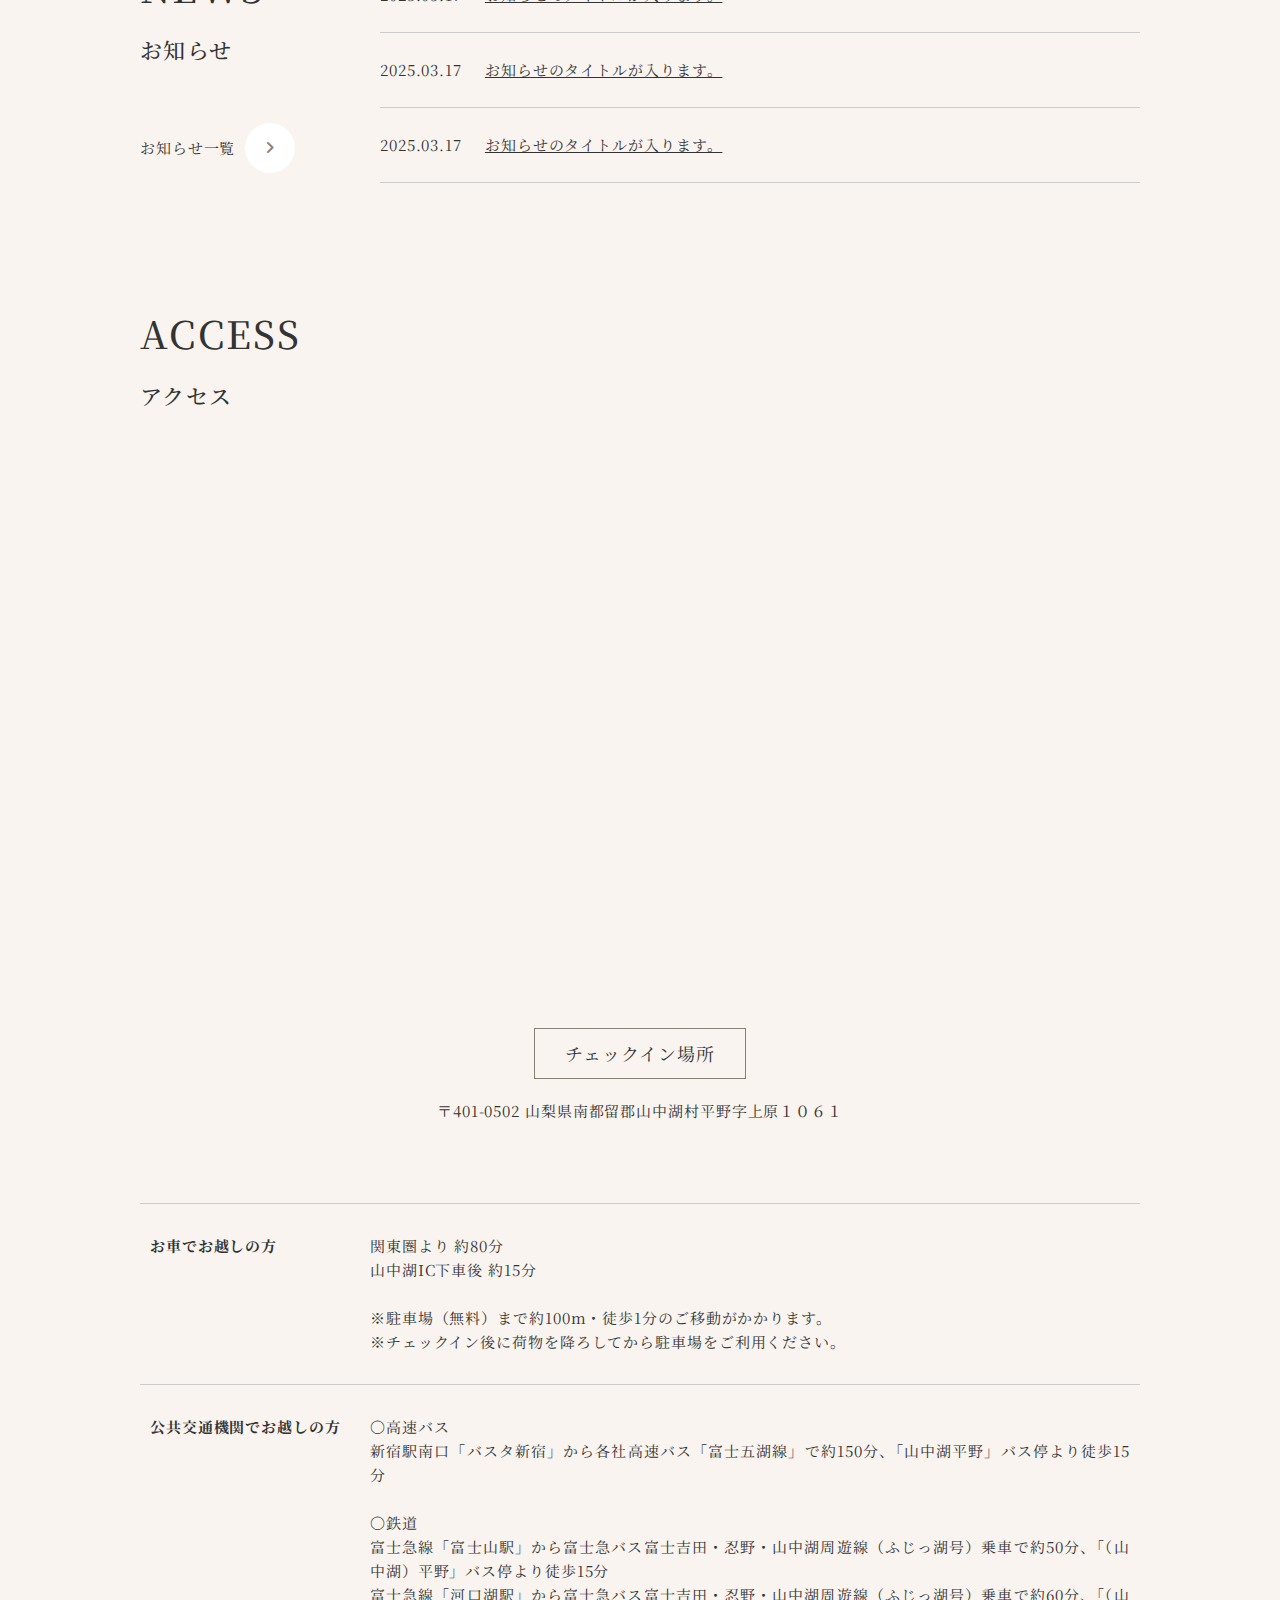
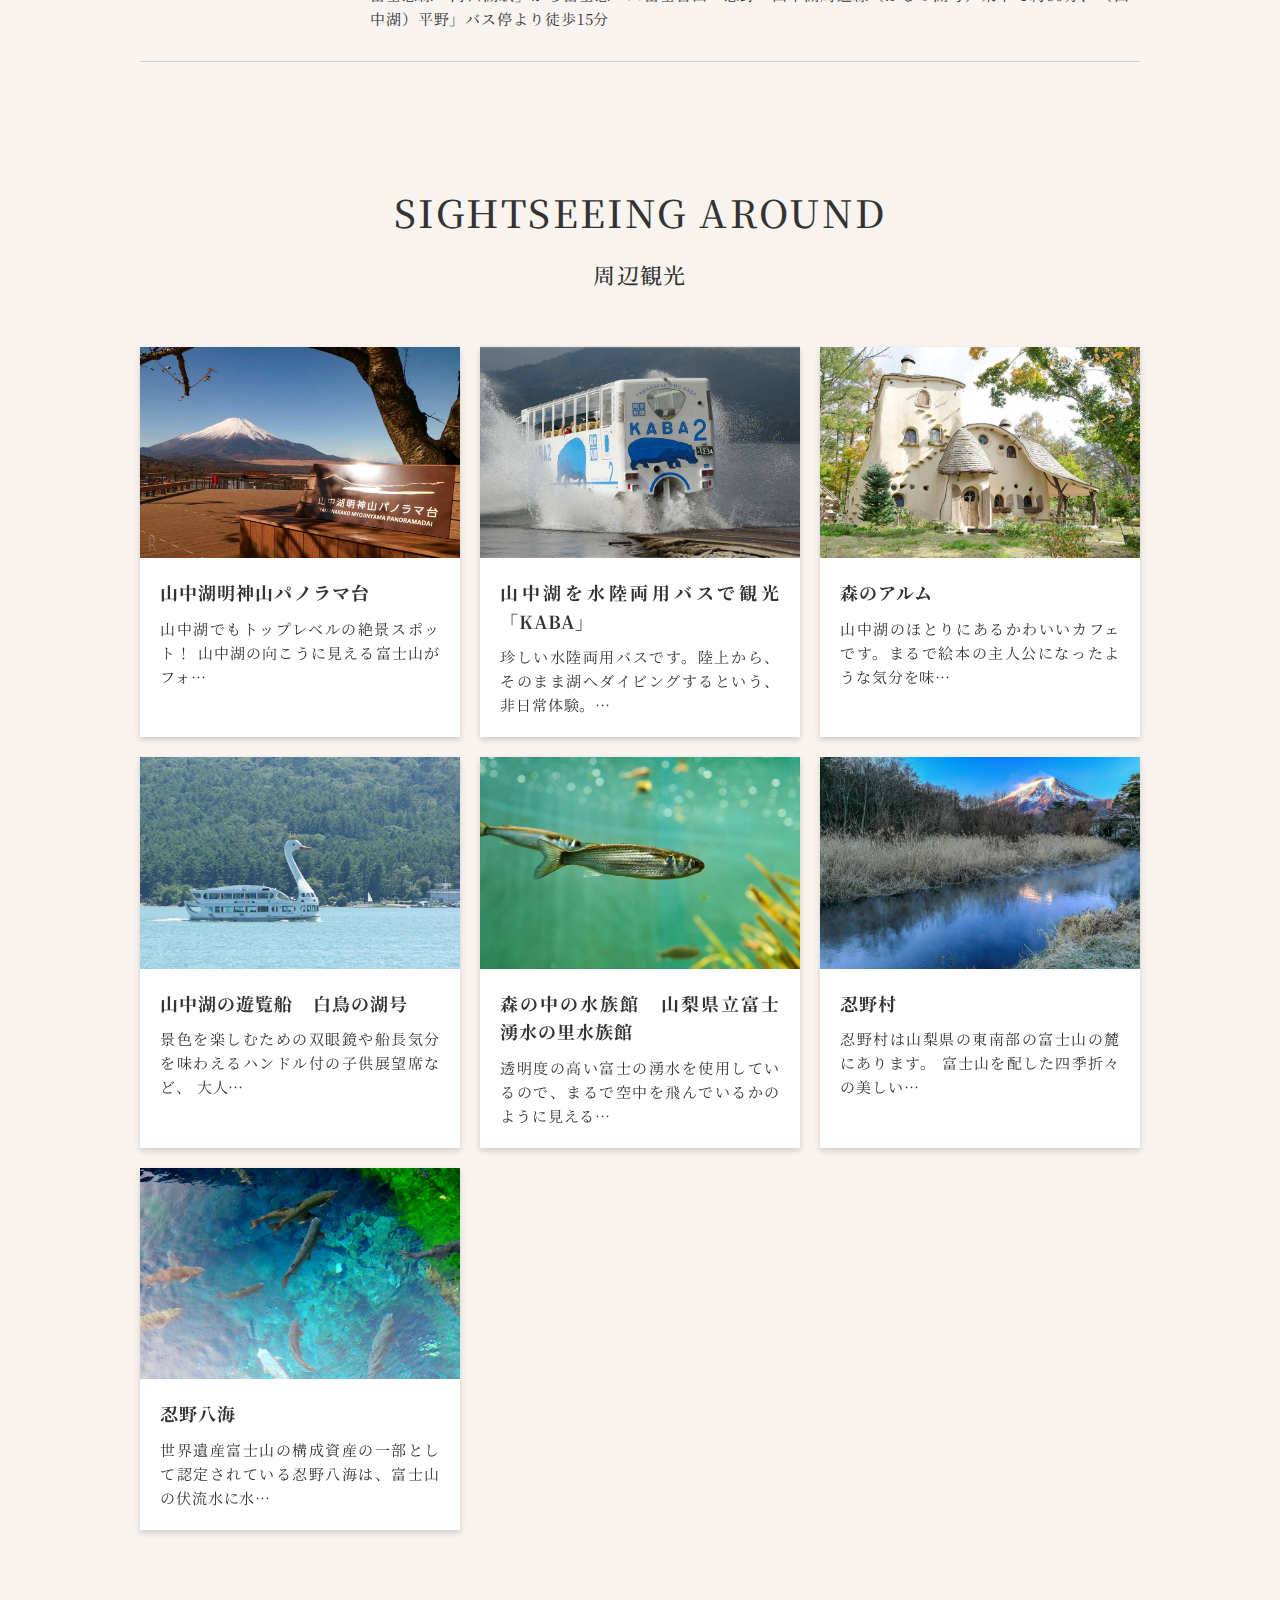
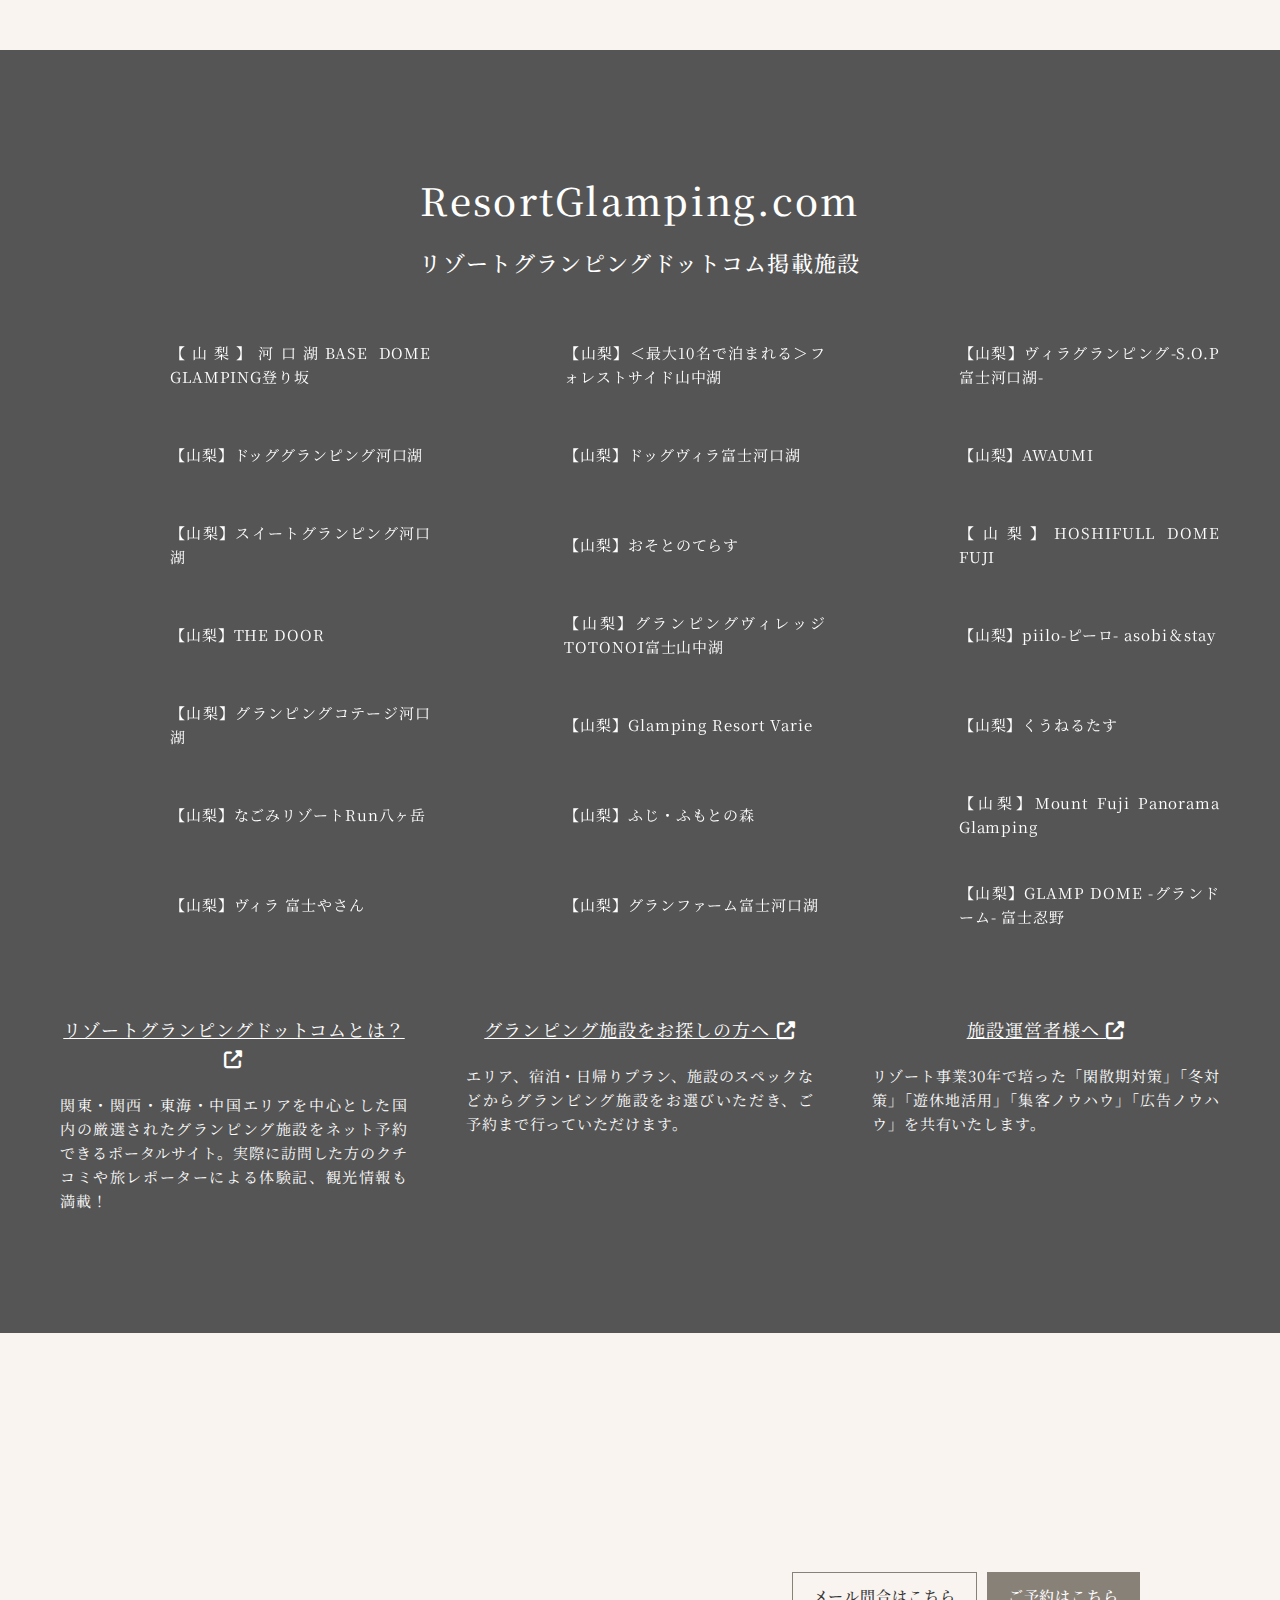
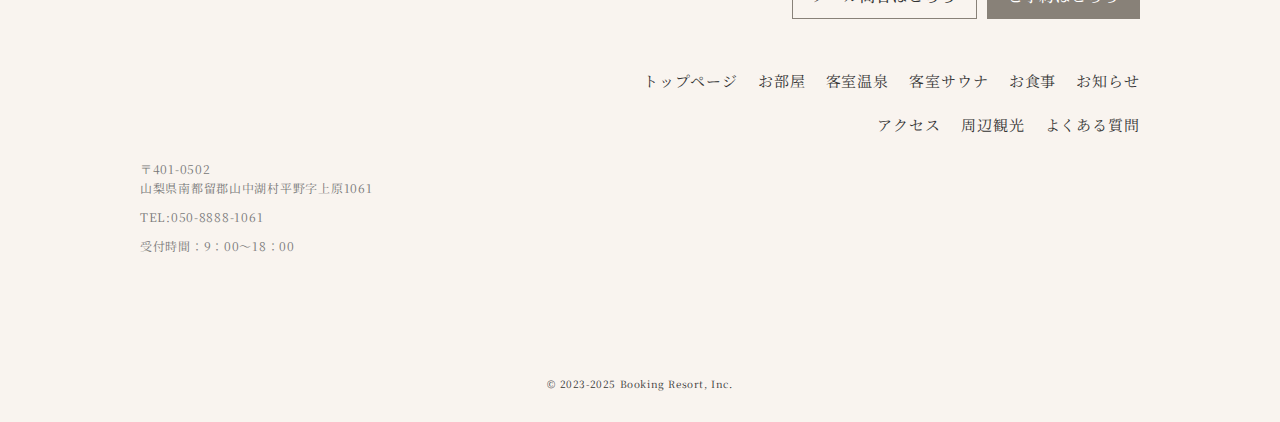
==== commit 199f97fa: "調整" ====
--- a/index.html
+++ b/index.html
@@ -19,7 +19,7 @@
     <link rel="stylesheet" href="style.css" />
   </head>
 
-  <body>
+  <body class="home">
     <script src="js/jquery.min.js"></script>
     <script src="js/swiper-bundle.min.js"></script>
     <script src="js/aos.js"></script>
@@ -39,12 +39,14 @@
       <div class="h-wrap">
         <h1 class="logo-box">
           <a href="index.html" class="fade">
-            <img src="img/common/logo01.png" alt="カノアヴィラ" />
+            KANOA THE VILLAS<br />
+            ～富士山中湖～
           </a>
         </h1>
       </div>
       <div class="header-others-btn">
         <a href="https://www.yamanashi-spa-glamping.com/" target="_blank">グランピング施設</a>
+        <a href="https://reserve.489ban.net/client/gr-kanoa/0/plan/stay?planTags%5B21498%5D=1&amp;searchTagMode=0&amp;keepTags=2" class="reservation" target="_blank">ご予約はこちら</a>
       </div>
       <input type="checkbox" id="slide-menu-check" />
       <label for="slide-menu-check" class="slide-menu-btn">
@@ -58,7 +60,8 @@
         <div class="logo-box">
           <div class="img-box">
             <a href="index.html" class="fade">
-              <img src="img/common/logo02.png" alt="カノアヴィラ" />
+              KANOA THE VILLAS<br />
+              ～富士山中湖～
             </a>
           </div>
         </div>
@@ -116,12 +119,6 @@
       </div>
     </header>
 
-    <div class="right-fixed-btn hover-all">
-      <a href="https://reserve.489ban.net/client/gr-kanoa/0/plan/stay?planTags%5B21498%5D=1&amp;searchTagMode=0&amp;keepTags=2" target="_blank">ご予約はこちら</a>
-      <p class="jp-txt">ご予約はこちら</p>
-      <p class="en-txt">RESERVATION</p>
-    </div>
-
     <div class="key-visual -top">
       <div class="key-img" data-aos="fade-zoom-in">
         <div class="swiper-wrapper">
@@ -169,7 +166,8 @@
       </div>
       <div class="key-txt" data-aos="fade">
         <div class="logo-box">
-          <img src="img/common/logo02.png" alt="カノアヴィラ" />
+          KANOA THE VILLAS<br />
+          ～富士山中湖～
         </div>
         <h2>
           富士山を望む絶景地<br />
@@ -178,51 +176,57 @@
       </div>
     </div>
     <main>
-      <section class="top-first">
-        <div class="container">
+      <div class="wall-bg">
+        <section class="top-first">
+          <div class="container">
+            <div class="txt-box">
+              <h3 class="top" data-aos="fade-up">
+                ”日常”から離れ<br />
+                ”非日常”に浸る
+              </h3>
+              <div class="txt" data-aos="fade-up">
+                <p>
+                  富士山麓に位置する<br />
+                  五つの湖「富士五湖」の中で<br />
+                  最も富士山に近い<br />
+                  森と湖のリゾート”山中湖”。
+                </p>
+                <p>
+                  東京からも好アクセスなこの場所に、<br />
+                  ここにしかない富士山の絶景を望む<br />
+                  プライベートリゾートヴィラ<br />
+                  「KANOA THE VILLA～富士山中湖」が誕生。
+                </p>
+                <p>
+                  くつろぎとやすらぎを与える空間、<br />
+                  至るところから望む富士山の景色、<br />
+                  山梨エリアの自然の恵みをつかった<br />こだわりグルメがお愉しみいただけます。<br />
+                  澄んだ空気が漂う富士のふもとで、<br />ゆったりと流れる時間をお過ごしください。
+                </p>
+              </div>
+            </div>
+          </div>
+        </section>
+        <section class="next-content" data-aos="fade-up">
+          <div class="img-box">
+            <img src="img/page/index/img01.jpg" alt="富士山と出逢う絶景が広がる自然に憩う" />
+          </div>
+          <h3 class="top">
+            富士山と出逢う<br />
+            絶景が広がる<br />
+            自然に憩う
+          </h3>
           <div class="txt-box">
-            <h3 class="top" data-aos="fade-up">
-              富士山麓に位置する<br />
-              五つの湖「富士五湖」の中で<br />
-              最も富士山に近い<br />
-              森と湖のリゾート”山中湖”。
-            </h3>
-            <div class="txt" data-aos="fade-up">
-              <p>
-                東京からも好アクセスなこの場所に、<br />
-                ここにしかない富士山の絶景を望む<br />
-                プライベートリゾートヴィラ<br />
-                「KANOA THE VILLA～富士山中湖」が誕生。
-              </p>
-              <p>
-                くつろぎとやすらぎを与える空間、<br />
-                至るところから望む富士山の景色、<br />
-                山梨エリアの自然の恵みをつかった<br />こだわりグルメがお愉しみいただけます。<br />
-                澄んだ空気が漂う富士のふもとで、<br />ゆったりと流れる時間をお過ごしください。
-              </p>
-            </div>
-          </div>
-        </div>
-      </section>
-      <section class="next-content" data-aos="fade-up">
-        <div class="img-box">
-          <img src="img/page/index/img01.jpg" alt="富士山と出逢う絶景が広がる自然に憩う" />
-        </div>
-        <h3 class="top">
-          富士山と出逢う<br />
-          絶景が広がる<br />
-          自然に憩う
-        </h3>
-        <div class="txt-box">
-          <p class="en-ttl" lang="en">VILLA</p>
-          <p class="txt">
-            非日常を演出するプライベートプール、良質な泉質の客室温泉、<br class="pc" />
-            自然でととのう客室サウナを全室に配した、極上の空間でゆったりとお過ごしいただけます。
-          </p>
-        </div>
-      </section>
+            <p class="en-ttl" lang="en">VILLA</p>
+            <p class="txt">
+              非日常を演出するプライベートプール、良質な泉質の客室温泉、<br class="pc" />
+              自然でととのう客室サウナを全室に配した、極上の空間でゆったりとお過ごしいただけます。
+            </p>
+          </div>
+        </section>
+      </div>
       <p class="en-ttl center-text">CHARM</p>
-      <h4 class="top center-text">6の魅力</h4>
+      <h4 class="top center-text">7つの魅力</h4>
       <div class="top-charm-box">
         <div class="charm-box">
           <div class="item-box" data-aos="fade-up">
@@ -304,6 +308,24 @@
           </div>
           <div class="item-box" data-aos="fade-up">
             <div class="img-box">
+              <img src="img/page/index/img08.jpg" alt="山梨エリアの自然のめぐみをつかったこだわりのお食事" />
+            </div>
+            <div class="txt-box">
+              <h4 class="top">
+                山梨エリアの自然のめぐみをつかった<br />
+                こだわりのお食事
+              </h4>
+              <p class="txt mb50 mb30-tb">
+                甲州牛・甲州ワインビーフ・富士桜ポークなど、山梨エリアを代表する高級食材つかった、3種のお食事をご用意しております。<br />
+                アウトドアダイニングで堪能するBBQやゆったりとお部屋で愉しむ鍋料理など、あらゆるグルメニーズにお応えするここにしかない”食”体験をご提供いたします。
+              </p>
+              <div>
+                <a href="meal.html" class="button01">詳しくはこちら</a>
+              </div>
+            </div>
+          </div>
+          <div class="item-box" data-aos="fade-up">
+            <div class="img-box">
               <img src="img/page/index/img07.jpg" alt="旅を彩る”おもてなし”" />
             </div>
             <div class="txt-box">
@@ -316,7 +338,7 @@
           </div>
         </div>
       </div>
-      <section class="top-meal-box" data-aos="fade-up">
+      <!-- <section class="top-meal-box" data-aos="fade-up">
         <div class="txt-box">
           <p class="en-ttl">MEAL</p>
           <h4 class="top">山梨エリアの自然の恵みをつかった<br class="pc" />お好みで選べるこだわりグルメ</h4>
@@ -331,7 +353,7 @@
         <div class="img-box">
           <img src="img/page/index/img08.jpg" alt="山梨エリアの自然の恵みをつかったお好みで選べるこだわりグルメ" />
         </div>
-      </section>
+      </section> -->
       <div class="container">
         <section class="top-news mb120 mb80-tb">
           <div class="l-box">
@@ -378,37 +400,30 @@
             <p class="ttl">チェックイン場所</p>
             <p class="txt">〒401-0502 山梨県南都留郡山中湖村平野字上原１０６１</p>
           </div>
-          <div class="float">
-            <div class="right-box mb30-tb" style="width: 48%">
-              <img src="img/page/index/img09.png" class="w100" alt="カノア富士山中湖ヴィラ" />
-            </div>
-            <div class="left-box" style="width: 48%">
-              <table class="table02">
-                <tbody>
-                  <tr>
-                    <th style="width: 220px">お車でお越しの方</th>
-                    <td>
-                      関東圏より 約80分<br />
-                      山中湖IC下車後 約15分<br /><br />
-                      ※駐車場（無料）まで約100m・徒歩1分のご移動がかかります。<br />
-                      ※チェックイン後に荷物を降ろしてから駐車場をご利用ください。
-                    </td>
-                  </tr>
-                  <tr>
-                    <th>公共交通機関でお越しの方</th>
-                    <td>
-                      〇高速バス<br />
-                      新宿駅南口「バスタ新宿」から各社高速バス「富士五湖線」で約150分、「山中湖平野」バス停より徒歩15分<br /><br />
+          <table class="table02">
+            <tbody>
+              <tr>
+                <th style="width: 220px">お車でお越しの方</th>
+                <td>
+                  関東圏より 約80分<br />
+                  山中湖IC下車後 約15分<br /><br />
+                  ※駐車場（無料）まで約100m・徒歩1分のご移動がかかります。<br />
+                  ※チェックイン後に荷物を降ろしてから駐車場をご利用ください。
+                </td>
+              </tr>
+              <tr>
+                <th>公共交通機関でお越しの方</th>
+                <td>
+                  〇高速バス<br />
+                  新宿駅南口「バスタ新宿」から各社高速バス「富士五湖線」で約150分、「山中湖平野」バス停より徒歩15分<br /><br />
 
-                      〇鉄道<br />
-                      富士急線「富士山駅」から富士急バス富士吉田・忍野・山中湖周遊線（ふじっ湖号）乗車で約50分、「（山中湖）平野」バス停より徒歩15分<br />
-                      富士急線「河口湖駅」から富士急バス富士吉田・忍野・山中湖周遊線（ふじっ湖号）乗車で約60分、「（山中湖）平野」バス停より徒歩15分
-                    </td>
-                  </tr>
-                </tbody>
-              </table>
-            </div>
-          </div>
+                  〇鉄道<br />
+                  富士急線「富士山駅」から富士急バス富士吉田・忍野・山中湖周遊線（ふじっ湖号）乗車で約50分、「（山中湖）平野」バス停より徒歩15分<br />
+                  富士急線「河口湖駅」から富士急バス富士吉田・忍野・山中湖周遊線（ふじっ湖号）乗車で約60分、「（山中湖）平野」バス停より徒歩15分
+                </td>
+              </tr>
+            </tbody>
+          </table>
         </section>
         <section class="top-sightseeing">
           <p class="en-ttl center-text">SIGHTSEEING AROUND</p>
--- a/style.css
+++ b/style.css
@@ -5823,6 +5823,18 @@
   color: #fff;
 }
 
+.wall-bg {
+  background: url("img/common/witewall_3.jpg") repeat left top/400px 400px;
+  padding: 120px 0;
+  margin-bottom: 120px;
+}
+@media only screen and (max-width: 868px) {
+  .wall-bg {
+    padding: 0 0 60px;
+    margin-bottom: 60px;
+  }
+}
+
 header {
   position: fixed;
   top: 0;
@@ -5833,6 +5845,9 @@
   border-radius: 0 0 10px 0;
 }
 header .logo-box > a {
+  text-decoration: none;
+  text-align: center;
+  color: #333;
   display: inline-block;
 }
 header .logo-box > a img {
@@ -5850,42 +5865,48 @@
 
 .header-others-btn {
   position: fixed;
-  top: 31px;
+  top: 26px;
   right: 100px;
   z-index: 100;
 }
 .header-others-btn > a {
-  font-size: 1.8rem;
   text-decoration: none;
-  color: #fff;
+  color: #333;
   display: inline-block;
   position: relative;
   transition: 0.3s;
-}
-.header-others-btn > a:before {
-  content: "";
-  width: 0;
-  height: 1px;
   background: #fff;
-  position: absolute;
-  right: 0;
-  bottom: 0;
-  transition: 0.3s;
-}
-.header-others-btn > a:hover:before {
-  width: 100%;
-  left: 0;
-}
-.header-others-btn.-scroll > a {
+  padding: 10px 20px;
+  border-radius: 50px;
+  margin: 0 5px;
+}
+.header-others-btn > a:hover {
+  color: #fff;
+  background: #333;
+}
+.header-others-btn > a:nth-of-type(2) {
+  color: #fff;
+  background: #333;
+}
+.header-others-btn > a:nth-of-type(2):hover {
   color: #333;
+  background: #fff;
 }
 @media only screen and (max-width: 868px) {
   .header-others-btn {
-    top: 26px;
-    right: 80px;
+    top: unset;
+    bottom: 0;
+    right: 0;
+    width: 100%;
+    display: flex;
   }
   .header-others-btn > a {
-    font-size: 1.4rem;
+    text-align: center;
+    display: block;
+    width: 50%;
+    border-radius: 0;
+    margin: 0;
+    padding: 20px;
   }
 }
 
@@ -5949,46 +5970,6 @@
   .slide-menu-btn {
     top: 10px;
     right: 10px;
-  }
-}
-
-.right-fixed-btn {
-  font-size: 1.4rem;
-  text-align: center;
-  position: fixed;
-  top: 50%;
-  right: 0;
-  transform: translateY(-50%);
-  z-index: 10;
-  width: 60px;
-  background: rgba(231, 220, 208, 0.8);
-  padding: 30px 22px;
-  border-radius: 3px 0 0 3px;
-  z-index: 30;
-}
-.right-fixed-btn > .jp-txt {
-  font-weight: 700;
-  margin-bottom: 10px;
-  padding-bottom: 10px;
-  border-bottom: 1px solid #999;
-}
-.right-fixed-btn > .en-txt {
-  word-wrap: break-word;
-}
-@media only screen and (max-width: 868px) {
-  .right-fixed-btn {
-    width: 30px;
-    padding: 25px 10px;
-    top: 100px;
-    transform: translateY(0);
-  }
-  .right-fixed-btn > .jp-txt {
-    margin-bottom: 0;
-    padding-bottom: 0;
-    border-bottom: 0;
-  }
-  .right-fixed-btn > .en-txt {
-    display: none;
   }
 }
 
@@ -6010,8 +5991,18 @@
 }
 .slide-menu .logo-box {
   width: 100%;
-  max-width: 130px;
+  max-width: 300px;
   margin: 0 auto 30px;
+}
+.slide-menu .logo-box .img-box {
+  text-align: center;
+}
+.slide-menu .logo-box .img-box > a {
+  font-size: 2rem;
+  text-align: center;
+  text-decoration: none;
+  color: #fff;
+  display: inline-block;
 }
 .slide-menu .lang-btn {
   top: 25px;
@@ -6205,8 +6196,13 @@
   z-index: 3;
 }
 .key-visual.-top .key-txt .logo-box {
+  font-size: 6rem;
+  font-weight: 700;
   text-align: center;
   margin-bottom: 20px;
+  color: #fff;
+  text-shadow: #4d4d4d 1px 1px 6px, #4d4d4d -1px 1px 6px;
+  margin-bottom: 30px;
 }
 .key-visual.-top .key-txt .logo-box > img {
   width: 220px;
@@ -6220,6 +6216,7 @@
 }
 @media only screen and (max-width: 868px) {
   .key-visual.-top .key-txt .logo-box {
+    font-size: 4rem;
     margin-bottom: 15px;
   }
   .key-visual.-top .key-txt .logo-box > img {
@@ -6332,6 +6329,9 @@
     padding: 80px 0;
   }
 }
+body.home main {
+  padding-top: 0;
+}
 
 #resort-rg {
   padding: 120px 0;
@@ -6550,6 +6550,7 @@
     display: flex;
     flex-direction: column;
     justify-content: center;
+    writing-mode: unset;
     gap: 20px 0;
   }
   .top-first .txt-box .txt > p {
@@ -6560,7 +6561,7 @@
 .next-content {
   max-width: 1440px;
   width: calc(100% - 120px);
-  margin: 0 auto 120px;
+  margin: 0 auto;
   position: relative;
 }
 .next-content .img-box {
@@ -6590,6 +6591,7 @@
 @media only screen and (max-width: 868px) {
   .next-content {
     width: calc(100% - 60px);
+    margin-bottom: 0;
   }
   .next-content .img-box {
     position: relative;
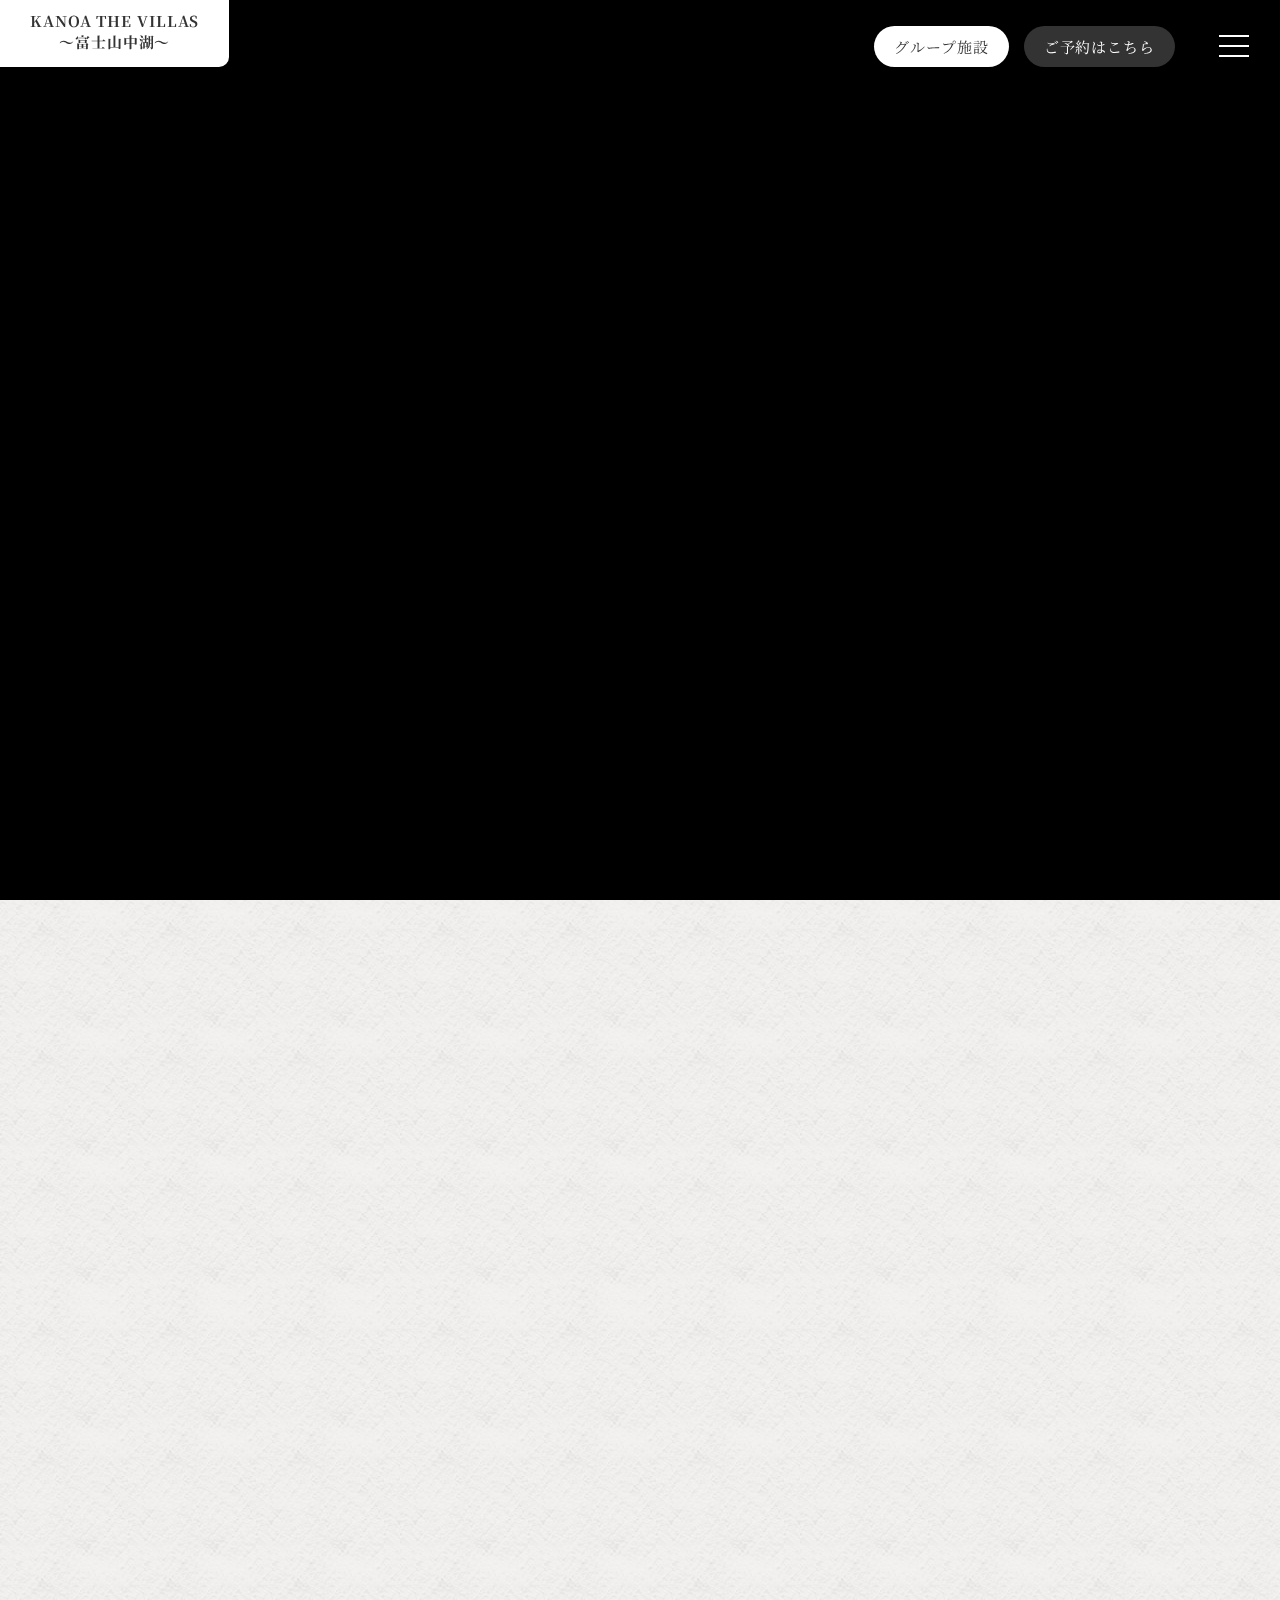
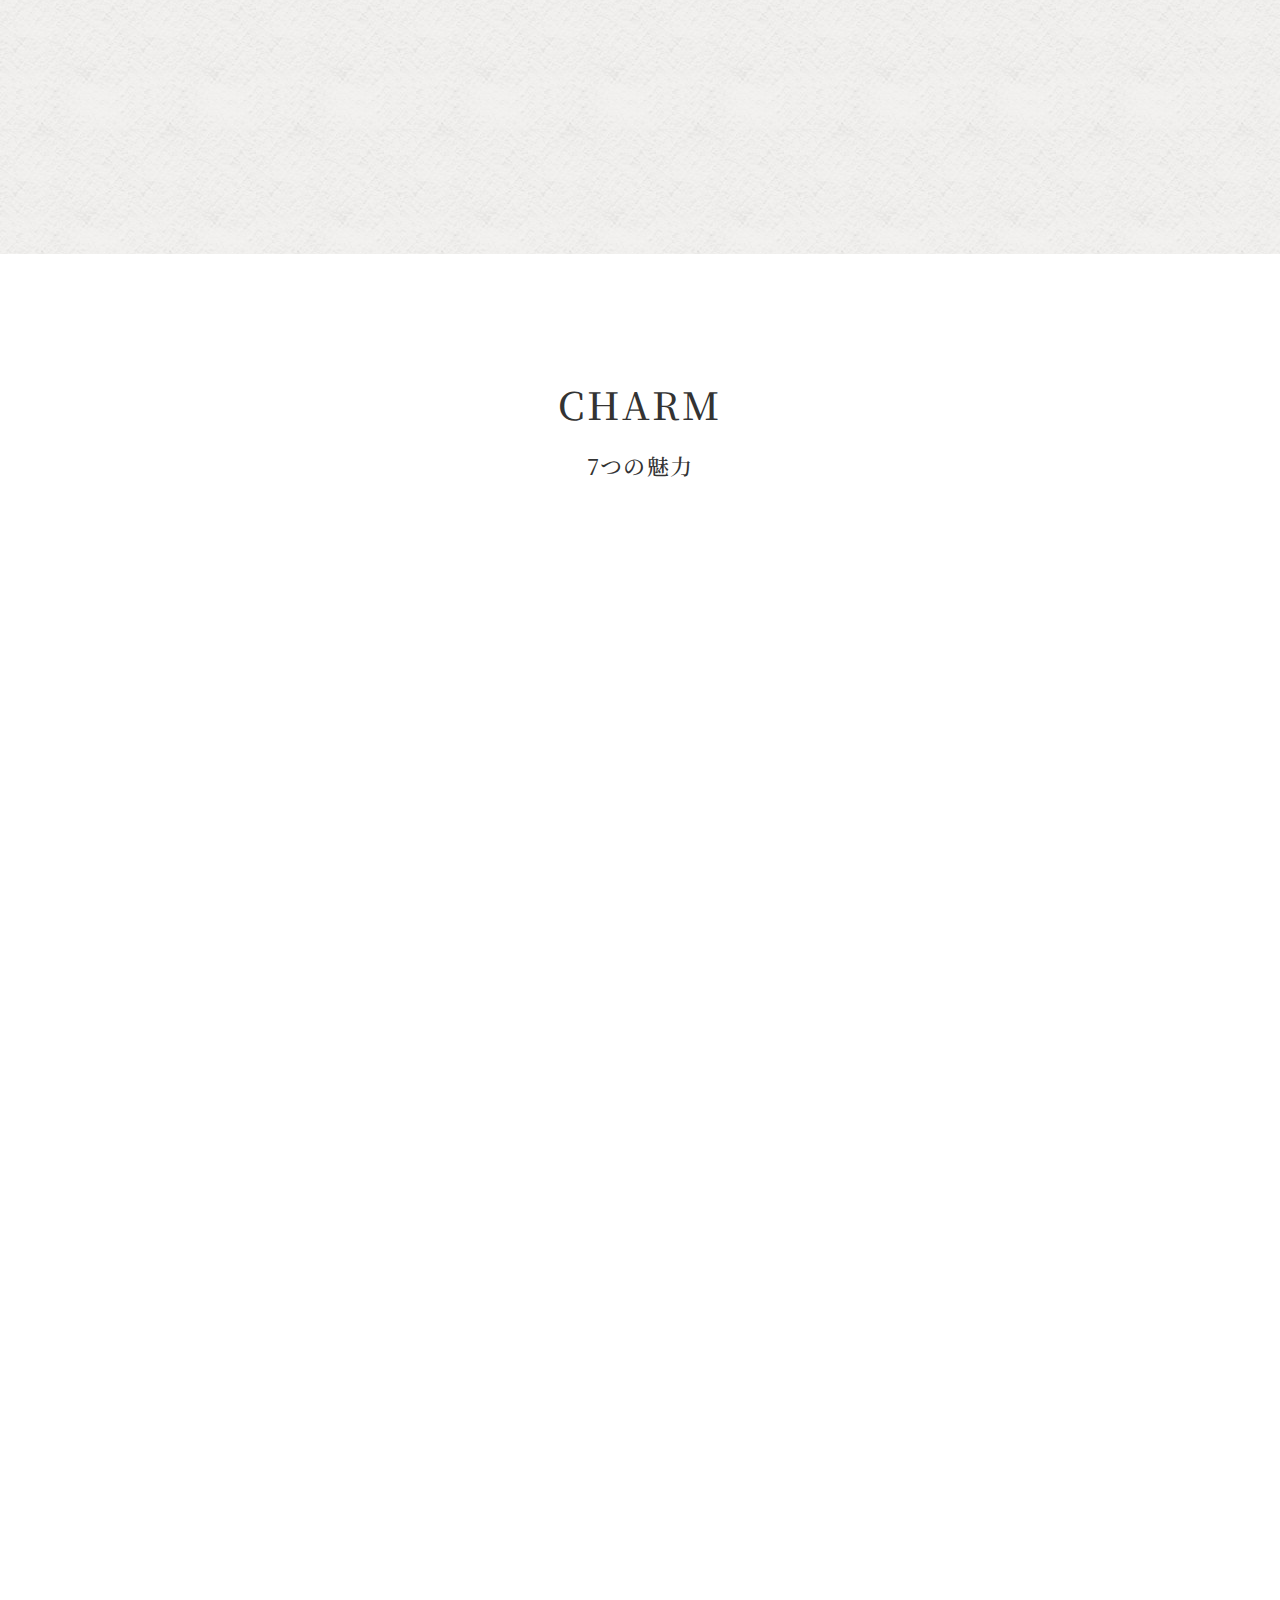
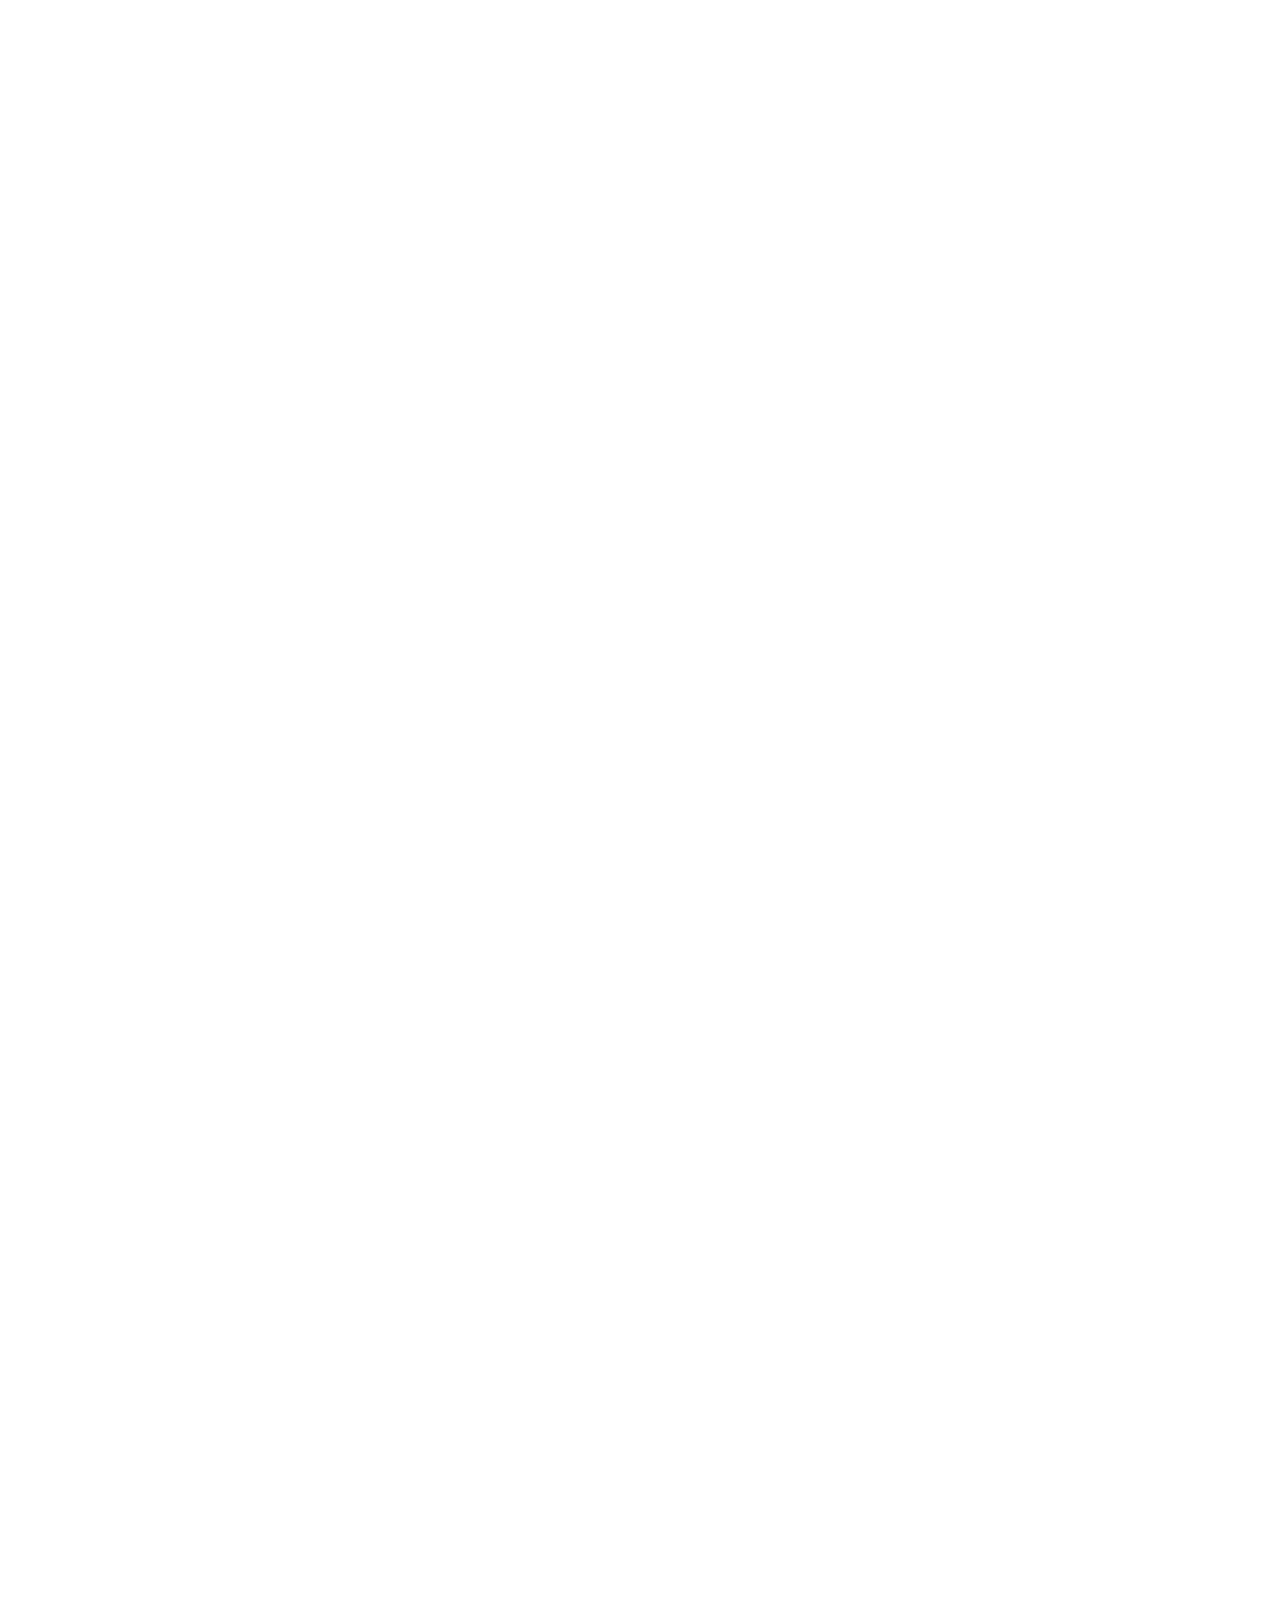
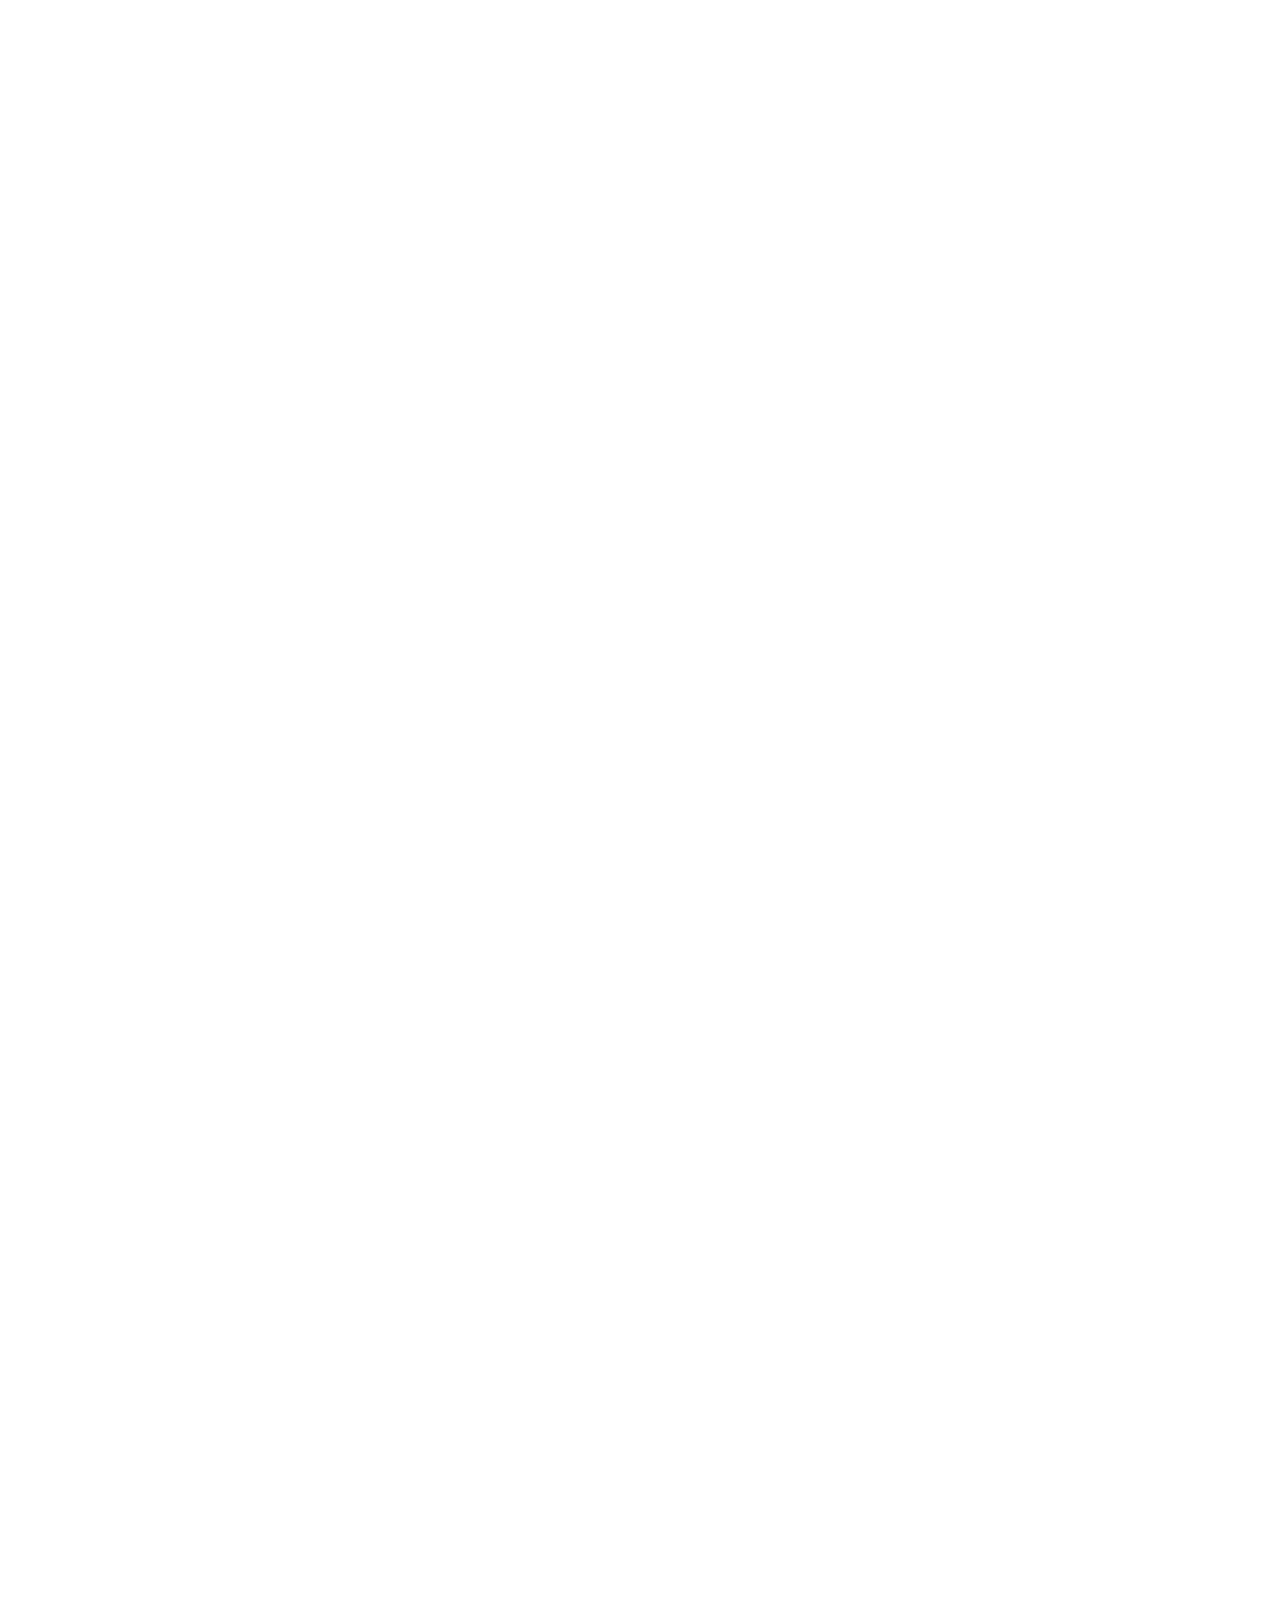
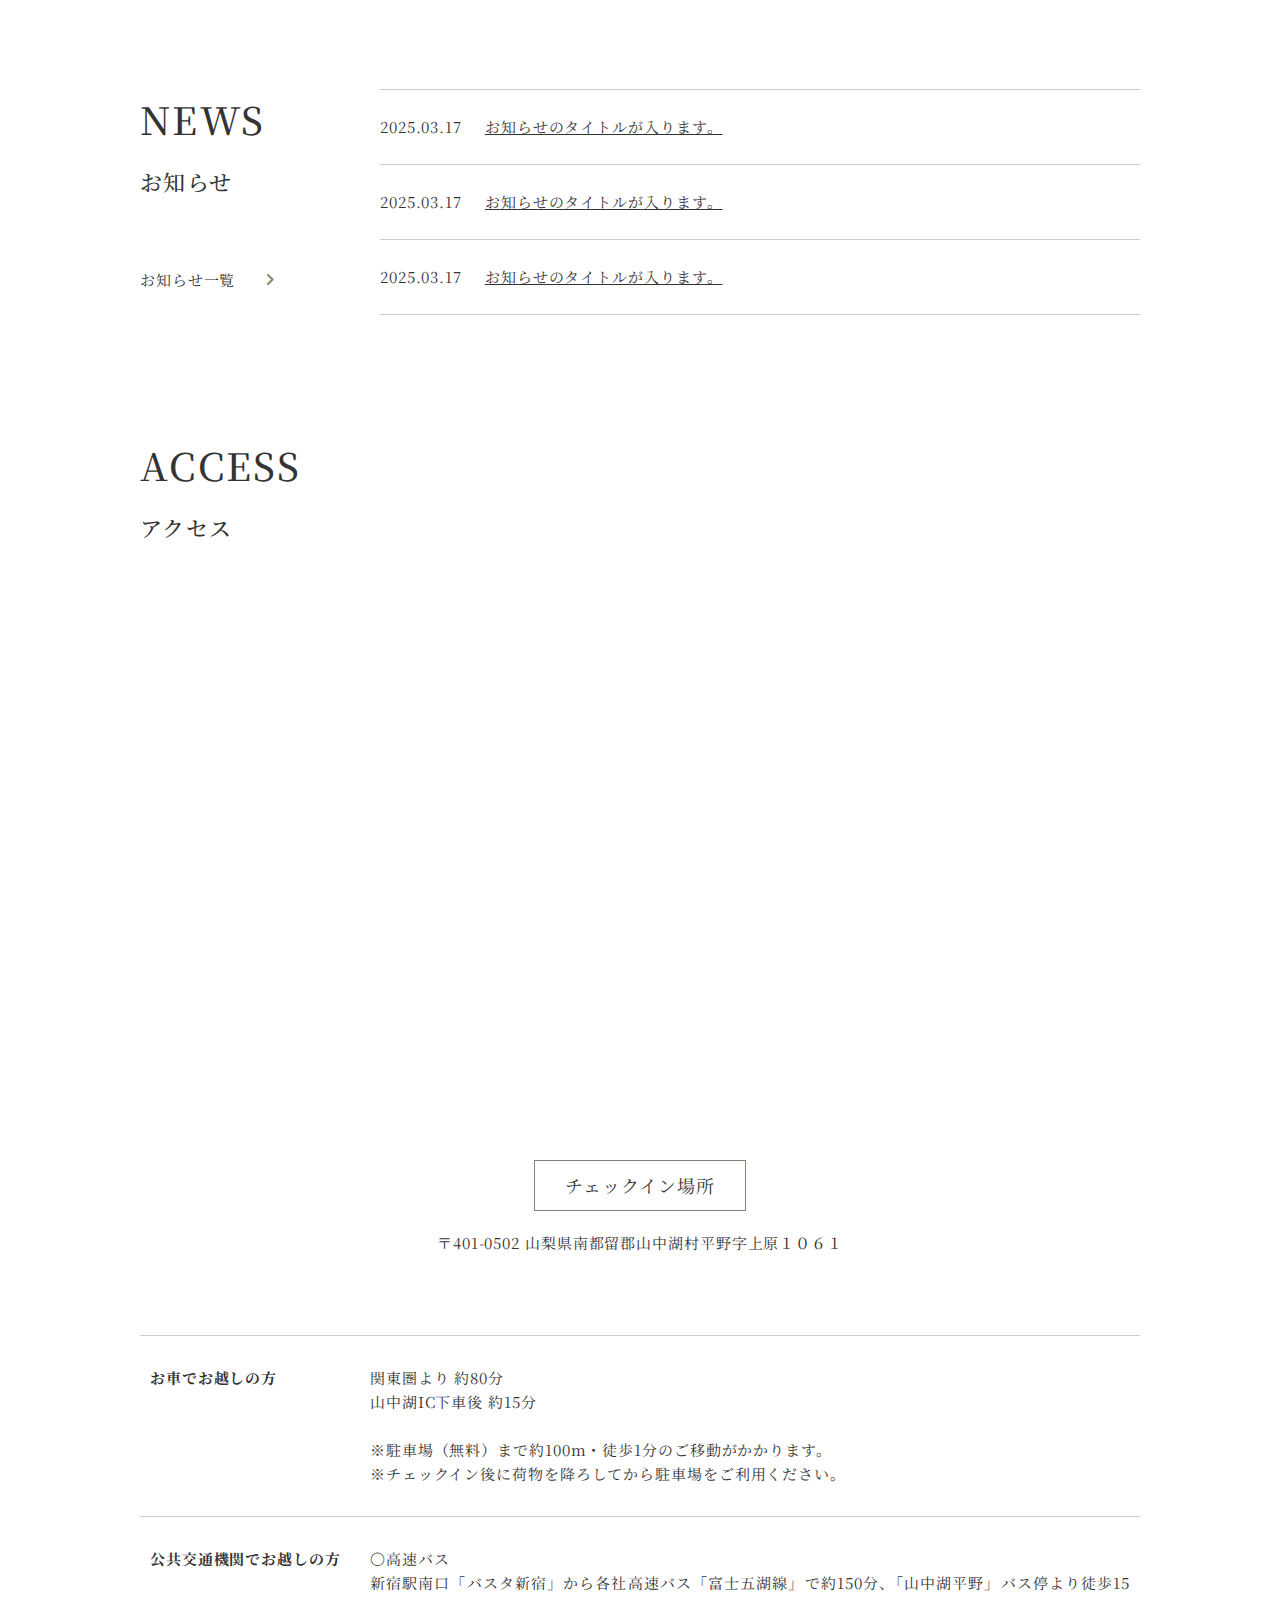
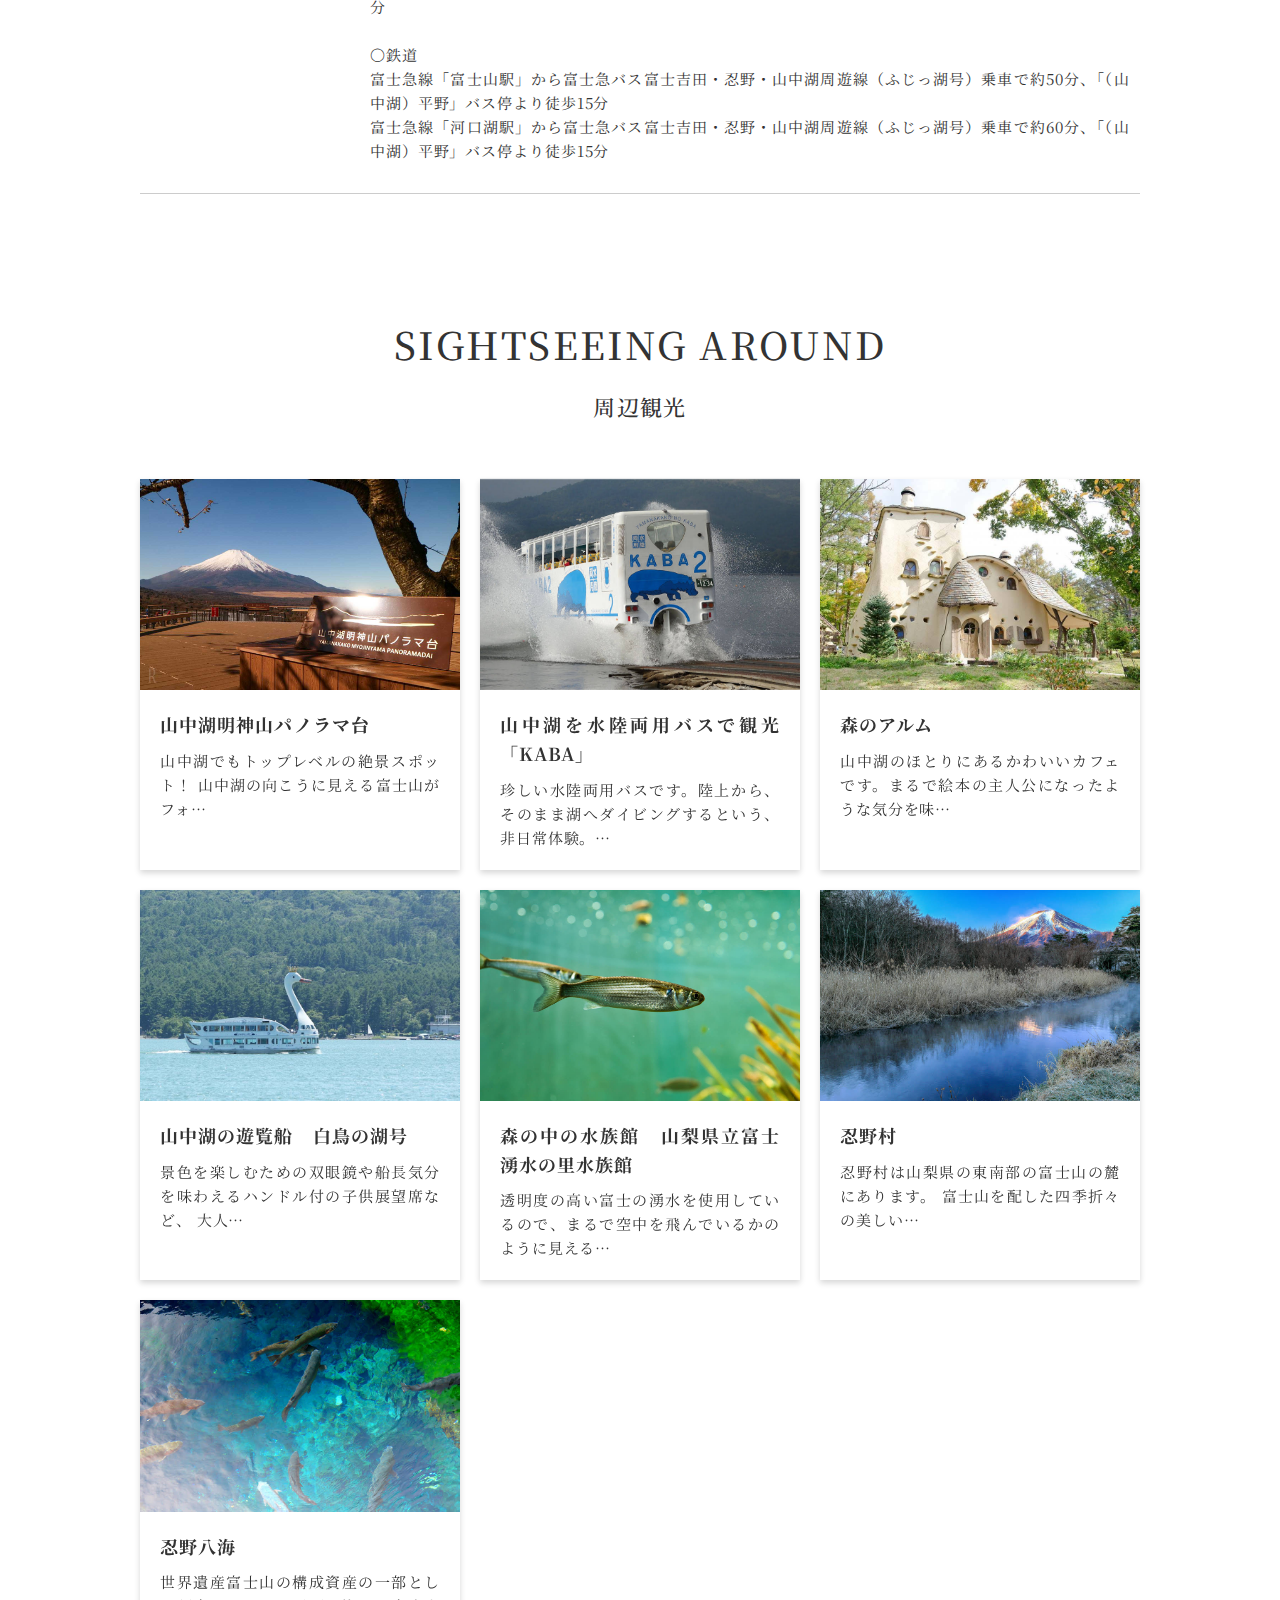
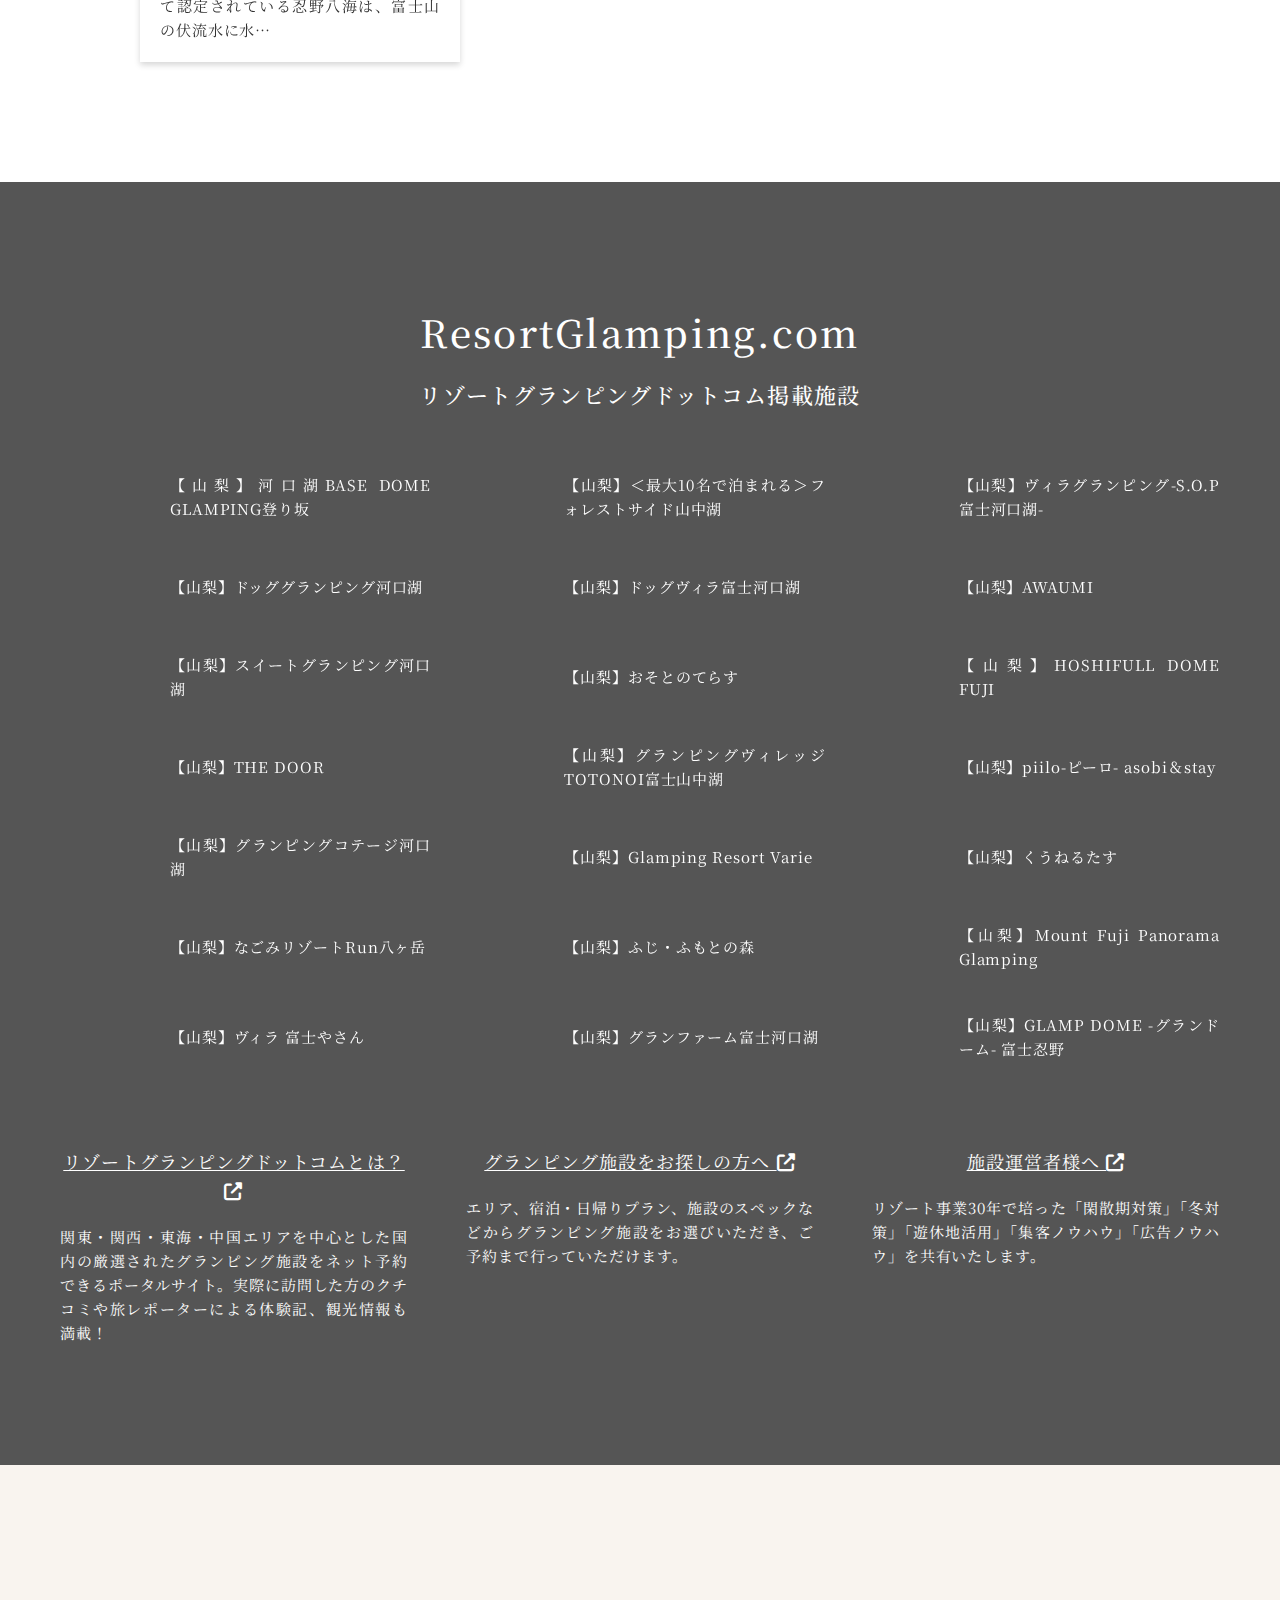
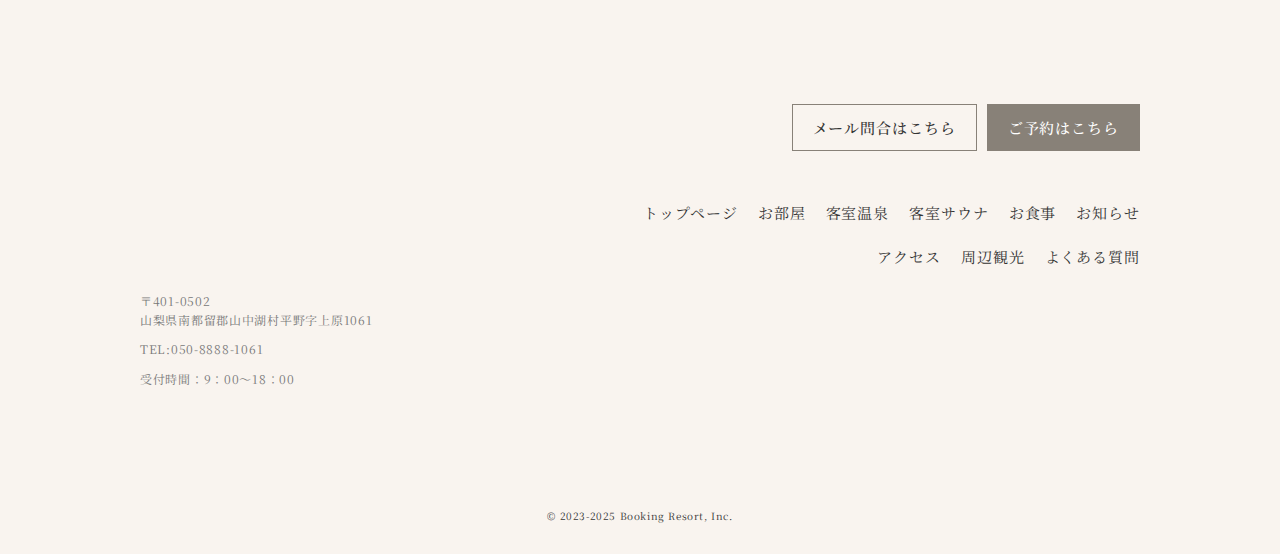
==== commit e786b9a2: "調整" ====
--- a/index.html
+++ b/index.html
@@ -44,10 +44,6 @@
           </a>
         </h1>
       </div>
-      <div class="header-others-btn">
-        <a href="https://www.yamanashi-spa-glamping.com/" target="_blank">グランピング施設</a>
-        <a href="https://reserve.489ban.net/client/gr-kanoa/0/plan/stay?planTags%5B21498%5D=1&amp;searchTagMode=0&amp;keepTags=2" class="reservation" target="_blank">ご予約はこちら</a>
-      </div>
       <input type="checkbox" id="slide-menu-check" />
       <label for="slide-menu-check" class="slide-menu-btn">
         <div class="bdr-box">
@@ -117,6 +113,11 @@
           </div>
         </nav>
       </div>
+      <div class="header-others-btn">
+        <a href="https://www.yamanashi-spa-glamping.com/" target="_blank">グループ施設</a>
+        <a href="https://reserve.489ban.net/client/gr-kanoa/0/plan/stay?planTags%5B21498%5D=1&amp;searchTagMode=0&amp;keepTags=2" class="reservation" target="_blank">ご予約はこちら</a>
+        <a href="index.html#access" class="tb">アクセス</a>
+      </div>
     </header>
 
     <div class="key-visual -top">
@@ -164,7 +165,7 @@
           </div>
         </div>
       </div>
-      <div class="key-txt" data-aos="fade">
+      <!-- <div class="key-txt" data-aos="fade">
         <div class="logo-box">
           KANOA THE VILLAS<br />
           ～富士山中湖～
@@ -173,7 +174,7 @@
           富士山を望む絶景地<br />
           客室温泉露天風呂付ヴィラ
         </h2>
-      </div>
+      </div> -->
     </div>
     <main>
       <div class="wall-bg">
@@ -195,7 +196,7 @@
                   東京からも好アクセスなこの場所に、<br />
                   ここにしかない富士山の絶景を望む<br />
                   プライベートリゾートヴィラ<br />
-                  「KANOA THE VILLA～富士山中湖」が誕生。
+                  「KANOA THE VILLAS～富士山中湖」が誕生。
                 </p>
                 <p>
                   くつろぎとやすらぎを与える空間、<br />
--- a/style.css
+++ b/style.css
@@ -5856,7 +5856,7 @@
 @media only screen and (max-width: 868px) {
   header {
     left: 0;
-    padding: 5px 20px 10px;
+    padding: 5px 15px 10px;
   }
   header .logo-box > a > img {
     width: 60px;
@@ -5908,10 +5908,26 @@
     margin: 0;
     padding: 20px;
   }
+  .header-others-btn > a:nth-of-type(1) {
+    font-size: 1.2rem;
+    position: fixed;
+    top: 17px;
+    right: 63px;
+    padding: 10px 15px;
+    width: auto;
+    border-radius: 20px;
+  }
+  .header-others-btn.-scroll > a:nth-of-type(1) {
+    color: #fff;
+    background: #333;
+  }
 }
 
 #slide-menu-check {
   display: none;
+}
+#slide-menu-check:checked + .slide-menu-btn .bdr-box > span {
+  background: #fff;
 }
 #slide-menu-check:checked + .slide-menu-btn .bdr-box > span:nth-of-type(1) {
   transform: rotate(45deg);
@@ -5925,6 +5941,10 @@
 #slide-menu-check:checked + .slide-menu-btn + .slide-menu {
   opacity: 1;
   visibility: visible;
+}
+#slide-menu-check:checked + .slide-menu-btn + .slide-menu + .header-others-btn > a:nth-of-type(1) {
+  color: #333;
+  background: #fff;
 }
 
 .slide-menu-btn {
@@ -5934,7 +5954,7 @@
   top: 20px;
   right: 20px;
   cursor: pointer;
-  z-index: 100;
+  z-index: 102;
 }
 .slide-menu-btn .bdr-box {
   width: 30px;
@@ -5987,7 +6007,7 @@
           backdrop-filter: blur(10px);
   overflow: auto;
   padding: 92px 40px;
-  z-index: 99;
+  z-index: 101;
 }
 .slide-menu .logo-box {
   width: 100%;
@@ -6320,7 +6340,7 @@
 }
 
 main {
-  background: #f9f4ef;
+  background: #fff;
   padding: 120px 0;
   overflow: hidden;
 }
@@ -6517,6 +6537,7 @@
 
 .top-first {
   padding: 0 120px;
+  margin-bottom: 120px;
 }
 .top-first .txt-box {
   display: flex;
@@ -6538,6 +6559,7 @@
 @media only screen and (max-width: 868px) {
   .top-first {
     padding: 80px 0;
+    margin-bottom: 0px;
   }
   .top-first .txt-box {
     display: block;
